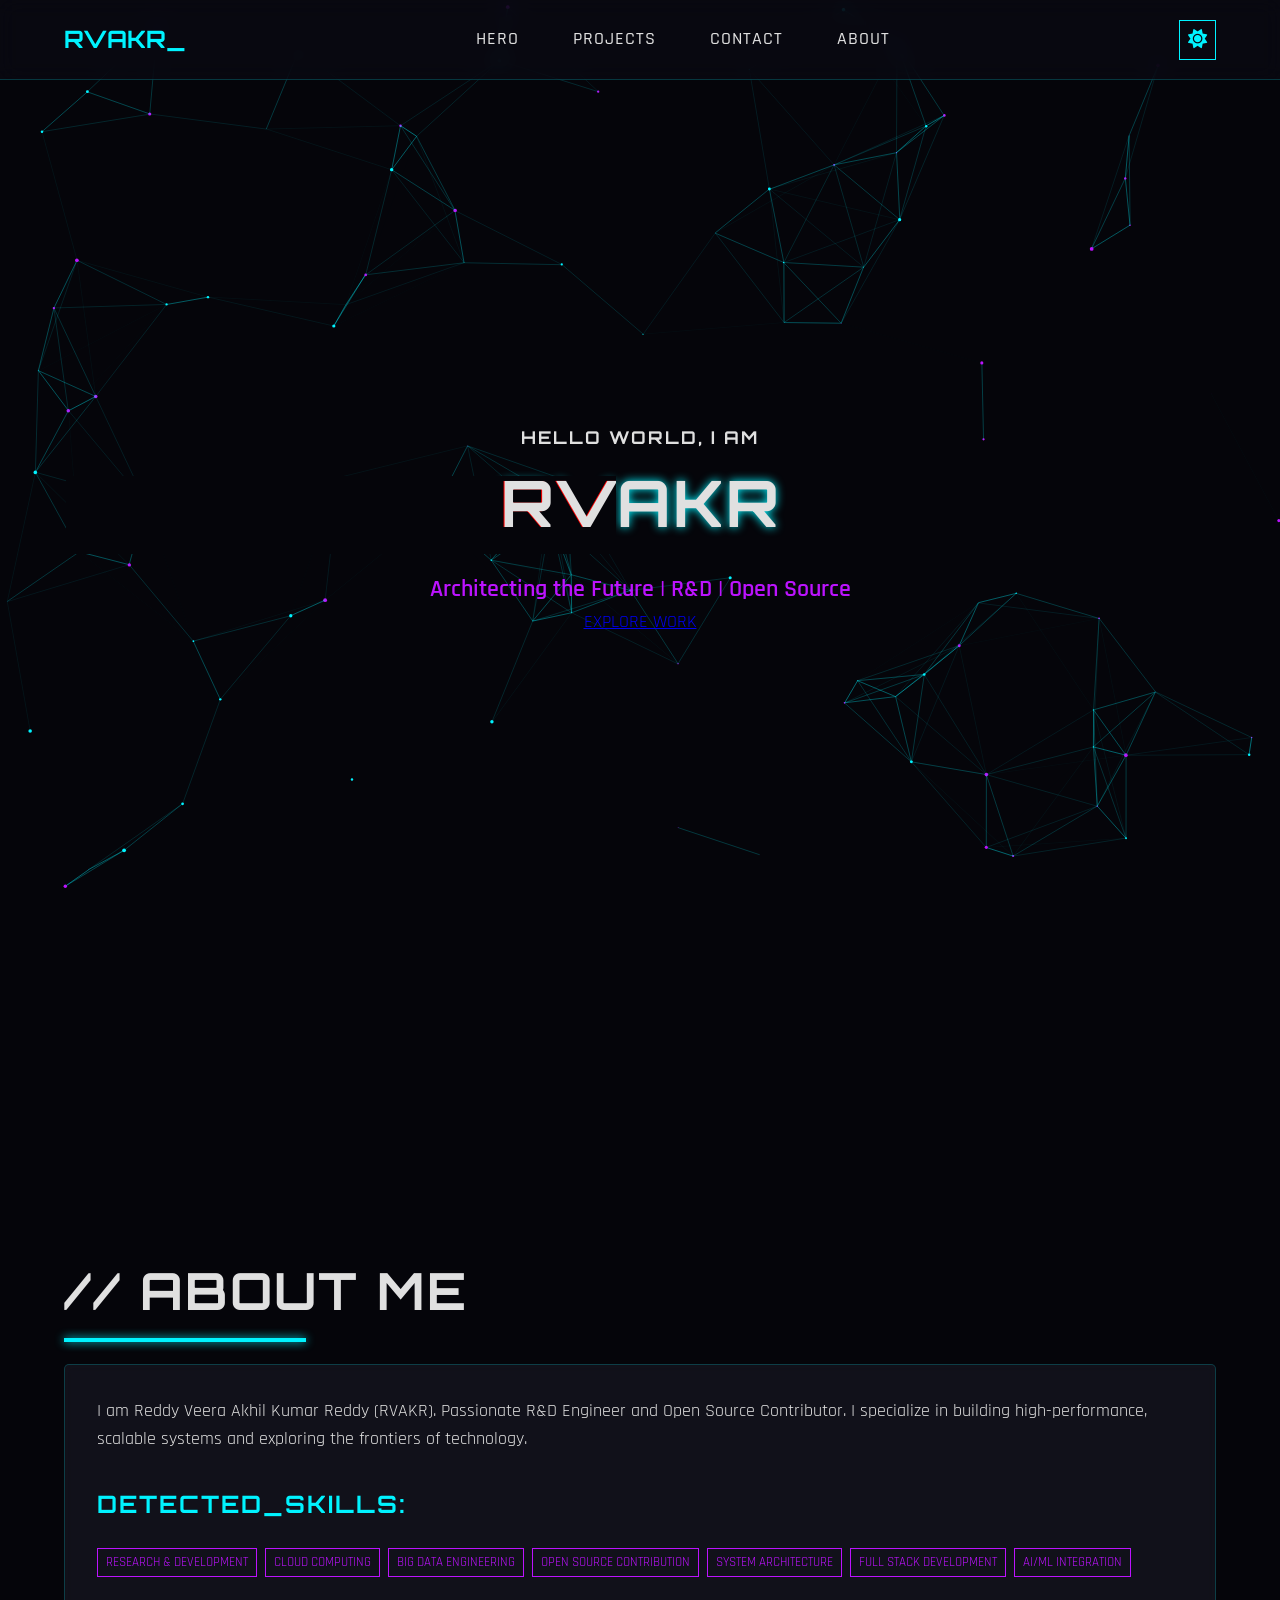
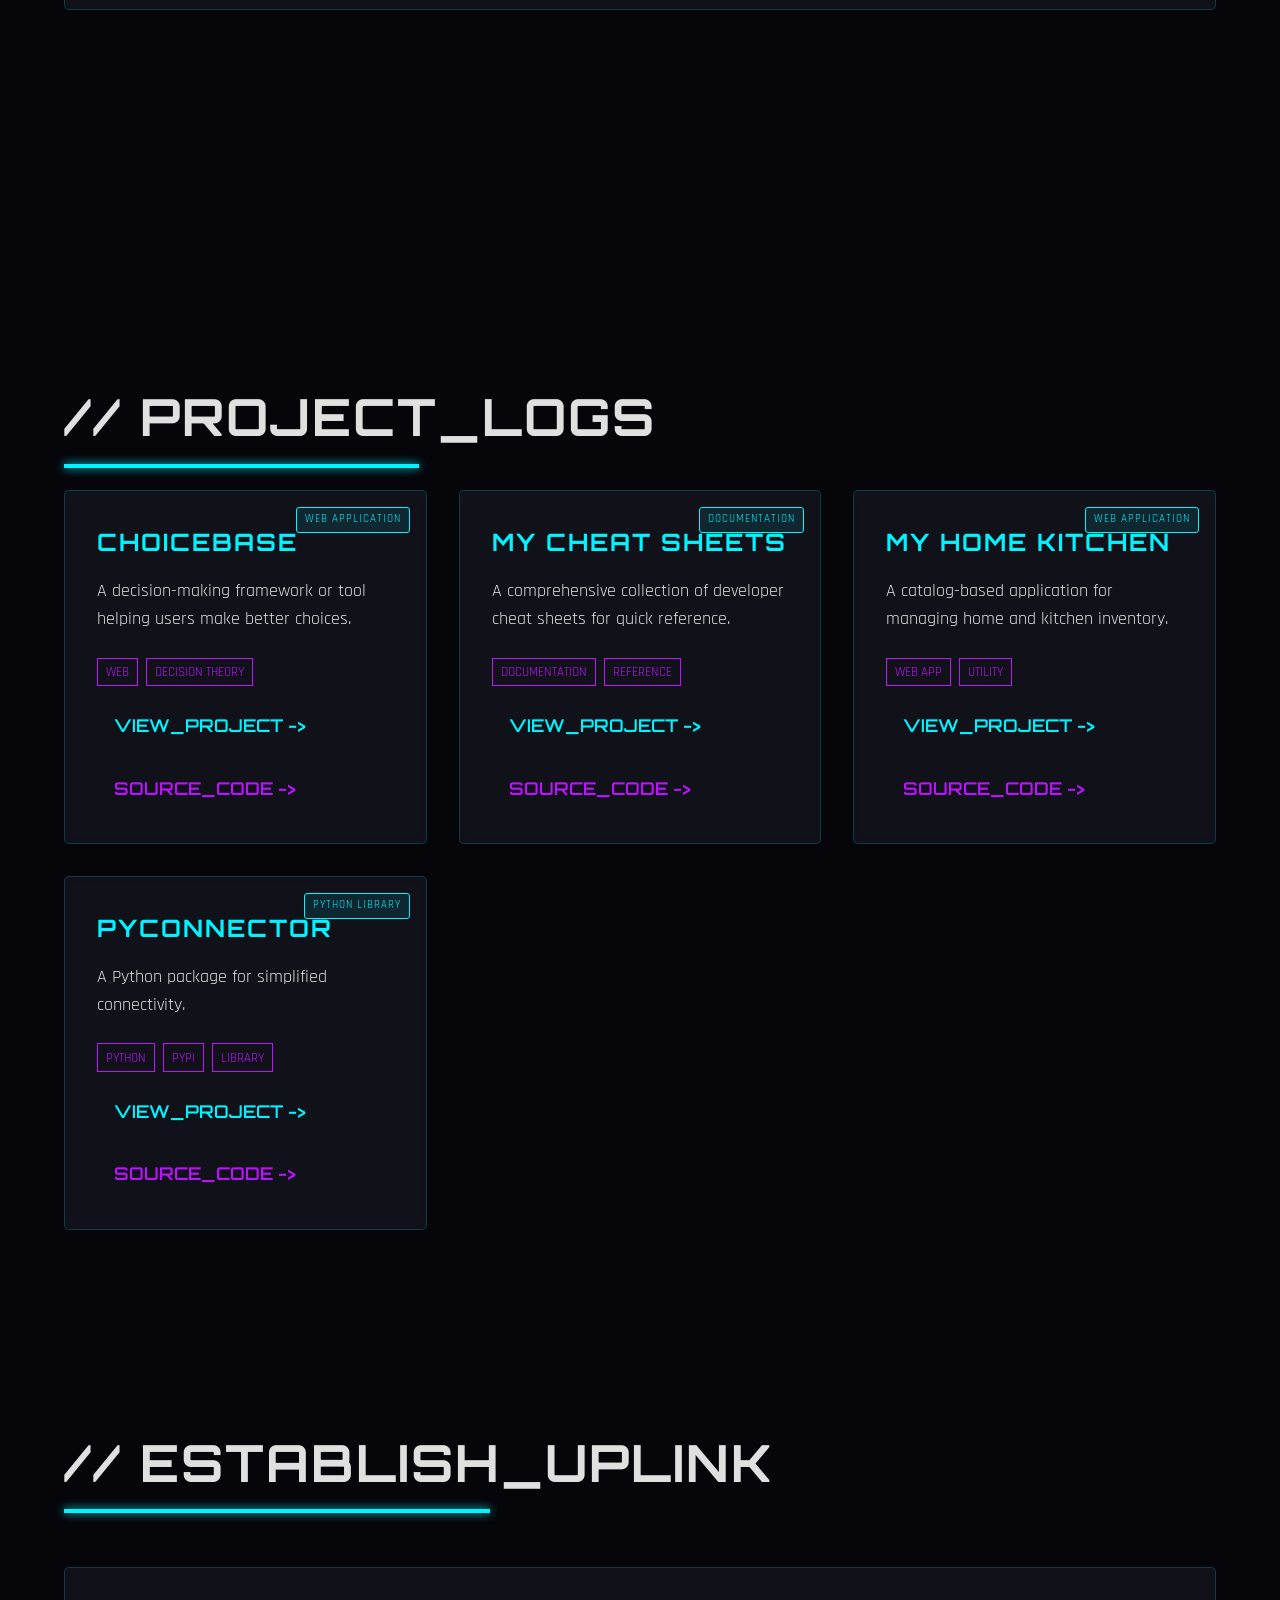
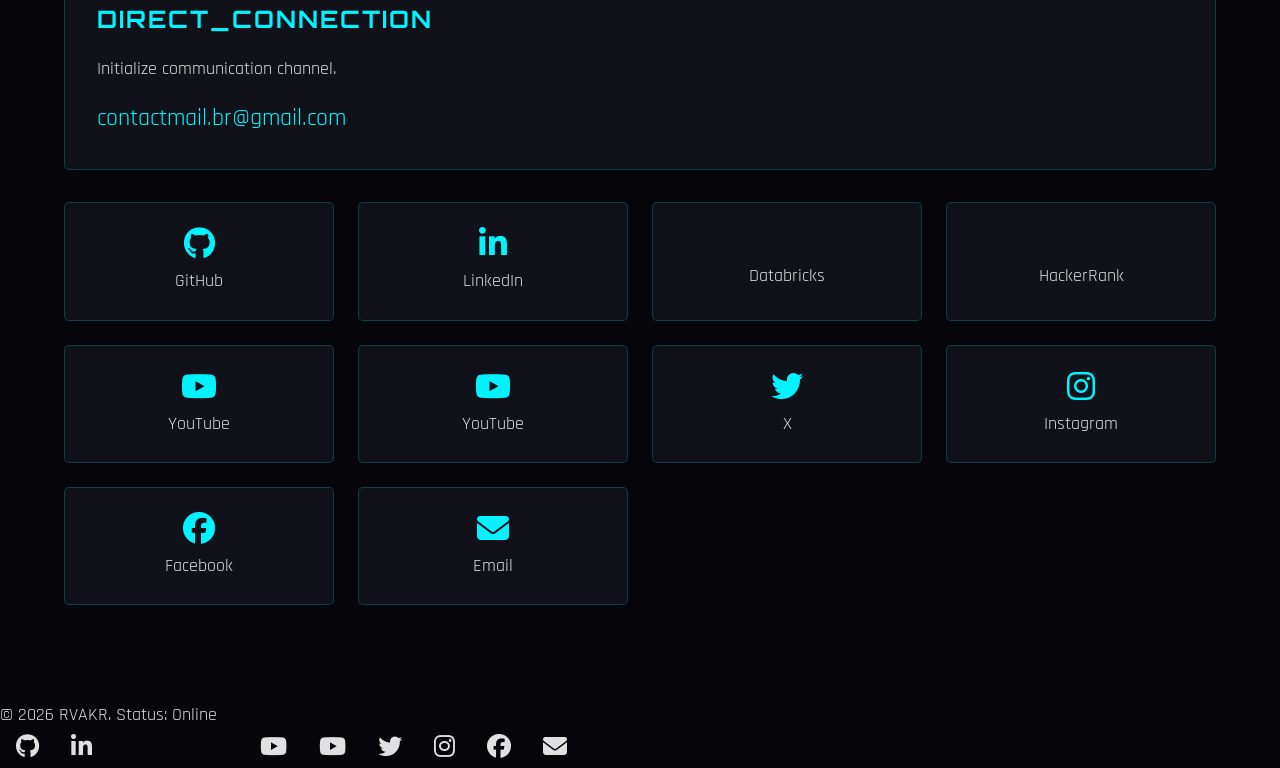
==== index.html @ c178664f "Implement dynamic portfolio site using JSON data for content and interactive features." ====
<!DOCTYPE html>
<html lang="en">

<head>
    <meta charset="UTF-8">
    <meta name="viewport" content="width=device-width, initial-scale=1.0">
    <title>RVAKR | Future Tech Portfolio</title>
    <meta name="description" content="R&D Engineer and Open Source Enthusiast Portfolio">

    <!-- Fonts -->
    <link rel="preconnect" href="https://fonts.googleapis.com">
    <link rel="preconnect" href="https://fonts.gstatic.com" crossorigin>
    <link
        href="https://fonts.googleapis.com/css2?family=Orbitron:wght@400;500;700;900&family=Rajdhani:wght@300;400;500;600;700&display=swap"
        rel="stylesheet">

    <!-- Icons -->
    <link rel="stylesheet" href="https://cdnjs.cloudflare.com/ajax/libs/font-awesome/6.4.0/css/all.min.css">

    <!-- Styles -->
    <link rel="stylesheet" href="css/style.css">
</head>

<body>
    <div id="bg-canvas-container">
        <canvas id="bg-canvas"></canvas>
    </div>

    <div class="interface-overlay">
        <header id="main-header">
            <div class="logo">RVAKR<span class="cursor">_</span></div>
            <nav>
                <ul id="nav-list">
                    <!-- Dynamic Nav Items -->
                </ul>
            </nav>
            <div class="theme-toggle-container">
                <button id="theme-toggle" aria-label="Toggle Theme">
                    <i class="fas fa-sun"></i>
                </button>
            </div>
            <div class="mobile-menu-btn">
                <i class="fas fa-bars"></i>
            </div>
        </header>

        <main id="app">
            <!-- Sections will be injected here via JS -->
            <section id="hero" class="section">
                <div class="hero-content">
                    <h1 class="glitch" data-text="LOADING...">LOADING...</h1>
                </div>
            </section>
        </main>

        <footer id="main-footer">
            <div class="footer-content">
                <p>&copy; <span id="year"></span> RVAKR. <span class="dim">Status: Online</span></p>
                <div id="social-links" class="social-links"></div>
            </div>
        </footer>
    </div>

    <script src="js/main.js"></script>
</body>

</html>
---- css/style.css ----
:root {
    /* Fonts */
    --font-heading: 'Orbitron', sans-serif;
    --font-body: 'Rajdhani', sans-serif;

    /* Dark Mode (Default) */
    --bg-color: #05050a;
    --text-color: #e0e0e0;
    --primary-color: #00f3ff;
    /* Neon Cyan */
    --secondary-color: #bc13fe;
    /* Neon Purple */
    --accent-color: #ff0055;
    /* Neon Red/Pink */
    --glass-bg: rgba(10, 10, 20, 0.6);
    --glass-border: rgba(0, 243, 255, 0.2);
    --card-bg: rgba(20, 20, 30, 0.8);
    --shadow: 0 0 20px rgba(0, 243, 255, 0.1);

    /* Spacing & Layout */
    --header-height: 80px;
    --container-width: 1400px;
}

[data-theme="light"] {
    --bg-color: #eef2f5;
    --text-color: #1a1a2e;
    --primary-color: #0055ff;
    /* Tech Blue */
    --secondary-color: #6a00ff;
    /* Deep Purple */
    --accent-color: #ff3366;
    --glass-bg: rgba(255, 255, 255, 0.6);
    --glass-border: rgba(0, 85, 255, 0.2);
    --card-bg: rgba(255, 255, 255, 0.8);
    --shadow: 0 0 20px rgba(0, 0, 0, 0.1);
}

* {
    margin: 0;
    padding: 0;
    box-sizing: border-box;
}

body {
    font-family: var(--font-body);
    background-color: var(--bg-color);
    color: var(--text-color);
    overflow-x: hidden;
    transition: background-color 0.5s ease, color 0.5s ease;
    font-size: 1.1rem;
    line-height: 1.6;
}

/* Background Canvas */
#bg-canvas-container {
    position: fixed;
    top: 0;
    left: 0;
    width: 100%;
    height: 100%;
    z-index: -1;
    pointer-events: none;
}

/* Typography */
h1,
h2,
h3,
h4 {
    font-family: var(--font-heading);
    text-transform: uppercase;
    letter-spacing: 2px;
}

h1 {
    font-size: clamp(2.5rem, 5vw, 5rem);
    text-shadow: 0 0 10px var(--primary-color);
}

h2 {
    font-size: clamp(2rem, 4vw, 3.5rem);
    margin-bottom: 2rem;
    position: relative;
    display: inline-block;
}

h2::after {
    content: '';
    position: absolute;
    bottom: -10px;
    left: 0;
    width: 60%;
    height: 4px;
    background: var(--primary-color);
    box-shadow: 0 0 10px var(--primary-color);
}

/* Layout */
.interface-overlay {
    position: relative;
    z-index: 1;
    min-height: 100vh;
    display: flex;
    flex-direction: column;
}

header {
    height: var(--header-height);
    display: flex;
    justify-content: space-between;
    align-items: center;
    padding: 0 5%;
    background: var(--glass-bg);
    backdrop-filter: blur(10px);
    border-bottom: 1px solid var(--glass-border);
    position: sticky;
    top: 0;
    z-index: 100;
}

.logo {
    font-family: var(--font-heading);
    font-size: 1.5rem;
    font-weight: 700;
    color: var(--primary-color);
}

nav ul {
    display: flex;
    list-style: none;
    gap: 2rem;
}

.nav-link {
    text-decoration: none;
    color: var(--text-color);
    font-weight: 500;
    text-transform: uppercase;
    letter-spacing: 1px;
    position: relative;
    transition: color 0.3s;
}

.nav-link:hover,
.nav-link.active {
    color: var(--primary-color);
}

.nav-link::before {
    content: '[';
    margin-right: 5px;
    opacity: 0;
    color: var(--primary-color);
    transition: opacity 0.3s;
}

.nav-link::after {
    content: ']';
    margin-left: 5px;
    opacity: 0;
    color: var(--primary-color);
    transition: opacity 0.3s;
}

.nav-link:hover::before,
.nav-link:hover::after,
.nav-link.active::before,
.nav-link.active::after {
    opacity: 1;
}

/* Theme Toggle */
.theme-toggle-container button {
    background: none;
    border: 1px solid var(--primary-color);
    color: var(--primary-color);
    padding: 0.5rem;
    cursor: pointer;
    font-size: 1.2rem;
    transition: all 0.3s;
}

.theme-toggle-container button:hover {
    background: var(--primary-color);
    color: var(--bg-color);
    box-shadow: 0 0 15px var(--primary-color);
}

/* Sections */
.section {
    padding: 6rem 5%;
    min-height: 100vh;
    display: flex;
    flex-direction: column;
    justify-content: center;
}

/* Hero */
#hero {
    text-align: center;
}

.tagline {
    font-size: 1.5rem;
    color: var(--secondary-color);
    margin-top: 1rem;
    font-weight: 600;
}

/* Grid Layouts */
.grid-container {
    display: grid;
    grid-template-columns: repeat(auto-fit, minmax(350px, 1fr));
    gap: 2rem;
    width: 100%;
    max-width: var(--container-width);
    margin: 0 auto;
}

/* Cards */
.card {
    background: var(--card-bg);
    border: 1px solid var(--glass-border);
    padding: 2rem;
    border-radius: 5px;
    backdrop-filter: blur(5px);
    transition: transform 0.3s, box-shadow 0.3s;
    position: relative;
    overflow: hidden;
}

.card:hover {
    transform: translateY(-5px);
    box-shadow: var(--shadow), 0 0 30px var(--glass-border);
    border-color: var(--primary-color);
}

.card h3 {
    color: var(--primary-color);
    margin-bottom: 1rem;
    font-size: 1.5rem;
}

.tech-tag {
    display: inline-block;
    padding: 0.2rem 0.5rem;
    border: 1px solid var(--secondary-color);
    color: var(--secondary-color);
    font-size: 0.8rem;
    margin-right: 0.5rem;
    margin-top: 0.5rem;
    text-transform: uppercase;
}

/* Glitch Effect */
.glitch {
    position: relative;
}

.glitch::before,
.glitch::after {
    content: attr(data-text);
    position: absolute;
    top: 0;
    left: 0;
    width: 100%;
    height: 100%;
    background: var(--bg-color);
}

.glitch::before {
    left: 2px;
    text-shadow: -1px 0 red;
    clip: rect(24px, 550px, 90px, 0);
    animation: glitch-anim-2 3s infinite linear alternate-reverse;
}

.glitch::after {
    left: -2px;
    text-shadow: -1px 0 blue;
    clip: rect(85px, 550px, 140px, 0);
    animation: glitch-anim 2.5s infinite linear alternate-reverse;
}

@keyframes glitch-anim {
    0% {
        clip: rect(10px, 9999px, 30px, 0);
    }

    20% {
        clip: rect(80px, 9999px, 100px, 0);
    }

    40% {
        clip: rect(10px, 9999px, 50px, 0);
    }

    60% {
        clip: rect(60px, 9999px, 80px, 0);
    }

    80% {
        clip: rect(20px, 9999px, 60px, 0);
    }

    100% {
        clip: rect(90px, 9999px, 120px, 0);
    }
}

@keyframes glitch-anim-2 {
    0% {
        clip: rect(60px, 9999px, 80px, 0);
    }

    20% {
        clip: rect(10px, 9999px, 30px, 0);
    }

    40% {
        clip: rect(90px, 9999px, 110px, 0);
    }

    60% {
        clip: rect(10px, 9999px, 40px, 0);
    }

    80% {
        clip: rect(50px, 9999px, 70px, 0);
    }

    100% {
        clip: rect(20px, 9999px, 40px, 0);
    }
}

/* Mobile */
.mobile-menu-btn {
    display: none;
    font-size: 1.5rem;
    color: var(--primary-color);
    cursor: pointer;
}

@media (max-width: 768px) {
    .mobile-menu-btn {
        display: block;
    }

    nav {
        position: fixed;
        top: var(--header-height);
        right: -100%;
        width: 70%;
        height: calc(100vh - var(--header-height));
        background: var(--bg-color);
        border-left: 1px solid var(--glass-border);
        transition: right 0.3s ease;
        padding: 2rem;
    }

    nav.active {
        right: 0;
    }

    nav ul {
        flex-direction: column;
    }
}

/* Project Styles */
.project-category {
    position: absolute;
    top: 1rem;
    right: 1rem;
    background: rgba(0, 243, 255, 0.1);
    border: 1px solid var(--primary-color);
    padding: 0.2rem 0.5rem;
    font-size: 0.7rem;
    border-radius: 3px;
    color: var(--primary-color);
    text-transform: uppercase;
    letter-spacing: 1px;
}

.project-links {
    display: flex;
    gap: 1rem;
    margin-top: 1rem;
    flex-wrap: wrap;
}

.project-link {
    display: inline-block;
    color: var(--primary-color);
    text-decoration: none;
    font-weight: 600;
    font-family: var(--font-heading);
    border: 1px solid transparent;
    padding: 0.5rem 1rem;
    transition: all 0.3s;
}

.project-link:hover {
    background: var(--primary-color);
    color: var(--bg-color);
    box-shadow: 0 0 10px var(--primary-color);
}

.source-link {
    color: var(--secondary-color);
}

.source-link:hover {
    background: var(--secondary-color);
    color: var(--bg-color);
    box-shadow: 0 0 10px var(--secondary-color);
}

/* Contact Section Styles */
.contact-grid {
    display: grid;
    gap: 2rem;
    margin-top: 2rem;
}

/* Dynamic Icon Style (for Simple Icons CDN) */
.dynamic-icon {
    width: 1.5em;
    /* Match i font-size roughly */
    height: 1.5em;
    display: inline-block;
    background-color: currentColor;
    /* Inherit color from parent (primary-color or text-color) */
    -webkit-mask-image: var(--url);
    mask-image: var(--url);
    -webkit-mask-repeat: no-repeat;
    mask-repeat: no-repeat;
    -webkit-mask-position: center;
    mask-position: center;
    -webkit-mask-size: contain;
    mask-size: contain;
    vertical-align: middle;
    margin-bottom: 0.2rem;
    /* Minor alignment fix */
}

.email-link {
    color: var(--primary-color);
    font-size: 1.5rem;
    text-decoration: none;
    display: block;
    margin-top: 1rem;
    word-break: break-all;
}

.social-grid {
    display: grid;
    grid-template-columns: repeat(auto-fill, minmax(220px, 1fr));
    gap: 1.5rem;
}

.social-card {
    background: var(--card-bg);
    border: 1px solid var(--glass-border);
    padding: 1.5rem;
    border-radius: 5px;
    display: flex;
    flex-direction: column;
    align-items: center;
    justify-content: center;
    text-decoration: none;
    color: var(--text-color);
    transition: all 0.3s;
}

.social-card i {
    font-size: 2rem;
    margin-bottom: 0.5rem;
    color: var(--primary-color);
}

.social-card:hover {
    border-color: var(--primary-color);
    transform: translateY(-5px);
    box-shadow: var(--shadow);
}
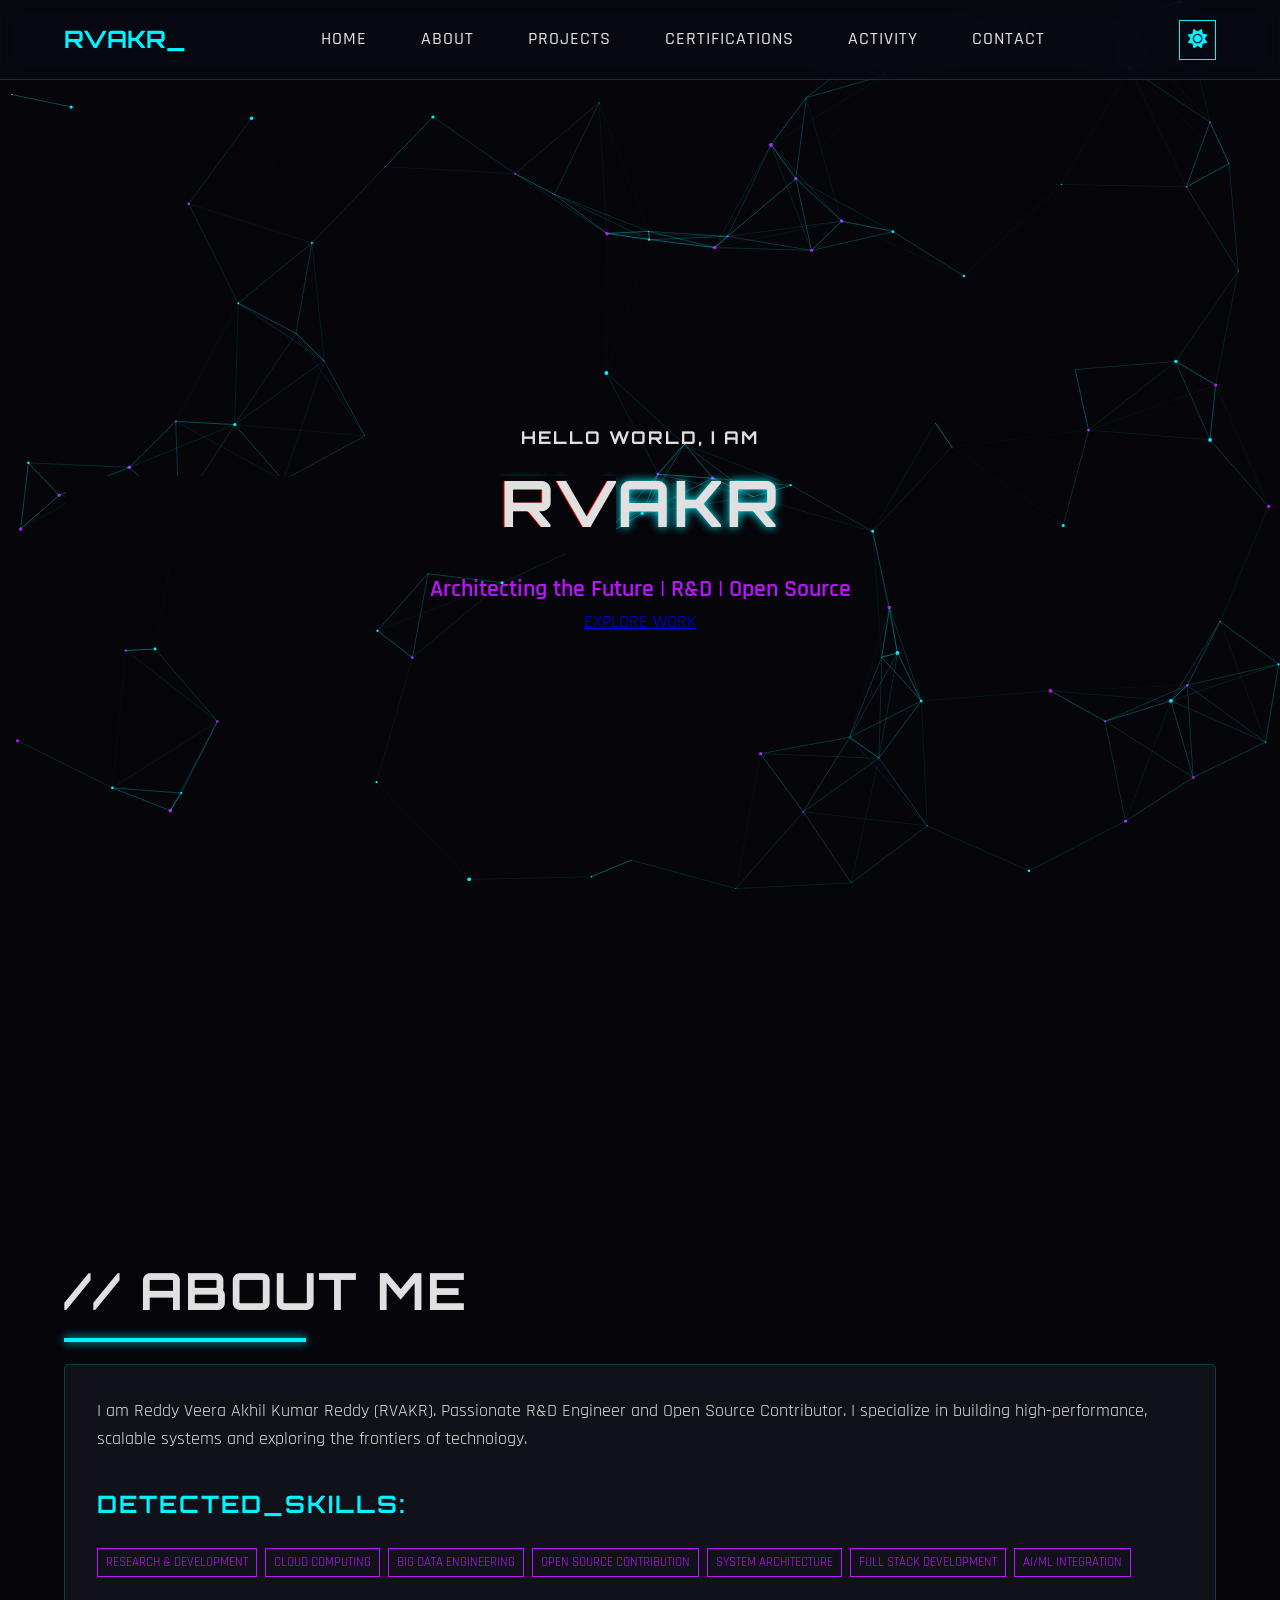
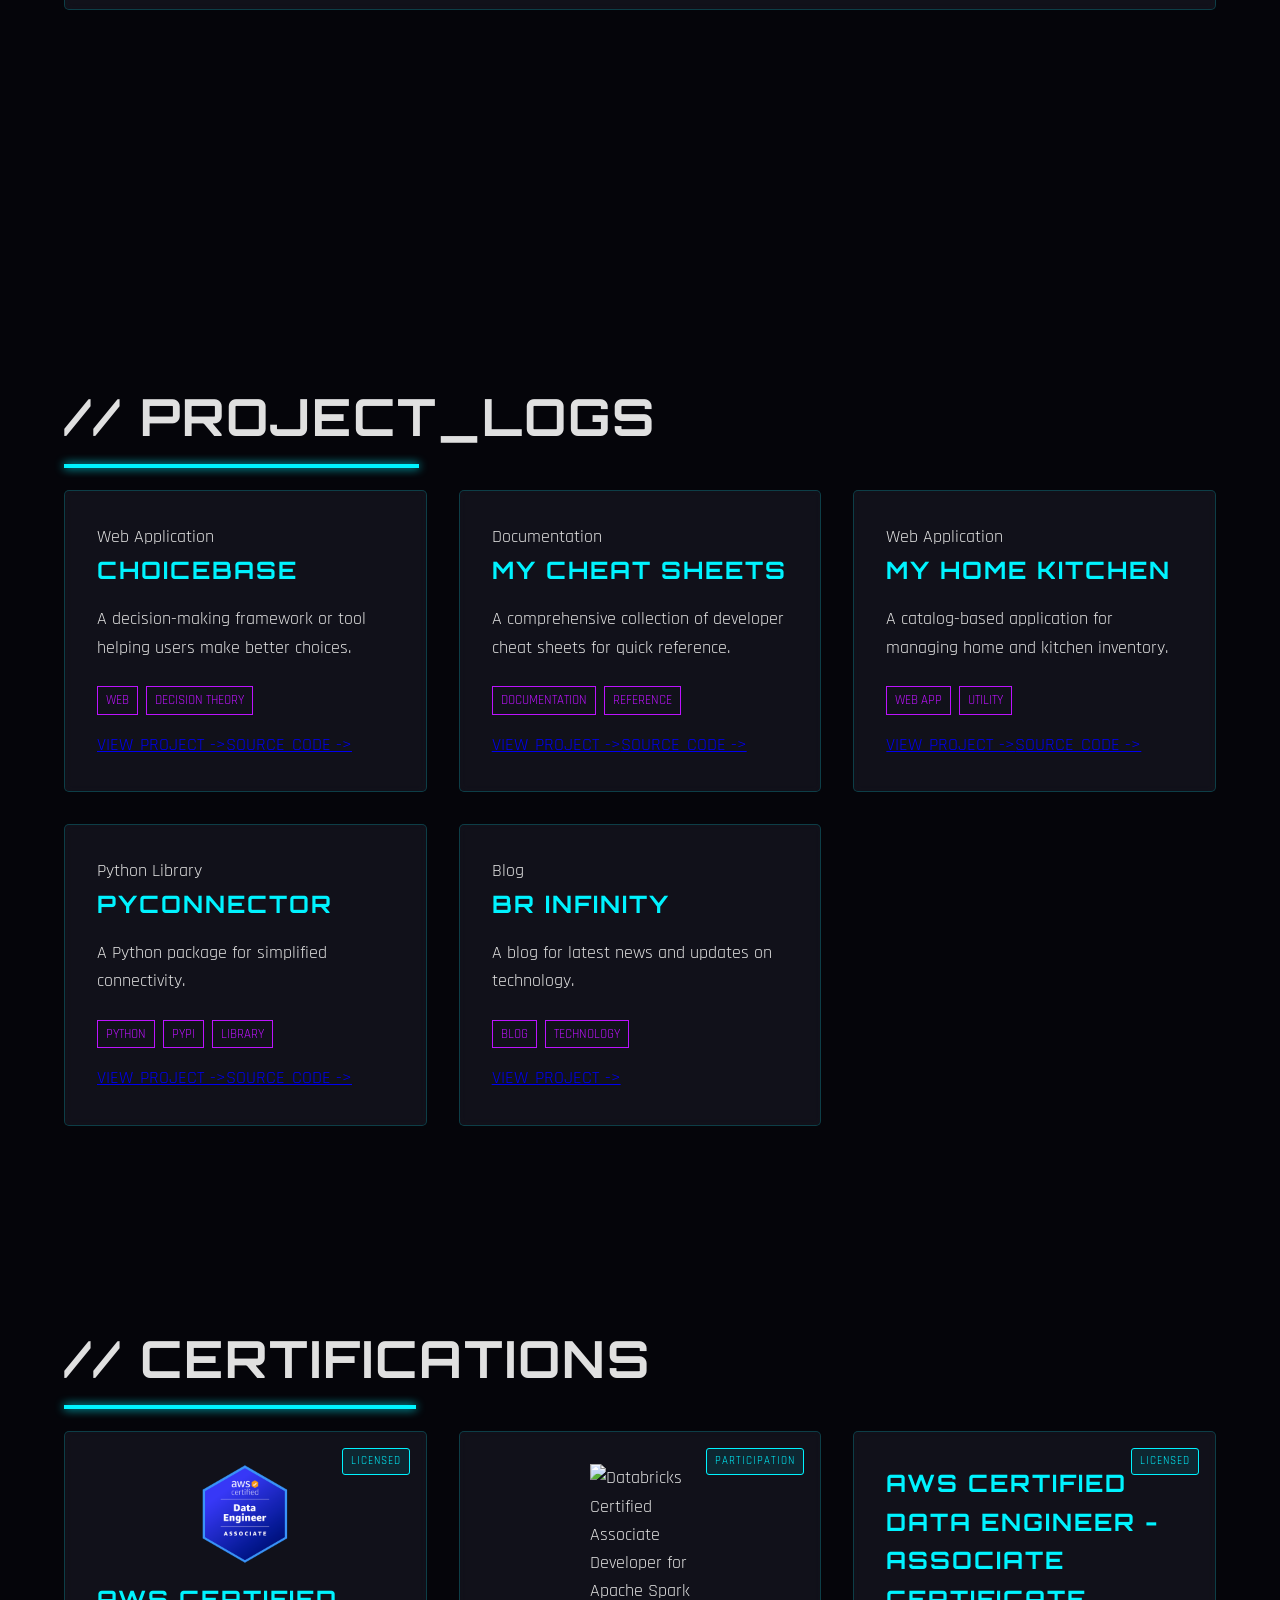
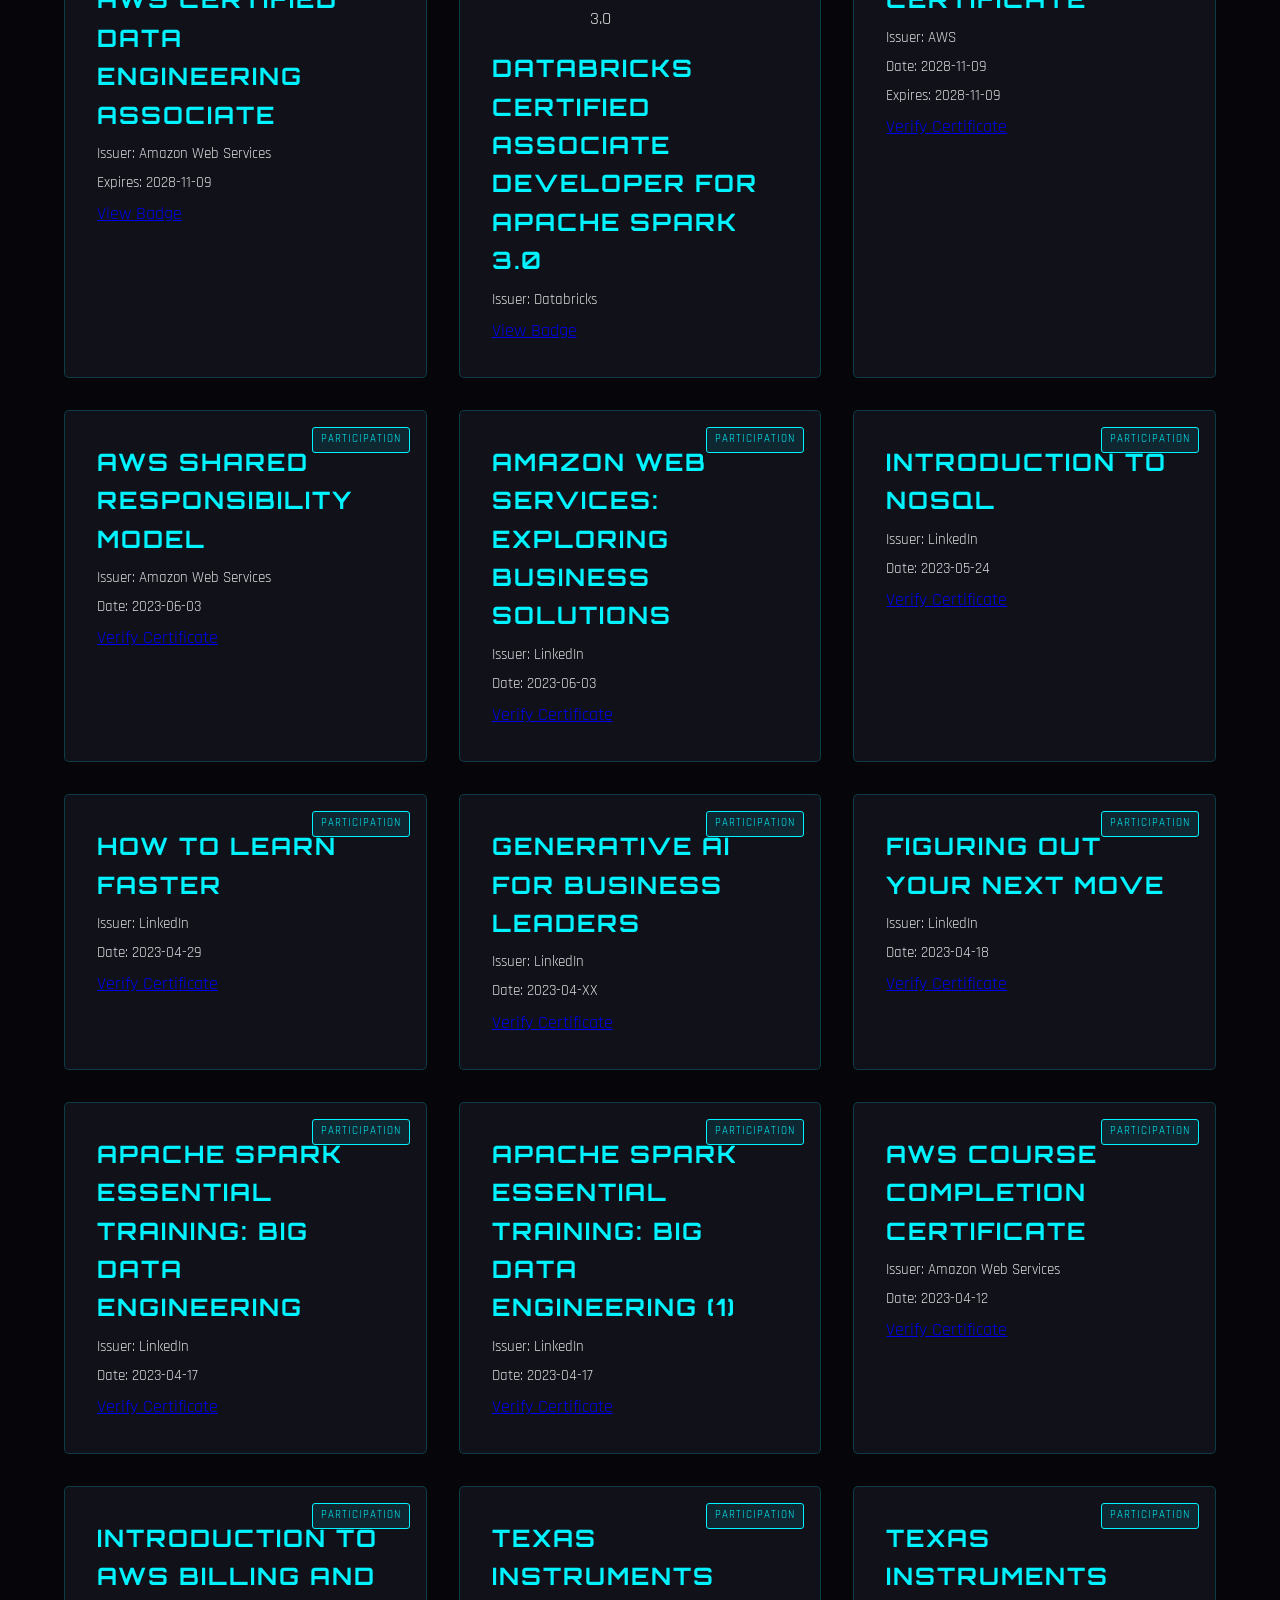
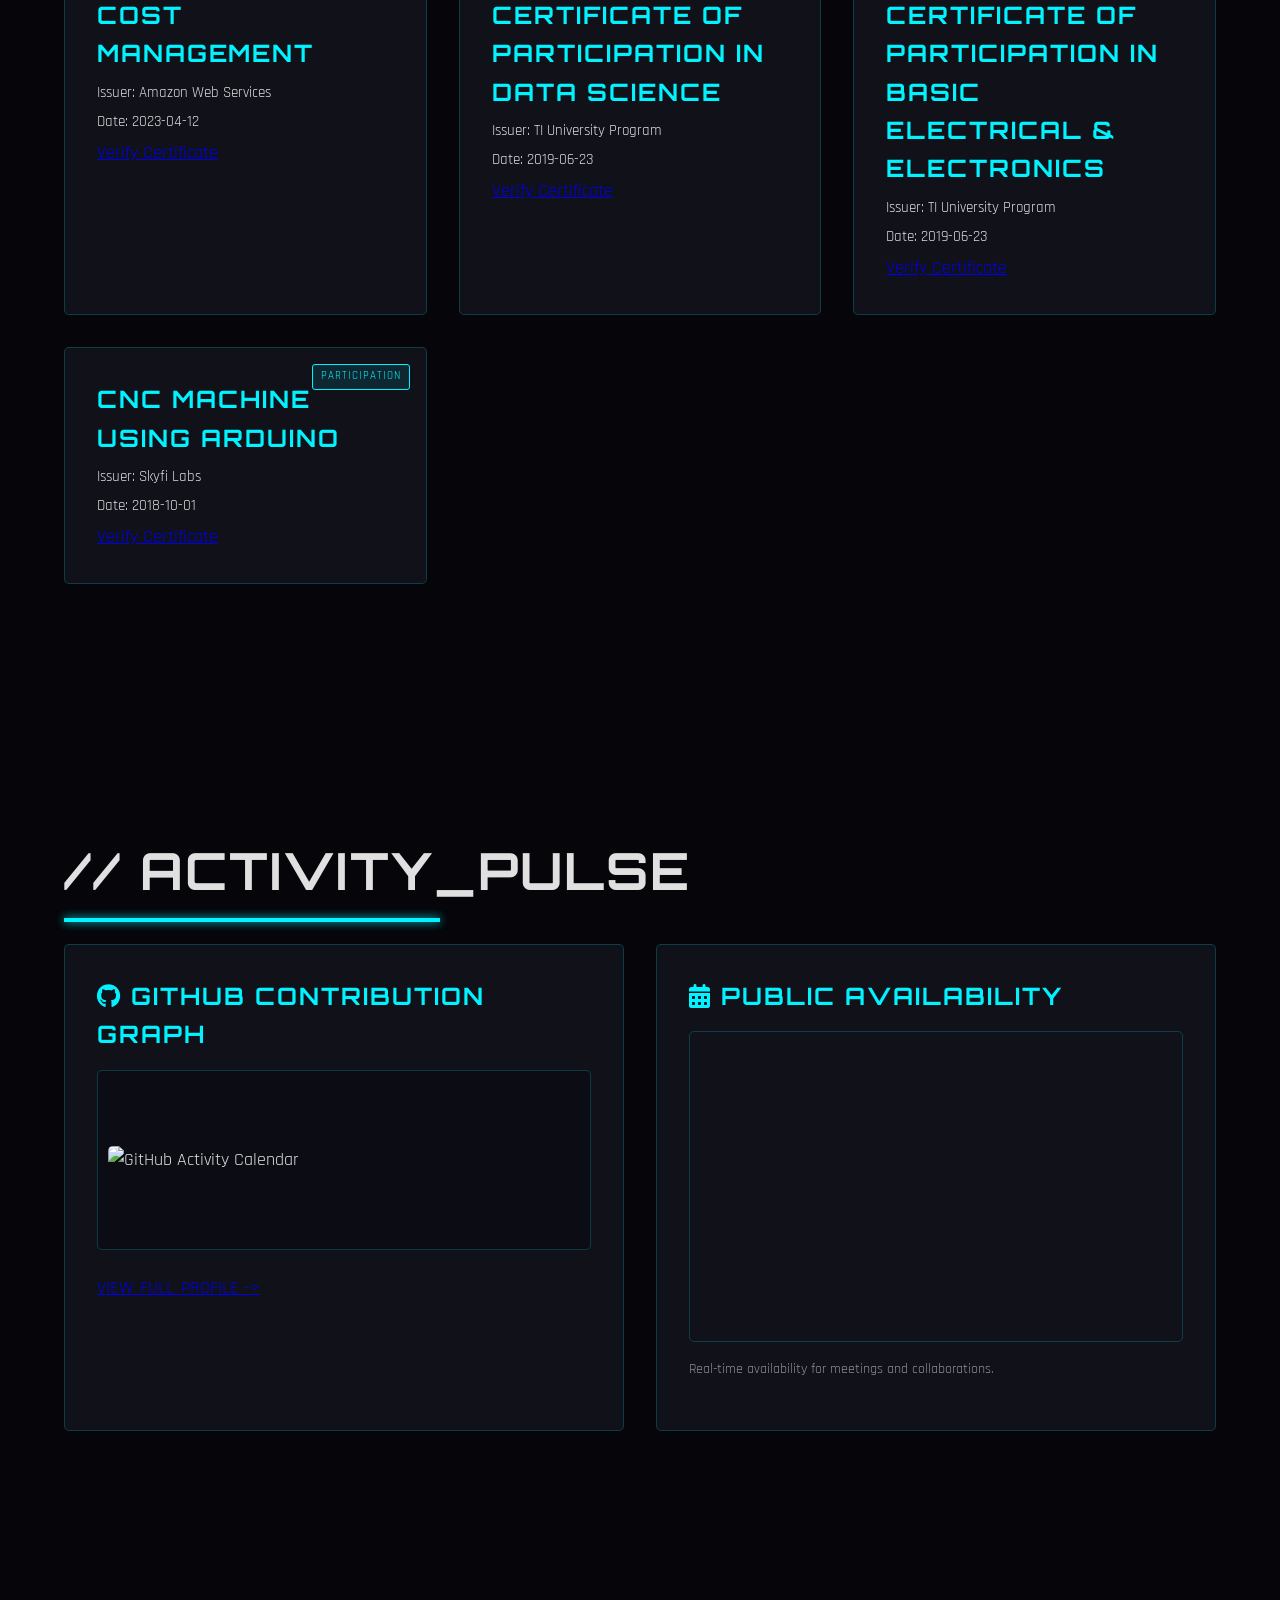
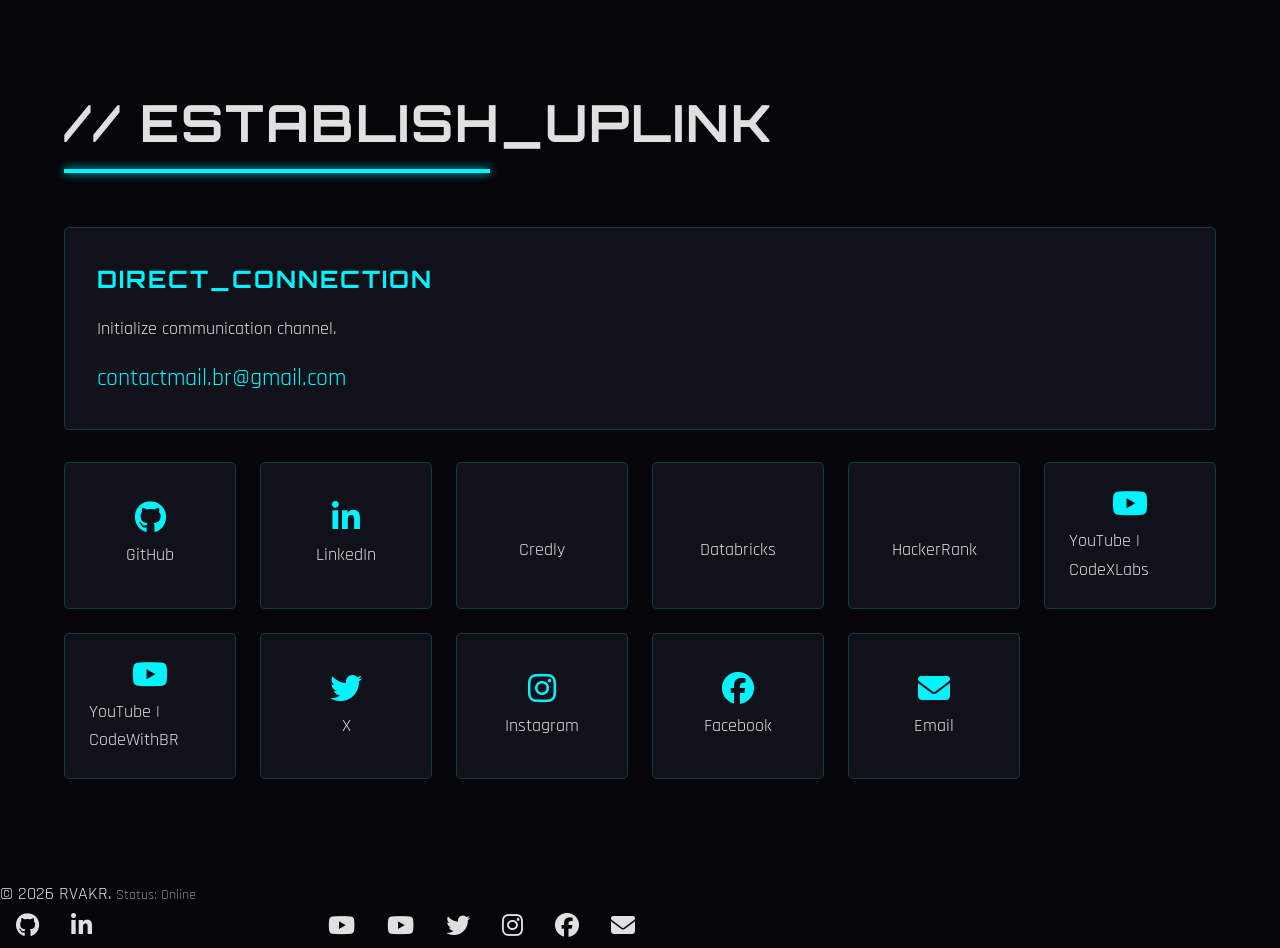
==== commit fabebdc6: "nitialize portfolio website with new styling, JavaScript logic, and content data." ====
--- a/index.html
+++ b/index.html
@@ -4,7 +4,7 @@
 <head>
     <meta charset="UTF-8">
     <meta name="viewport" content="width=device-width, initial-scale=1.0">
-    <title>RVAKR | Future Tech Portfolio</title>
+    <title>RVAKR Tech Portfolio</title>
     <meta name="description" content="R&D Engineer and Open Source Enthusiast Portfolio">
 
     <!-- Fonts -->
@@ -46,8 +46,8 @@
 
         <main id="app">
             <!-- Sections will be injected here via JS -->
-            <section id="hero" class="section">
-                <div class="hero-content">
+            <section id="home" class="section">
+                <div class="home-content">
                     <h1 class="glitch" data-text="LOADING...">LOADING...</h1>
                 </div>
             </section>
--- a/css/style.css
+++ b/css/style.css
@@ -196,8 +196,8 @@
     justify-content: center;
 }
 
-/* Hero */
-#hero {
+/* Home */
+#home {
     text-align: center;
 }
 
@@ -211,7 +211,7 @@
 /* Grid Layouts */
 .grid-container {
     display: grid;
-    grid-template-columns: repeat(auto-fit, minmax(350px, 1fr));
+    grid-template-columns: repeat(auto-fit, minmax(280px, 1fr));
     gap: 2rem;
     width: 100%;
     max-width: var(--container-width);
@@ -367,10 +367,33 @@
     nav ul {
         flex-direction: column;
     }
+
+    .section {
+        padding: 4rem 5%;
+    }
+
+    h1 {
+        font-size: 2.5rem;
+    }
+
+    h2 {
+        font-size: 2rem;
+    }
 }
 
 /* Project Styles */
-.project-category {
+.project-card {
+    position: relative;
+}
+
+.badge-card img {
+    max-width: 120px;
+    height: auto;
+    display: block;
+    margin: 0 auto 1rem auto;
+}
+
+.credential-type-tag {
     position: absolute;
     top: 1rem;
     right: 1rem;
@@ -384,41 +407,69 @@
     letter-spacing: 1px;
 }
 
-.project-links {
+.certificate-card h3,
+.badge-card h3 {
+    margin-bottom: 0.5rem;
+}
+
+.certificate-card p,
+.badge-card p {
+    font-size: 0.95rem;
+    margin-bottom: 0.3rem;
+}
+
+.activity-card h3 {
+    margin-bottom: 0.5rem;
+}
+
+.activity-card p {
+    margin-bottom: 1rem;
+}
+
+.activity-card a {
+    display: inline-block;
+    margin-top: 0.5rem;
+}
+
+.github-activity-calendar {
+    width: 100%;
+    height: auto;
+    border-radius: 5px;
+    display: block;
+}
+
+.activity-viz-container {
+    margin: 1rem 0;
+    min-height: 180px;
     display: flex;
-    gap: 1rem;
-    margin-top: 1rem;
-    flex-wrap: wrap;
-}
-
-.project-link {
-    display: inline-block;
-    color: var(--primary-color);
-    text-decoration: none;
-    font-weight: 600;
-    font-family: var(--font-heading);
-    border: 1px solid transparent;
-    padding: 0.5rem 1rem;
-    transition: all 0.3s;
-}
-
-.project-link:hover {
-    background: var(--primary-color);
-    color: var(--bg-color);
-    box-shadow: 0 0 10px var(--primary-color);
-}
-
-.source-link {
-    color: var(--secondary-color);
-}
-
-.source-link:hover {
-    background: var(--secondary-color);
-    color: var(--bg-color);
-    box-shadow: 0 0 10px var(--secondary-color);
-}
-
-/* Contact Section Styles */
+    align-items: center;
+    justify-content: center;
+    background: rgba(0, 0, 0, 0.2);
+    border-radius: 5px;
+    border: 1px solid var(--glass-border);
+    padding: 10px;
+}
+
+.calendar-wrapper {
+    margin: 1rem 0;
+    border-radius: 5px;
+    overflow: hidden;
+    border: 1px solid var(--glass-border);
+}
+
+.calendar-wrapper iframe {
+    filter: invert(1) hue-rotate(180deg) brightness(0.8);
+}
+
+[data-theme="light"] .calendar-wrapper iframe {
+    filter: none;
+}
+
+.dim {
+    opacity: 0.6;
+    font-size: 0.9rem;
+}
+
 .contact-grid {
     display: grid;
     gap: 2rem;
@@ -457,7 +508,7 @@
 
 .social-grid {
     display: grid;
-    grid-template-columns: repeat(auto-fill, minmax(220px, 1fr));
+    grid-template-columns: repeat(auto-fit, minmax(150px, 1fr));
     gap: 1.5rem;
 }
 
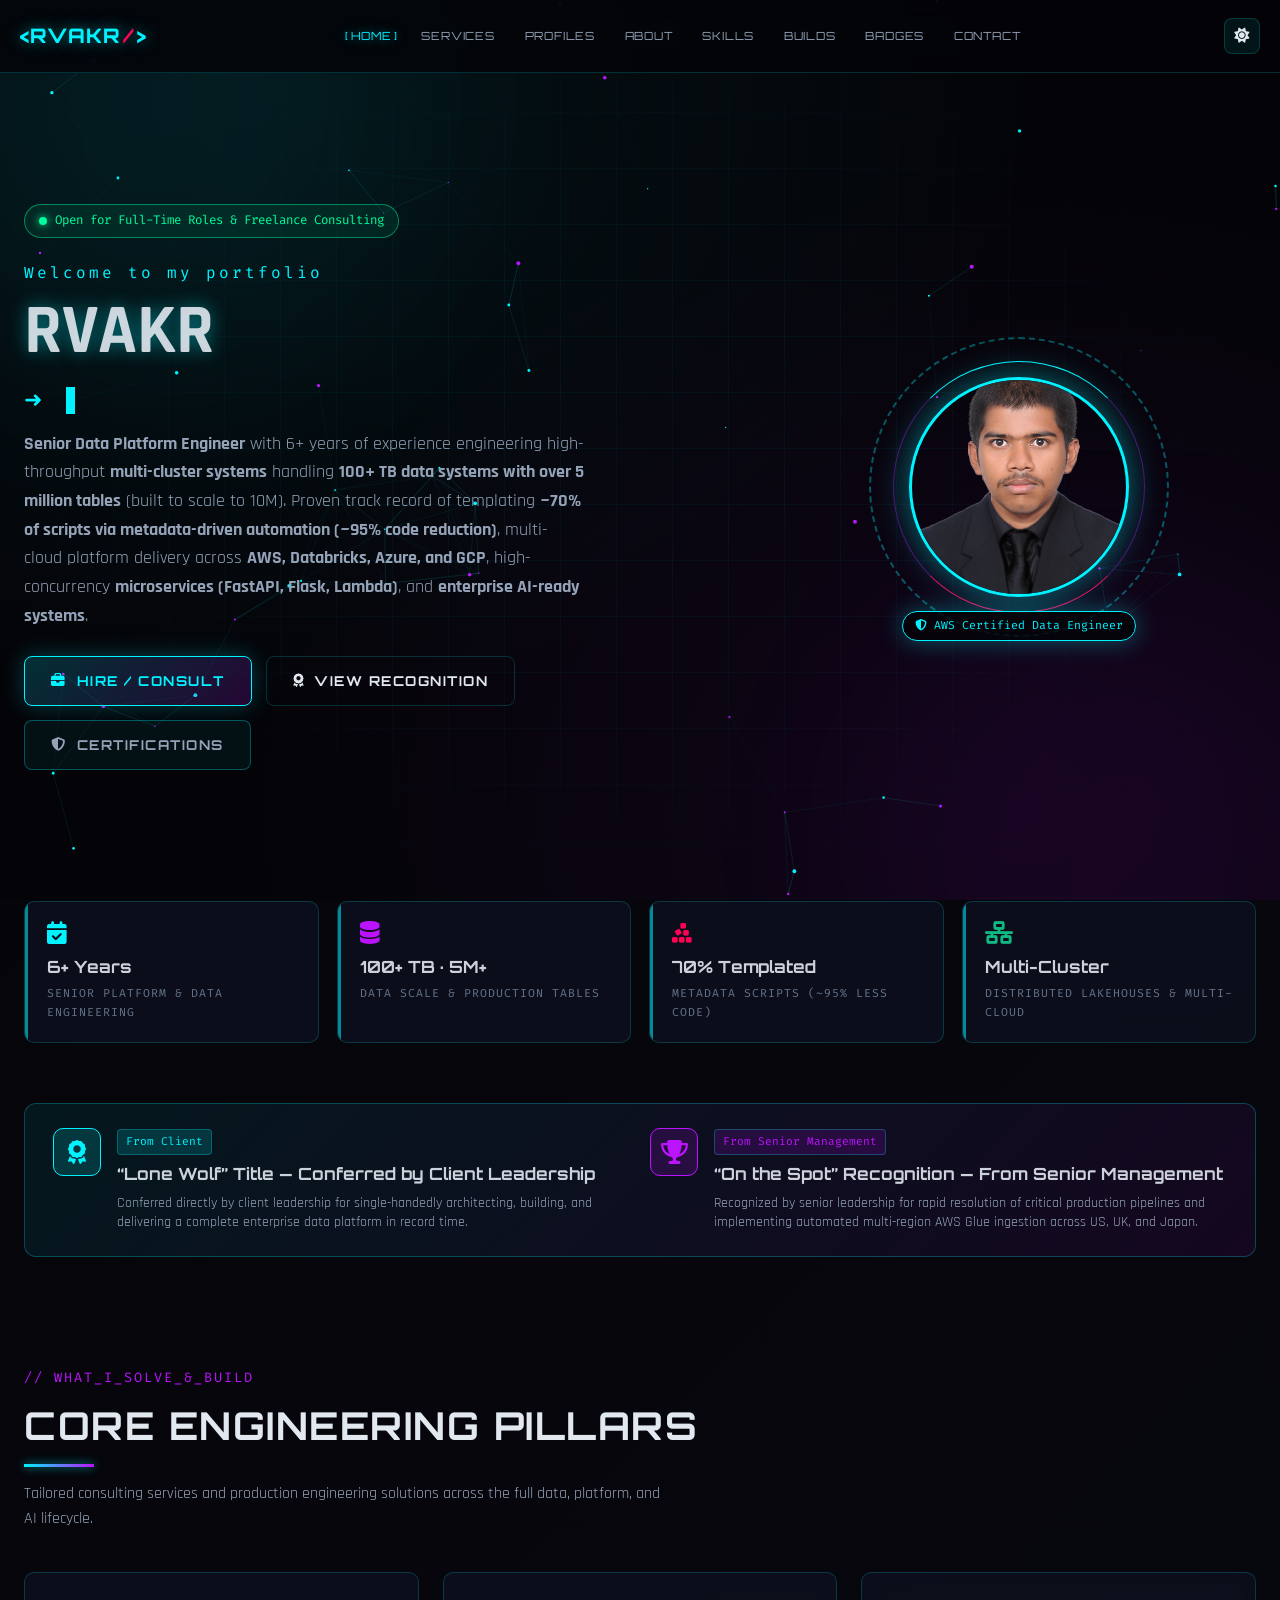
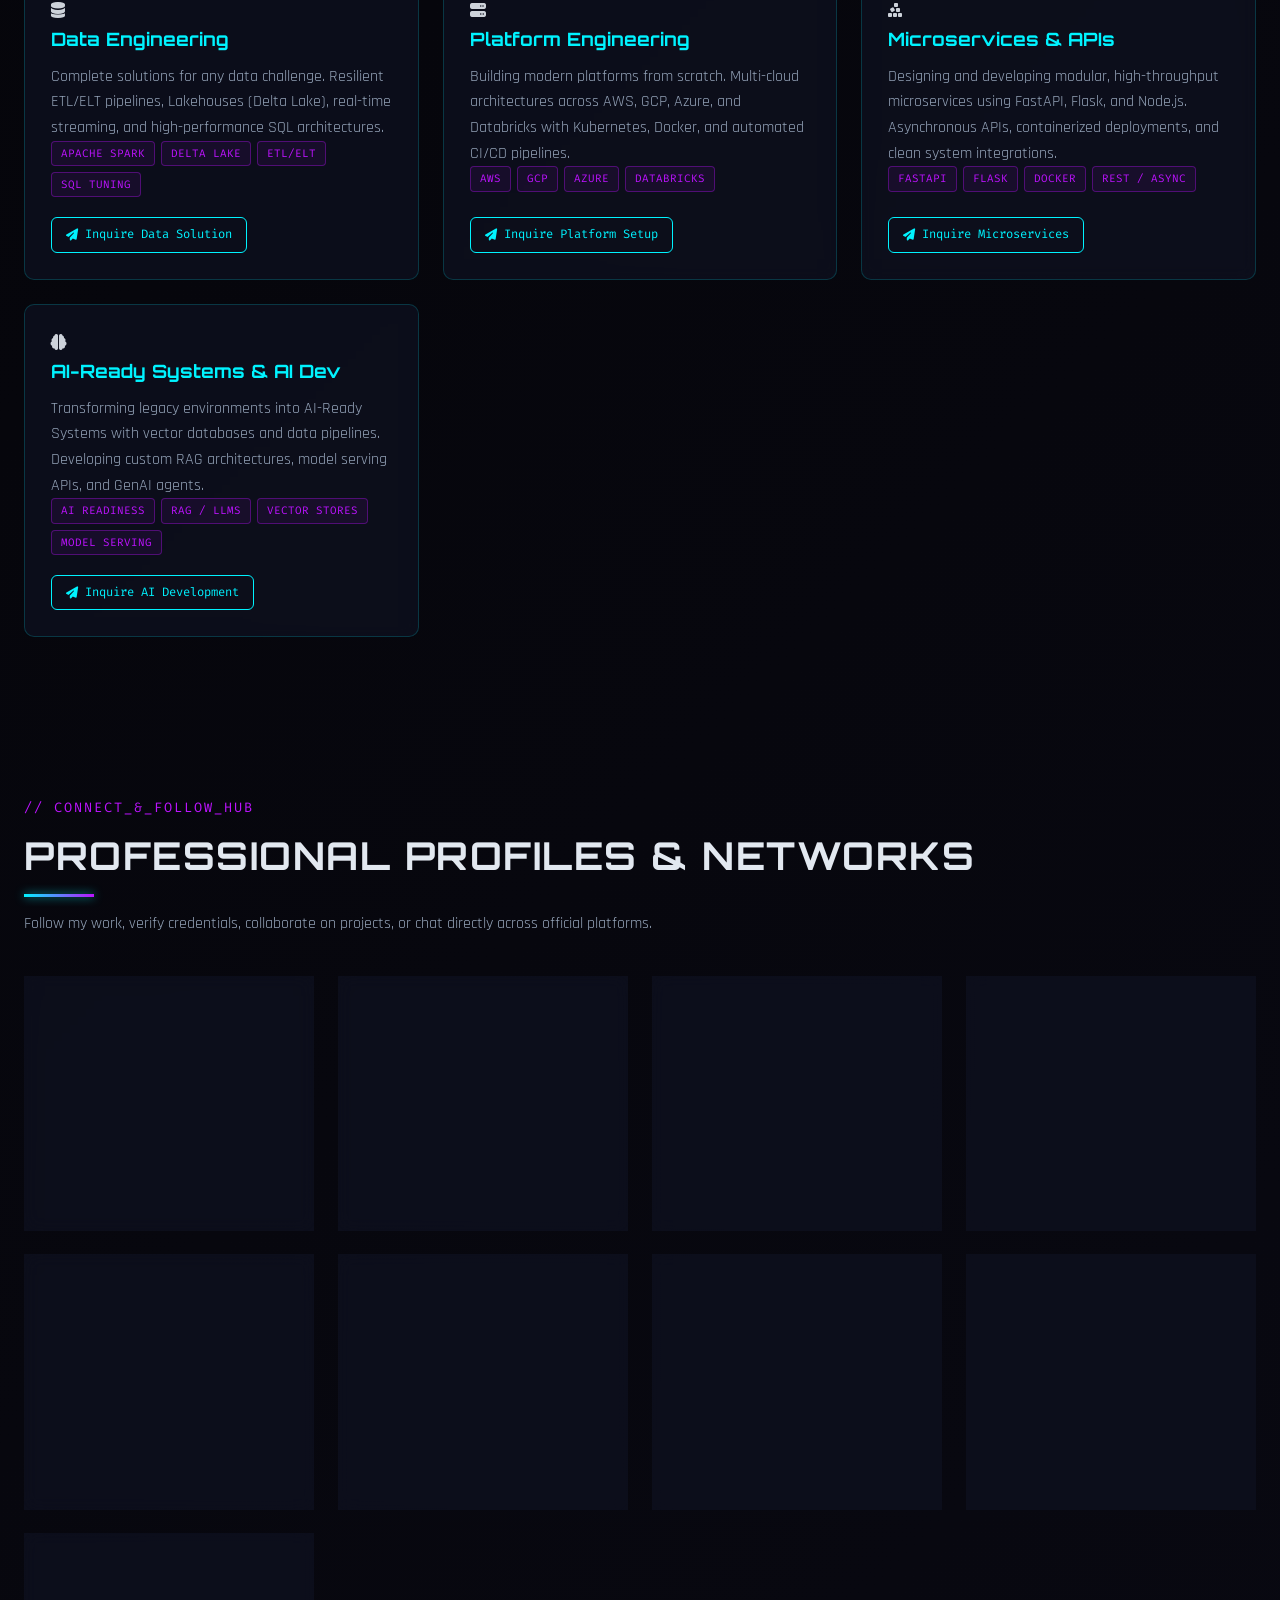
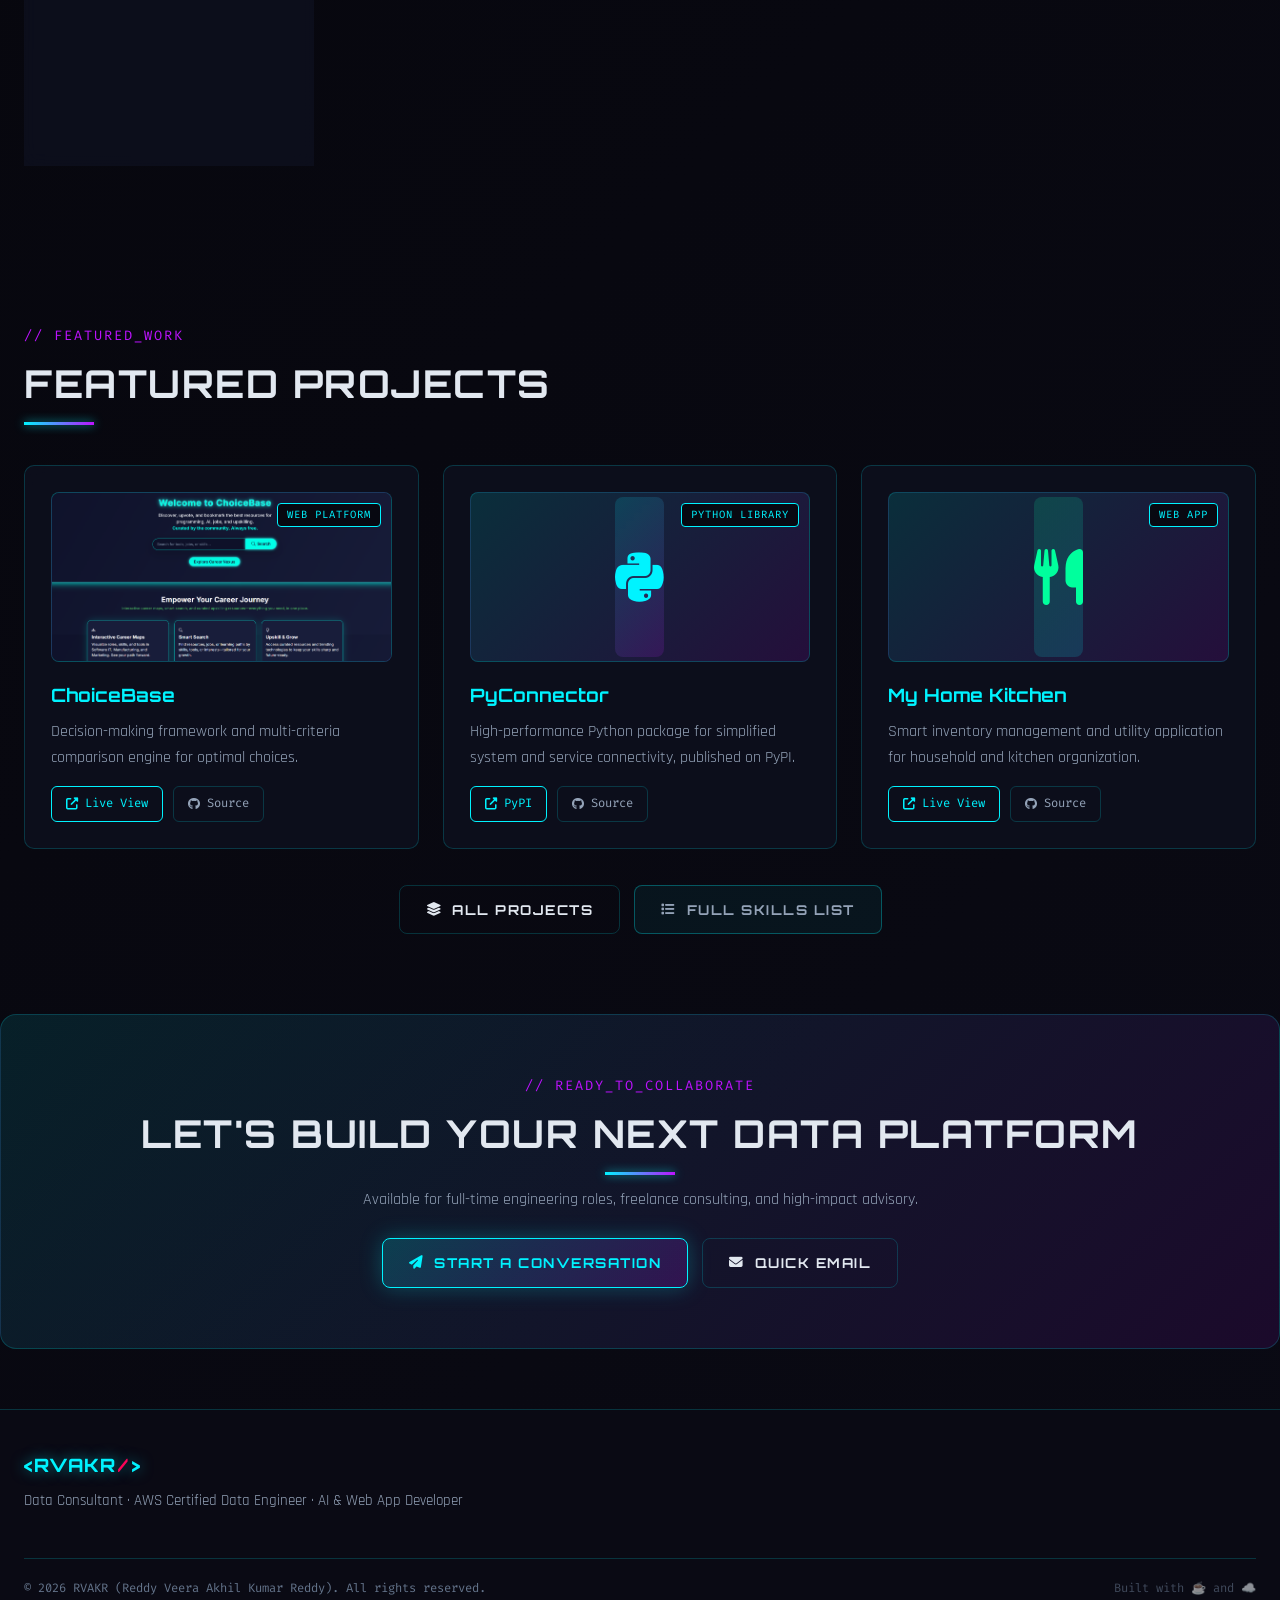
==== commit 89f7f167: "v3" ====
--- a/index.html
+++ b/index.html
@@ -1,67 +1,449 @@
 <!DOCTYPE html>
-<html lang="en">
-
+<html lang="en" data-theme="dark">
 <head>
     <meta charset="UTF-8">
     <meta name="viewport" content="width=device-width, initial-scale=1.0">
-    <title>RVAKR Tech Portfolio</title>
-    <meta name="description" content="R&D Engineer and Open Source Enthusiast Portfolio">
-
-    <!-- Fonts -->
+    <title>RVAKR | Data Consultant &amp; AI Systems Engineer</title>
+    <meta name="description" content="RVAKR - Data Consultant & AWS Certified Data Engineer specializing in scalable data pipelines, Lakehouse platforms, AI microservices, and freelance/full-time consulting.">
+    <meta name="author" content="RVAKR">
+    <link rel="icon" type="image/png" href="images/rvakr.png">
     <link rel="preconnect" href="https://fonts.googleapis.com">
     <link rel="preconnect" href="https://fonts.gstatic.com" crossorigin>
-    <link
-        href="https://fonts.googleapis.com/css2?family=Orbitron:wght@400;500;700;900&family=Rajdhani:wght@300;400;500;600;700&display=swap"
-        rel="stylesheet">
-
-    <!-- Icons -->
-    <link rel="stylesheet" href="https://cdnjs.cloudflare.com/ajax/libs/font-awesome/6.4.0/css/all.min.css">
-
-    <!-- Styles -->
+    <link href="https://fonts.googleapis.com/css2?family=Fira+Code:wght@400;500;700&family=Orbitron:wght@400;500;700;900&family=Rajdhani:wght@300;400;500;600;700&display=swap" rel="stylesheet">
+    <link rel="stylesheet" href="https://cdnjs.cloudflare.com/ajax/libs/font-awesome/6.5.1/css/all.min.css">
     <link rel="stylesheet" href="css/style.css">
 </head>
-
 <body>
-    <div id="bg-canvas-container">
+    <!-- Data + AI themed background canvas -->
+    <div class="bg-layer">
         <canvas id="bg-canvas"></canvas>
+        <div class="bg-grid-overlay"></div>
+        <div class="bg-glow bg-glow-1"></div>
+        <div class="bg-glow bg-glow-2"></div>
     </div>
 
-    <div class="interface-overlay">
-        <header id="main-header">
-            <div class="logo">RVAKR<span class="cursor">_</span></div>
-            <nav>
-                <ul id="nav-list">
-                    <!-- Dynamic Nav Items -->
+    <div class="scroll-progress" id="scrollProgress"></div>
+
+    <header class="site-header">
+        <div class="header-inner">
+            <a href="index.html" class="logo">&lt;RVAKR<span class="slash">/</span>&gt;</a>
+            <nav id="mainNav">
+                <ul>
+                    <li><a href="index.html" class="nav-link active">Home</a></li>
+                    <li><a href="#services" class="nav-link">Services</a></li>
+                    <li><a href="#profiles" class="nav-link">Profiles</a></li>
+                    <li><a href="pages/about.html" class="nav-link">About</a></li>
+                    <li><a href="pages/skills.html" class="nav-link">Skills</a></li>
+                    <li><a href="pages/projects.html" class="nav-link">Builds</a></li>
+                    <li><a href="pages/certifications.html" class="nav-link">Badges</a></li>
+                    <li><a href="pages/contact.html" class="nav-link">Contact</a></li>
                 </ul>
             </nav>
-            <div class="theme-toggle-container">
-                <button id="theme-toggle" aria-label="Toggle Theme">
-                    <i class="fas fa-sun"></i>
+            <div class="header-controls">
+                <button class="control-btn" id="themeToggle" aria-label="Toggle theme" title="Toggle theme">
+                    <i class="fas fa-moon"></i>
                 </button>
-            </div>
-            <div class="mobile-menu-btn">
-                <i class="fas fa-bars"></i>
-            </div>
-        </header>
-
-        <main id="app">
-            <!-- Sections will be injected here via JS -->
-            <section id="home" class="section">
-                <div class="home-content">
-                    <h1 class="glitch" data-text="LOADING...">LOADING...</h1>
-                </div>
-            </section>
-        </main>
-
-        <footer id="main-footer">
-            <div class="footer-content">
-                <p>&copy; <span id="year"></span> RVAKR. <span class="dim">Status: Online</span></p>
-                <div id="social-links" class="social-links"></div>
-            </div>
-        </footer>
-    </div>
-
-    <script src="js/main.js"></script>
+                <button class="control-btn mobile-menu-btn" id="mobileMenuBtn" aria-label="Toggle menu" title="Menu">
+                    <i class="fas fa-bars"></i>
+                </button>
+            </div>
+        </div>
+    </header>
+
+    <main>
+        <!-- HERO -->
+        <section class="hero" id="home">
+            <div class="hero-content">
+                <div class="status-pill"><span class="pulse"></span> Open for Full-Time Roles &amp; Freelance Consulting</div>
+                <p class="greeting">Welcome to my portfolio</p>
+                <h1 class="hero-name">RVAKR</h1>
+                <div class="typing-wrapper">
+                    <span class="prompt">➜</span>
+                    <span class="typed" id="typedRole"></span><span class="caret"></span>
+                </div>
+                <p class="hero-bio">
+                    <strong>Senior Data Platform Engineer</strong> with 6+ years of experience engineering high-throughput <strong>multi-cluster systems</strong> handling <strong>100+ TB data systems with over 5 million tables</strong> (built to scale to 10M). 
+                    Proven track record of templating <strong>~70% of scripts via metadata-driven automation (~95% code reduction)</strong>, 
+                    multi-cloud platform delivery across <strong>AWS, Databricks, Azure, and GCP</strong>, high-concurrency <strong>microservices (FastAPI, Flask, Lambda)</strong>, and 
+                    <strong>enterprise AI-ready systems</strong>.
+                </p>
+                <div class="hero-actions">
+                    <a href="pages/contact.html" class="btn btn-primary"><i class="fas fa-briefcase"></i> Hire / Consult</a>
+                    <a href="#recognition" class="btn btn-outline"><i class="fas fa-award"></i> View Recognition</a>
+                    <a href="pages/certifications.html" class="btn btn-ghost"><i class="fas fa-shield-halved"></i> Certifications</a>
+                </div>
+            </div>
+            <div class="hero-visual">
+                <div class="avatar-ring"></div>
+                <img src="images/rvakr.png" alt="RVAKR profile photo" class="avatar" onerror="this.style.display='none'">
+                <div class="avatar-badge"><i class="fas fa-shield-halved"></i> AWS Certified Data Engineer</div>
+            </div>
+        </section>
+
+        <!-- STATS / PROVEN SCALE METRICS -->
+        <section class="stats-strip" id="stats">
+            <div class="stat">
+                <i class="fas fa-calendar-check" style="color: var(--primary);"></i>
+                <span class="stat-val">6+ Years</span>
+                <span class="stat-label">Senior Platform &amp; Data Engineering</span>
+            </div>
+            <div class="stat">
+                <i class="fas fa-database" style="color: var(--secondary);"></i>
+                <span class="stat-val">100+ TB · 5M+</span>
+                <span class="stat-label">Data Scale &amp; Production Tables</span>
+            </div>
+            <div class="stat">
+                <i class="fas fa-cubes-stacked" style="color: var(--accent);"></i>
+                <span class="stat-val">70% Templated</span>
+                <span class="stat-label">Metadata Scripts (~95% Less Code)</span>
+            </div>
+            <div class="stat">
+                <i class="fas fa-network-wired" style="color: #10b981;"></i>
+                <span class="stat-val">Multi-Cluster</span>
+                <span class="stat-label">Distributed Lakehouses &amp; Multi-Cloud</span>
+            </div>
+        </section>
+
+        <!-- CLIENT RECOGNITION & AWARDS HIGHLIGHT -->
+        <section class="section" id="recognition" style="padding-top: 20px; padding-bottom: 30px;">
+            <div class="container">
+                <div style="background: linear-gradient(135deg, rgba(0, 243, 255, 0.08), rgba(188, 19, 254, 0.08)); border: 1px solid rgba(0, 243, 255, 0.25); border-radius: 12px; padding: 24px 28px; display: grid; grid-template-columns: repeat(auto-fit, minmax(280px, 1fr)); gap: 20px; align-items: center;">
+                    <div style="display: flex; gap: 16px; align-items: flex-start;">
+                        <div style="width: 48px; height: 48px; border-radius: 10px; background: rgba(0, 243, 255, 0.15); border: 1px solid var(--primary); display: flex; align-items: center; justify-content: center; flex-shrink: 0;">
+                            <i class="fas fa-award" style="color: var(--primary); font-size: 1.5rem;"></i>
+                        </div>
+                        <div>
+                            <span class="badge-tag" style="background: rgba(0,243,255,0.15); color: var(--primary); margin-bottom: 4px; display: inline-block;">From Client</span>
+                            <h4 style="margin: 2px 0 6px; font-family: var(--font-heading); font-size: 1.05rem;">“Lone Wolf” Title — Conferred by Client Leadership</h4>
+                            <p style="font-size: 0.86rem; color: var(--text-dim); margin: 0; line-height: 1.4;">Conferred directly by client leadership for single-handedly architecting, building, and delivering a complete enterprise data platform in record time.</p>
+                        </div>
+                    </div>
+                    <div style="display: flex; gap: 16px; align-items: flex-start;">
+                        <div style="width: 48px; height: 48px; border-radius: 10px; background: rgba(188, 19, 254, 0.15); border: 1px solid var(--secondary); display: flex; align-items: center; justify-content: center; flex-shrink: 0;">
+                            <i class="fas fa-trophy" style="color: var(--secondary); font-size: 1.5rem;"></i>
+                        </div>
+                        <div>
+                            <span class="badge-tag" style="background: rgba(188,19,254,0.15); color: var(--secondary); margin-bottom: 4px; display: inline-block;">From Senior Management</span>
+                            <h4 style="margin: 2px 0 6px; font-family: var(--font-heading); font-size: 1.05rem;">“On the Spot” Recognition — From Senior Management</h4>
+                            <p style="font-size: 0.86rem; color: var(--text-dim); margin: 0; line-height: 1.4;">Recognized by senior leadership for rapid resolution of critical production pipelines and implementing automated multi-region AWS Glue ingestion across US, UK, and Japan.</p>
+                        </div>
+                    </div>
+                </div>
+            </div>
+        </section>
+
+        <!-- SERVICES & CONSULTING OFFERINGS -->
+        <section class="section" id="services">
+            <div class="section-head">
+                <span class="section-tag">// WHAT_I_SOLVE_&amp;_BUILD</span>
+                <h2>Core Engineering Pillars</h2>
+                <p class="section-desc">Tailored consulting services and production engineering solutions across the full data, platform, and AI lifecycle.</p>
+            </div>
+            <div class="card-grid">
+                <!-- Pillar 1: Data Engineering -->
+                <div class="card domain-card">
+                    <div class="domain-icon"><i class="fas fa-database"></i></div>
+                    <h3>Data Engineering</h3>
+                    <p>Complete solutions for any data challenge. Resilient ETL/ELT pipelines, Lakehouses (Delta Lake), real-time streaming, and high-performance SQL architectures.</p>
+                    <div class="tech-tags">
+                        <span class="tech-tag">Apache Spark</span>
+                        <span class="tech-tag">Delta Lake</span>
+                        <span class="tech-tag">ETL/ELT</span>
+                        <span class="tech-tag">SQL Tuning</span>
+                    </div>
+                    <div class="project-links">
+                        <a href="pages/contact.html?service=data-engineering" class="project-link"><i class="fas fa-paper-plane"></i> Inquire Data Solution</a>
+                    </div>
+                </div>
+
+                <!-- Pillar 2: Platform Engineering -->
+                <div class="card domain-card">
+                    <div class="domain-icon"><i class="fas fa-server"></i></div>
+                    <h3>Platform Engineering</h3>
+                    <p>Building modern platforms from scratch. Multi-cloud architectures across AWS, GCP, Azure, and Databricks with Kubernetes, Docker, and automated CI/CD pipelines.</p>
+                    <div class="tech-tags">
+                        <span class="tech-tag">AWS</span>
+                        <span class="tech-tag">GCP</span>
+                        <span class="tech-tag">Azure</span>
+                        <span class="tech-tag">Databricks</span>
+                    </div>
+                    <div class="project-links">
+                        <a href="pages/contact.html?service=platform-engineering" class="project-link"><i class="fas fa-paper-plane"></i> Inquire Platform Setup</a>
+                    </div>
+                </div>
+
+                <!-- Pillar 3: Microservices -->
+                <div class="card domain-card">
+                    <div class="domain-icon web"><i class="fas fa-cubes-stacked"></i></div>
+                    <h3>Microservices &amp; APIs</h3>
+                    <p>Designing and developing modular, high-throughput microservices using FastAPI, Flask, and Node.js. Asynchronous APIs, containerized deployments, and clean system integrations.</p>
+                    <div class="tech-tags">
+                        <span class="tech-tag">FastAPI</span>
+                        <span class="tech-tag">Flask</span>
+                        <span class="tech-tag">Docker</span>
+                        <span class="tech-tag">REST / Async</span>
+                    </div>
+                    <div class="project-links">
+                        <a href="pages/contact.html?service=microservices" class="project-link"><i class="fas fa-paper-plane"></i> Inquire Microservices</a>
+                    </div>
+                </div>
+
+                <!-- Pillar 4: AI Readiness & Development -->
+                <div class="card domain-card">
+                    <div class="domain-icon ai"><i class="fas fa-brain"></i></div>
+                    <h3>AI-Ready Systems &amp; AI Dev</h3>
+                    <p>Transforming legacy environments into AI-Ready Systems with vector databases and data pipelines. Developing custom RAG architectures, model serving APIs, and GenAI agents.</p>
+                    <div class="tech-tags">
+                        <span class="tech-tag">AI Readiness</span>
+                        <span class="tech-tag">RAG / LLMs</span>
+                        <span class="tech-tag">Vector Stores</span>
+                        <span class="tech-tag">Model Serving</span>
+                    </div>
+                    <div class="project-links">
+                        <a href="pages/contact.html?service=ai-systems" class="project-link"><i class="fas fa-paper-plane"></i> Inquire AI Development</a>
+                    </div>
+                </div>
+            </div>
+        </section>
+
+        <!-- PROFESSIONAL PROFILES & SOCIAL HUB -->
+        <section class="section" id="profiles">
+            <div class="section-head">
+                <span class="section-tag">// CONNECT_&amp;_FOLLOW_HUB</span>
+                <h2>Professional Profiles &amp; Networks</h2>
+                <p class="section-desc">Follow my work, verify credentials, collaborate on projects, or chat directly across official platforms.</p>
+            </div>
+
+            <!-- Professional & Developer Profiles Grid -->
+            <div class="card-grid" style="grid-template-columns: repeat(auto-fit, minmax(280px, 1fr));">
+                <!-- LinkedIn -->
+                <div class="card profile-link-card">
+                    <div class="profile-card-header">
+                        <div class="profile-icon linkedin"><i class="fab fa-linkedin-in"></i></div>
+                        <div class="profile-meta">
+                            <h4>LinkedIn</h4>
+                            <span class="handle">in/rvakr</span>
+                        </div>
+                        <span class="badge-tag">Verified Network</span>
+                    </div>
+                    <p class="profile-desc">Professional updates, career insights, architecture articles, and direct recruitment messaging.</p>
+                    <a href="https://www.linkedin.com/in/rvakr" target="_blank" rel="noopener noreferrer" class="btn btn-outline profile-action-btn">
+                        <i class="fab fa-linkedin-in"></i> Connect on LinkedIn
+                    </a>
+                </div>
+
+                <!-- GitHub -->
+                <div class="card profile-link-card">
+                    <div class="profile-card-header">
+                        <div class="profile-icon github"><i class="fab fa-github"></i></div>
+                        <div class="profile-meta">
+                            <h4>GitHub</h4>
+                            <span class="handle">@rvakr</span>
+                        </div>
+                        <span class="badge-tag">Open Source</span>
+                    </div>
+                    <p class="profile-desc">Explore open-source repositories, data engineering pipelines, Python packages, and contributions.</p>
+                    <a href="https://github.com/rvakr" target="_blank" rel="noopener noreferrer" class="btn btn-outline profile-action-btn">
+                        <i class="fab fa-github"></i> Follow on GitHub
+                    </a>
+                </div>
+
+                <!-- Credly -->
+                <div class="card profile-link-card">
+                    <div class="profile-card-header">
+                        <div class="profile-icon credly"><i class="fas fa-certificate"></i></div>
+                        <div class="profile-meta">
+                            <h4>Credly</h4>
+                            <span class="handle">credly.com/users/rvakr</span>
+                        </div>
+                        <span class="badge-tag">Verified Badges</span>
+                    </div>
+                    <p class="profile-desc">Digitally verified industry badges including AWS Certified Data Engineer Associate credentials.</p>
+                    <a href="https://www.credly.com/users/rvakr" target="_blank" rel="noopener noreferrer" class="btn btn-outline profile-action-btn">
+                        <i class="fas fa-award"></i> View Credentials
+                    </a>
+                </div>
+
+                <!-- Databricks Community -->
+                <div class="card profile-link-card">
+                    <div class="profile-card-header">
+                        <div class="profile-icon databricks"><i class="fas fa-cubes"></i></div>
+                        <div class="profile-meta">
+                            <h4>Databricks Community</h4>
+                            <span class="handle">User ID #119159</span>
+                        </div>
+                        <span class="badge-tag">Lakehouse Expert</span>
+                    </div>
+                    <p class="profile-desc">Apache Spark, Delta Lake query optimizations, distributed cluster tuning, and solutions.</p>
+                    <a href="https://community.databricks.com/t5/user/viewprofilepage/user-id/119159" target="_blank" rel="noopener noreferrer" class="btn btn-outline profile-action-btn">
+                        <i class="fas fa-database"></i> Databricks Profile
+                    </a>
+                </div>
+
+                <!-- HackerRank -->
+                <div class="card profile-link-card">
+                    <div class="profile-card-header">
+                        <div class="profile-icon hackerrank"><i class="fas fa-code"></i></div>
+                        <div class="profile-meta">
+                            <h4>HackerRank</h4>
+                            <span class="handle">hackerrank.com/rvakr</span>
+                        </div>
+                        <span class="badge-tag">Top 5% SQL</span>
+                    </div>
+                    <p class="profile-desc">Advanced SQL problem solving, algorithmic optimization, and technical programming badges.</p>
+                    <a href="https://www.hackerrank.com/profile/rvakr" target="_blank" rel="noopener noreferrer" class="btn btn-outline profile-action-btn">
+                        <i class="fas fa-code"></i> View Solutions
+                    </a>
+                </div>
+
+                <!-- PyPI -->
+                <div class="card profile-link-card">
+                    <div class="profile-card-header">
+                        <div class="profile-icon pypi"><i class="fab fa-python"></i></div>
+                        <div class="profile-meta">
+                            <h4>PyPI Repository</h4>
+                            <span class="handle">pypi.org/project/pyconnector</span>
+                        </div>
+                        <span class="badge-tag">Published Package</span>
+                    </div>
+                    <p class="profile-desc">Official Python package index for PyConnector, simplifying system and service integrations.</p>
+                    <a href="https://pypi.org/project/pyconnector/" target="_blank" rel="noopener noreferrer" class="btn btn-outline profile-action-btn">
+                        <i class="fab fa-python"></i> PyPI Package
+                    </a>
+                </div>
+
+                <!-- YouTube - CodeXLabs -->
+                <div class="card profile-link-card">
+                    <div class="profile-card-header">
+                        <div class="profile-icon youtube"><i class="fab fa-youtube"></i></div>
+                        <div class="profile-meta">
+                            <h4>CodeXLabs</h4>
+                            <span class="handle">@codexlabs</span>
+                        </div>
+                        <span class="badge-tag">Tech &amp; Lab</span>
+                    </div>
+                    <p class="profile-desc">Deep-dive video walkthroughs, data engineering experiments, cloud tutorials, and AI systems.</p>
+                    <a href="https://www.youtube.com/@codexlabs" target="_blank" rel="noopener noreferrer" class="btn btn-outline profile-action-btn">
+                        <i class="fab fa-youtube"></i> Subscribe to Channel
+                    </a>
+                </div>
+
+                <!-- YouTube - CodeWithBR -->
+                <div class="card profile-link-card">
+                    <div class="profile-card-header">
+                        <div class="profile-icon youtube"><i class="fab fa-youtube"></i></div>
+                        <div class="profile-meta">
+                            <h4>CodeWithBR</h4>
+                            <span class="handle">@codewithbr</span>
+                        </div>
+                        <span class="badge-tag">Code Tutorials</span>
+                    </div>
+                    <p class="profile-desc">Hands-on coding guides, Python automation, and software engineering practical sessions.</p>
+                    <a href="https://www.youtube.com/@codewithbr" target="_blank" rel="noopener noreferrer" class="btn btn-outline profile-action-btn">
+                        <i class="fab fa-youtube"></i> Subscribe on YouTube
+                    </a>
+                </div>
+
+                <!-- X (Twitter) -->
+                <div class="card profile-link-card">
+                    <div class="profile-card-header">
+                        <div class="profile-icon x"><i class="fab fa-x-twitter"></i></div>
+                        <div class="profile-meta">
+                            <h4>X (Twitter)</h4>
+                            <span class="handle">@rvakr</span>
+                        </div>
+                        <span class="badge-tag">Tech Thoughts</span>
+                    </div>
+                    <p class="profile-desc">Daily engineering insights, cloud computing updates, AI breakthroughs, and quick discussions.</p>
+                    <a href="https://twitter.com/rvakr" target="_blank" rel="noopener noreferrer" class="btn btn-outline profile-action-btn">
+                        <i class="fab fa-x-twitter"></i> Follow @rvakr
+                    </a>
+                </div>
+            </div>
+        </section>
+
+        <!-- FEATURED PROJECTS -->
+        <section class="section" id="featured">
+            <div class="section-head">
+                <span class="section-tag">// FEATURED_WORK</span>
+                <h2>Featured Projects</h2>
+            </div>
+            <div class="card-grid">
+                <div class="card project-card">
+                    <div class="project-media">
+                        <img src="images/project_choicebase.png" alt="ChoiceBase project" onerror="this.outerHTML='<div class=\'media-placeholder\'><i class=\'fas fa-balance-scale media-icon\'></i></div>'">
+                        <div class="project-badge">Web Platform</div>
+                    </div>
+                    <h3>ChoiceBase</h3>
+                    <p>Decision-making framework and multi-criteria comparison engine for optimal choices.</p>
+                    <div class="project-links">
+                        <a href="https://choicebase.github.io/" class="project-link" target="_blank" rel="noopener noreferrer"><i class="fas fa-external-link-alt"></i> Live View</a>
+                        <a href="https://github.com/choicebase/choicebase.github.io" class="project-link source" target="_blank" rel="noopener noreferrer"><i class="fab fa-github"></i> Source</a>
+                    </div>
+                </div>
+                <div class="card project-card">
+                    <div class="project-media">
+                        <div class="media-placeholder" style="background: linear-gradient(135deg, rgba(0,243,255,0.15), rgba(188,19,254,0.15)); display:flex; align-items:center; justify-content:center; height: 160px; border-radius: 8px;">
+                            <i class="fab fa-python media-icon" style="font-size: 3.5rem; color: var(--primary);"></i>
+                        </div>
+                        <div class="project-badge">Python Library</div>
+                    </div>
+                    <h3>PyConnector</h3>
+                    <p>High-performance Python package for simplified system and service connectivity, published on PyPI.</p>
+                    <div class="project-links">
+                        <a href="https://pypi.org/project/pyconnector/" class="project-link" target="_blank" rel="noopener noreferrer"><i class="fas fa-external-link-alt"></i> PyPI</a>
+                        <a href="https://github.com/rvakr/pyconnector" class="project-link source" target="_blank" rel="noopener noreferrer"><i class="fab fa-github"></i> Source</a>
+                    </div>
+                </div>
+                <div class="card project-card">
+                    <div class="project-media">
+                        <div class="media-placeholder" style="background: linear-gradient(135deg, rgba(0,255,157,0.15), rgba(0,243,255,0.15)); display:flex; align-items:center; justify-content:center; height: 160px; border-radius: 8px;">
+                            <i class="fas fa-utensils media-icon" style="font-size: 3.5rem; color: var(--success);"></i>
+                        </div>
+                        <div class="project-badge">Web App</div>
+                    </div>
+                    <h3>My Home Kitchen</h3>
+                    <p>Smart inventory management and utility application for household and kitchen organization.</p>
+                    <div class="project-links">
+                        <a href="https://myhomekitchen.github.io/" class="project-link" target="_blank" rel="noopener noreferrer"><i class="fas fa-external-link-alt"></i> Live View</a>
+                        <a href="https://github.com/myhomekitchen/myhomekitchen.github.io" class="project-link source" target="_blank" rel="noopener noreferrer"><i class="fab fa-github"></i> Source</a>
+                    </div>
+                </div>
+            </div>
+            <div class="center-actions">
+                <a href="pages/projects.html" class="btn btn-outline"><i class="fas fa-layer-group"></i> All Projects</a>
+                <a href="pages/skills.html" class="btn btn-ghost"><i class="fas fa-list"></i> Full Skills List</a>
+            </div>
+        </section>
+
+        <!-- CTA -->
+        <section class="cta-band" id="cta">
+            <span class="section-tag">// READY_TO_COLLABORATE</span>
+            <h2>Let's build your next data platform</h2>
+            <p>Available for full-time engineering roles, freelance consulting, and high-impact advisory.</p>
+            <div style="display:flex; gap:14px; justify-content:center; flex-wrap:wrap; margin-top:1.5rem;">
+                <a href="pages/contact.html" class="btn btn-primary"><i class="fas fa-paper-plane"></i> Start a Conversation</a>
+                <a href="mailto:contactmail.br@gmail.com?subject=Direct%20Inquiry%20from%20Portfolio" class="btn btn-outline"><i class="fas fa-envelope"></i> Quick Email</a>
+            </div>
+        </section>
+    </main>
+
+    <footer class="site-footer">
+        <div class="footer-inner">
+            <div class="footer-brand">
+                <div class="logo small">&lt;RVAKR<span class="slash">/</span>&gt;</div>
+                <p>Data Consultant · AWS Certified Data Engineer · AI &amp; Web App Developer</p>
+            </div>
+            <div class="footer-social" id="footerSocial"></div>
+            <div class="footer-bottom">
+                <p>© <span id="year"></span> RVAKR (Reddy Veera Akhil Kumar Reddy). All rights reserved.</p>
+                <p class="dim">Built with ☕ and ☁️</p>
+            </div>
+        </div>
+    </footer>
+
+    <button class="back-to-top" id="backToTop" aria-label="Back to top"><i class="fas fa-chevron-up"></i></button>
+
+    <script type="module" src="js/main.js"></script>
 </body>
-
-</html>+</html>
--- a/css/style.css
+++ b/css/style.css
@@ -1,539 +1,802 @@
+/* ============ RVAKR PORTFOLIO — SHARED STYLES ============ */
 :root {
-    /* Fonts */
-    --font-heading: 'Orbitron', sans-serif;
-    --font-body: 'Rajdhani', sans-serif;
-
-    /* Dark Mode (Default) */
-    --bg-color: #05050a;
-    --text-color: #e0e0e0;
-    --primary-color: #00f3ff;
-    /* Neon Cyan */
-    --secondary-color: #bc13fe;
-    /* Neon Purple */
-    --accent-color: #ff0055;
-    /* Neon Red/Pink */
-    --glass-bg: rgba(10, 10, 20, 0.6);
-    --glass-border: rgba(0, 243, 255, 0.2);
-    --card-bg: rgba(20, 20, 30, 0.8);
-    --shadow: 0 0 20px rgba(0, 243, 255, 0.1);
-
-    /* Spacing & Layout */
-    --header-height: 80px;
-    --container-width: 1400px;
+  --font-heading: 'Orbitron', sans-serif;
+  --font-body: 'Rajdhani', sans-serif;
+  --font-mono: 'Fira Code', monospace;
+
+  --bg: #040408;
+  --bg-2: #0a0a14;
+  --card: rgba(14, 16, 30, 0.85);
+  --card-border: rgba(0, 243, 255, 0.18);
+  --text: #e2e8f0;
+  --text-dim: #94a3b8;
+  --text-muted: #64748b;
+  --primary: #00f3ff;
+  --primary-rgb: 0, 243, 255;
+  --secondary: #bc13fe;
+  --secondary-rgb: 188, 19, 254;
+  --accent: #ff0055;
+  --success: #00ff9d;
+  --warning: #ffb703;
+  --shadow: 0 10px 40px rgba(0, 0, 0, 0.45);
+  --glow: 0 0 24px rgba(0, 243, 255, 0.35);
+  --radius: 10px;
+  --header-h: 72px;
 }
 
 [data-theme="light"] {
-    --bg-color: #eef2f5;
-    --text-color: #1a1a2e;
-    --primary-color: #0055ff;
-    /* Tech Blue */
-    --secondary-color: #6a00ff;
-    /* Deep Purple */
-    --accent-color: #ff3366;
-    --glass-bg: rgba(255, 255, 255, 0.6);
-    --glass-border: rgba(0, 85, 255, 0.2);
-    --card-bg: rgba(255, 255, 255, 0.8);
-    --shadow: 0 0 20px rgba(0, 0, 0, 0.1);
-}
-
-* {
-    margin: 0;
-    padding: 0;
-    box-sizing: border-box;
-}
-
+  --bg: #f1f5f9;
+  --bg-2: #e2e8f0;
+  --card: rgba(255, 255, 255, 0.9);
+  --card-border: rgba(2, 132, 199, 0.22);
+  --text: #0f172a;
+  --text-dim: #334155;
+  --text-muted: #64748b;
+  --primary: #0284c7;
+  --primary-rgb: 2, 132, 199;
+  --secondary: #7c3aed;
+  --secondary-rgb: 124, 58, 237;
+  --accent: #e11d48;
+  --success: #059669;
+  --shadow: 0 10px 30px rgba(15, 23, 42, 0.1);
+  --glow: 0 0 24px rgba(2, 132, 199, 0.3);
+}
+
+* { margin: 0; padding: 0; box-sizing: border-box; }
+html { scroll-behavior: smooth; scroll-padding-top: calc(var(--header-h) + 16px); }
 body {
-    font-family: var(--font-body);
-    background-color: var(--bg-color);
-    color: var(--text-color);
-    overflow-x: hidden;
-    transition: background-color 0.5s ease, color 0.5s ease;
-    font-size: 1.1rem;
-    line-height: 1.6;
-}
-
-/* Background Canvas */
-#bg-canvas-container {
-    position: fixed;
-    top: 0;
-    left: 0;
-    width: 100%;
-    height: 100%;
-    z-index: -1;
-    pointer-events: none;
-}
-
-/* Typography */
-h1,
-h2,
-h3,
-h4 {
-    font-family: var(--font-heading);
-    text-transform: uppercase;
-    letter-spacing: 2px;
-}
-
-h1 {
-    font-size: clamp(2.5rem, 5vw, 5rem);
-    text-shadow: 0 0 10px var(--primary-color);
-}
-
+  font-family: var(--font-body);
+  background: linear-gradient(135deg, var(--bg), var(--bg-2));
+  color: var(--text);
+  line-height: 1.6;
+  overflow-x: hidden;
+  transition: background .35s ease, color .35s ease;
+  /* Balanced dark theme with subtle gradient */
+  /* Improve text readability with slight brightness adjustment */
+  color: rgba(226, 232, 240, 0.9);
+
+}
+
+::selection { background: rgba(var(--primary-rgb), .3); }
+::-webkit-scrollbar { width: 9px; }
+::-webkit-scrollbar-track { background: var(--bg-2); }
+::-webkit-scrollbar-thumb { background: rgba(var(--primary-rgb), .35); border-radius: 5px; }
+::-webkit-scrollbar-thumb:hover { background: var(--primary); }
+
+/* ---------- Data + AI themed background ---------- */
+.bg-layer {
+  position: fixed; inset: 0; z-index: -2; overflow: hidden;
+  background: radial-gradient(ellipse at 20% 10%, rgba(var(--primary-rgb), .06), transparent 55%),
+              radial-gradient(ellipse at 80% 90%, rgba(var(--secondary-rgb), .07), transparent 55%),
+              var(--bg);
+}
+#bg-canvas {
+  position: absolute; inset: 0; width: 100%; height: 100%;
+  pointer-events: none;
+}
+.bg-grid-overlay {
+  position: absolute; inset: 0; pointer-events: none;
+  background-image:
+    linear-gradient(rgba(var(--primary-rgb), .045) 1px, transparent 1px),
+    linear-gradient(90deg, rgba(var(--primary-rgb), .045) 1px, transparent 1px);
+  background-size: 56px 56px;
+  mask-image: radial-gradient(ellipse at center, black 30%, transparent 78%);
+  -webkit-mask-image: radial-gradient(ellipse at center, black 30%, transparent 78%);
+}
+.bg-glow {
+  position: absolute; border-radius: 50%; filter: blur(110px); pointer-events: none;
+  opacity: .5; animation: glowDrift 14s ease-in-out infinite alternate;
+}
+.bg-glow-1 {
+  width: 44vmax; height: 44vmax; top: -14vmax; left: -10vmax;
+  background: rgba(var(--primary-rgb), .10);
+}
+.bg-glow-2 {
+  width: 40vmax; height: 40vmax; bottom: -16vmax; right: -8vmax;
+  background: rgba(var(--secondary-rgb), .10);
+  animation-delay: -7s;
+}
+@keyframes glowDrift {
+  from { transform: translate(0, 0) scale(1); }
+  to   { transform: translate(4vmax, 3vmax) scale(1.12); }
+}
+[data-theme="light"] .bg-grid-overlay {
+  background-image:
+    linear-gradient(rgba(var(--primary-rgb), .07) 1px, transparent 1px),
+    linear-gradient(90deg, rgba(var(--primary-rgb), .07) 1px, transparent 1px);
+}
+
+.scroll-progress {
+  position: fixed; top: 0; left: 0; height: 3px; width: 0%;
+  background: linear-gradient(90deg, var(--primary), var(--secondary), var(--accent));
+  z-index: 9999; box-shadow: 0 0 10px rgba(var(--primary-rgb), .7);
+}
+
+/* ---------- Header ---------- */
+.site-header {
+  position: sticky; top: 0; z-index: 1000;
+  background: color-mix(in srgb, var(--bg) 82%, transparent);
+  backdrop-filter: blur(12px);
+  border-bottom: 1px solid var(--card-border);
+}
+.header-inner {
+  max-width: 1360px; margin: 0 auto; height: var(--header-h);
+  display: flex; align-items: center; justify-content: space-between;
+  padding: 0 20px; gap: 12px;
+}
+.logo {
+  font-family: var(--font-heading); font-weight: 800; font-size: 1.25rem;
+  color: var(--primary); text-decoration: none; letter-spacing: 1px;
+  text-shadow: 0 0 14px rgba(var(--primary-rgb), .5); white-space: nowrap;
+  flex-shrink: 0;
+}
+.logo.small { font-size: 1.15rem; }
+.logo .slash { color: var(--accent); margin: 0 2px; }
+
+nav { display: flex; align-items: center; }
+nav ul {
+  display: flex; list-style: none; gap: clamp(0.4rem, 1.1vw, 1.15rem);
+  align-items: center; margin: 0; padding: 0; flex-wrap: nowrap;
+}
+.nav-link {
+  font-family: var(--font-heading); font-size: clamp(0.7rem, 0.78vw, 0.8rem);
+  letter-spacing: 0.8px; text-transform: uppercase; color: var(--text-dim);
+  text-decoration: none; position: relative; padding: 4px 2px;
+  transition: all .25s ease; white-space: nowrap;
+}
+.nav-link::before { content: '['; margin-right: 2px; opacity: 0; color: var(--primary); transition: opacity .25s; }
+.nav-link::after { content: ']'; margin-left: 2px; opacity: 0; color: var(--primary); transition: opacity .25s; }
+.nav-link:hover, .nav-link.active { color: var(--primary); text-shadow: 0 0 10px rgba(var(--primary-rgb), .5); }
+.nav-link:hover::before, .nav-link:hover::after, .nav-link.active::before, .nav-link.active::after { opacity: 1; }
+
+.header-controls { display: flex; gap: 8px; align-items: center; flex-shrink: 0; }
+.control-btn {
+  width: 36px; height: 36px; border-radius: 8px; cursor: pointer;
+  background: rgba(var(--primary-rgb), .07); color: var(--text);
+  border: 1px solid var(--card-border); font-size: 0.95rem;
+  display: inline-flex; align-items: center; justify-content: center;
+  transition: all .25s; flex-shrink: 0;
+}
+.control-btn:hover { border-color: var(--primary); color: var(--primary); box-shadow: var(--glow); }
+.mobile-menu-btn { display: none; }
+
+/* ---------- Layout ---------- */
+main { position: relative; z-index: 1; }
+.section { max-width: 1280px; margin: 0 auto; padding: 80px 24px; }
+.section-head { margin-bottom: 40px; }
+.section-tag { font-family: var(--font-mono); color: var(--secondary); font-size: .85rem; letter-spacing: 2px; display: block; margin-bottom: 6px; }
 h2 {
-    font-size: clamp(2rem, 4vw, 3.5rem);
-    margin-bottom: 2rem;
-    position: relative;
-    display: inline-block;
-}
-
+  font-family: var(--font-heading); text-transform: uppercase; letter-spacing: 1.5px;
+  font-size: clamp(1.6rem, 3.2vw, 2.4rem); color: var(--text);
+  position: relative; display: inline-block; padding-bottom: 10px;
+}
 h2::after {
-    content: '';
-    position: absolute;
-    bottom: -10px;
-    left: 0;
-    width: 60%;
-    height: 4px;
-    background: var(--primary-color);
-    box-shadow: 0 0 10px var(--primary-color);
-}
-
-/* Layout */
-.interface-overlay {
-    position: relative;
-    z-index: 1;
-    min-height: 100vh;
-    display: flex;
-    flex-direction: column;
-}
-
-header {
-    height: var(--header-height);
-    display: flex;
-    justify-content: space-between;
-    align-items: center;
-    padding: 0 5%;
-    background: var(--glass-bg);
-    backdrop-filter: blur(10px);
-    border-bottom: 1px solid var(--glass-border);
-    position: sticky;
-    top: 0;
-    z-index: 100;
-}
-
-.logo {
-    font-family: var(--font-heading);
-    font-size: 1.5rem;
-    font-weight: 700;
-    color: var(--primary-color);
-}
-
-nav ul {
-    display: flex;
-    list-style: none;
-    gap: 2rem;
-}
-
-.nav-link {
-    text-decoration: none;
-    color: var(--text-color);
-    font-weight: 500;
-    text-transform: uppercase;
-    letter-spacing: 1px;
-    position: relative;
-    transition: color 0.3s;
-}
-
-.nav-link:hover,
-.nav-link.active {
-    color: var(--primary-color);
-}
-
-.nav-link::before {
-    content: '[';
-    margin-right: 5px;
-    opacity: 0;
-    color: var(--primary-color);
-    transition: opacity 0.3s;
-}
-
-.nav-link::after {
-    content: ']';
-    margin-left: 5px;
-    opacity: 0;
-    color: var(--primary-color);
-    transition: opacity 0.3s;
-}
-
-.nav-link:hover::before,
-.nav-link:hover::after,
-.nav-link.active::before,
-.nav-link.active::after {
-    opacity: 1;
-}
-
-/* Theme Toggle */
-.theme-toggle-container button {
-    background: none;
-    border: 1px solid var(--primary-color);
-    color: var(--primary-color);
-    padding: 0.5rem;
-    cursor: pointer;
-    font-size: 1.2rem;
-    transition: all 0.3s;
-}
-
-.theme-toggle-container button:hover {
-    background: var(--primary-color);
-    color: var(--bg-color);
-    box-shadow: 0 0 15px var(--primary-color);
-}
-
-/* Sections */
-.section {
-    padding: 6rem 5%;
-    min-height: 100vh;
-    display: flex;
-    flex-direction: column;
-    justify-content: center;
-}
-
-/* Home */
-#home {
-    text-align: center;
-}
-
-.tagline {
-    font-size: 1.5rem;
-    color: var(--secondary-color);
-    margin-top: 1rem;
-    font-weight: 600;
-}
-
-/* Grid Layouts */
-.grid-container {
-    display: grid;
-    grid-template-columns: repeat(auto-fit, minmax(280px, 1fr));
-    gap: 2rem;
-    width: 100%;
-    max-width: var(--container-width);
-    margin: 0 auto;
-}
-
-/* Cards */
+  content: ''; position: absolute; left: 0; bottom: 0; height: 3px; width: 70px;
+  background: linear-gradient(90deg, var(--primary), var(--secondary));
+  box-shadow: 0 0 10px rgba(var(--primary-rgb), .7);
+}
+.section-desc { color: var(--text-dim); margin-top: 14px; max-width: 640px; }
+
+/* ---------- Hero ---------- */
+.hero {
+  min-height: calc(100vh - var(--header-h));
+  display: grid; grid-template-columns: 1.2fr .8fr; gap: 48px;
+  align-items: center; max-width: 1280px; margin: 0 auto;
+  padding: 60px 24px;
+}
+.status-pill {
+  display: inline-flex; align-items: center; gap: 8px;
+  font-family: var(--font-mono); font-size: .78rem; color: var(--success);
+  border: 1px solid color-mix(in srgb, var(--success) 45%, transparent);
+  background: color-mix(in srgb, var(--success) 8%, transparent);
+  padding: 6px 14px; border-radius: 20px; margin-bottom: 22px;
+}
+.pulse { width: 8px; height: 8px; border-radius: 50%; background: var(--success); box-shadow: 0 0 8px var(--success); animation: pulse 1.8s infinite; }
+@keyframes pulse { 0%,100% { transform: scale(1); opacity: 1; } 50% { transform: scale(1.5); opacity: .4; } }
+.greeting { font-family: var(--font-mono); color: var(--primary); letter-spacing: 3px; font-size: 1rem; margin-bottom: 8px; }
+.hero-name { font-size: clamp(2.6rem, 6vw, 4.4rem); font-weight: 900; line-height: 1.08; text-shadow: 0 0 18px rgba(var(--primary-rgb), .45); }
+.typing-wrapper { font-family: var(--font-mono); font-size: clamp(1.05rem, 2vw, 1.4rem); margin: 12px 0; min-height: 2rem; }
+.typing-wrapper .prompt { color: var(--primary); margin-right: 8px; }
+.typed { color: var(--secondary); font-weight: 600; text-shadow: 0 0 10px rgba(var(--secondary-rgb), .5); }
+.caret { display: inline-block; width: 9px; height: 1.2em; background: var(--primary); margin-left: 3px; vertical-align: text-bottom; animation: blink .8s steps(1) infinite; }
+@keyframes blink { 50% { opacity: 0; } }
+.hero-bio { color: var(--text-dim); font-size: 1.12rem; max-width: 560px; margin: 10px 0 26px; }
+.hero-actions { display: flex; flex-wrap: wrap; gap: 14px; }
+
+.btn {
+  font-family: var(--font-heading); font-size: .85rem; font-weight: 700;
+  letter-spacing: 1.5px; text-transform: uppercase; text-decoration: none;
+  padding: 13px 26px; border-radius: 8px; cursor: pointer;
+  display: inline-flex; align-items: center; gap: 10px;
+  border: 1px solid transparent; transition: all .3s cubic-bezier(.16,1,.3,1);
+}
+.btn-primary {
+  color: var(--primary); border-color: var(--primary);
+  background: linear-gradient(135deg, rgba(var(--primary-rgb), .18), rgba(var(--secondary-rgb), .18));
+  box-shadow: 0 0 22px rgba(var(--primary-rgb), .25);
+}
+.btn-primary:hover { background: var(--primary); color: var(--bg); transform: translateY(-3px); box-shadow: 0 0 34px rgba(var(--primary-rgb), .6); }
+.btn-outline { color: var(--text); border-color: var(--card-border); background: transparent; }
+.btn-outline:hover { border-color: var(--secondary); color: var(--secondary); background: rgba(var(--secondary-rgb), .1); transform: translateY(-3px); }
+.btn-ghost { color: var(--text-dim); border-color: rgba(var(--primary-rgb), .3); background: rgba(var(--primary-rgb), .05); }
+.btn-ghost:hover { color: var(--primary); border-color: var(--primary); transform: translateY(-3px); }
+
+/* Hero visual */
+.hero-visual { position: relative; display: flex; justify-content: center; align-items: center; min-height: 320px; }
+.avatar-ring {
+  position: absolute; width: 300px; height: 300px; border-radius: 50%;
+  border: 2px dashed rgba(var(--primary-rgb), .35);
+  animation: spin 26s linear infinite;
+}
+.avatar-ring::after {
+  content: ''; position: absolute; inset: 22px; border-radius: 50%;
+  border: 1px solid rgba(var(--secondary-rgb), .4);
+  border-top-color: var(--primary); border-bottom-color: var(--accent);
+  animation: spin-rev 16s linear infinite;
+}
+@keyframes spin { to { transform: rotate(360deg); } }
+@keyframes spin-rev { to { transform: rotate(-360deg); } }
+.avatar {
+  width: 220px; height: 220px; border-radius: 50%; object-fit: cover;
+  border: 3px solid var(--primary); box-shadow: 0 0 34px rgba(var(--primary-rgb), .45);
+  position: relative; z-index: 2;
+}
+.avatar-badge {
+  position: absolute; bottom: 6px; z-index: 3;
+  font-family: var(--font-mono); font-size: .72rem; color: var(--primary);
+  background: color-mix(in srgb, var(--bg) 80%, transparent);
+  border: 1px solid var(--primary); border-radius: 16px; padding: 5px 12px;
+  box-shadow: var(--glow); white-space: nowrap;
+}
+
+/* ---------- Stats strip ---------- */
+.stats-strip {
+  display: grid; grid-template-columns: repeat(auto-fit, minmax(220px, 1fr));
+  gap: 18px; max-width: 1280px; margin: 0 auto 40px; padding: 0 24px;
+}
+.stat {
+  background: var(--card); border: 1px solid var(--card-border); border-radius: var(--radius);
+  padding: 20px 22px; display: flex; flex-direction: column; gap: 4px;
+  position: relative; overflow: hidden; transition: all .3s;
+}
+.stat::before { content: ''; position: absolute; left: 0; top: 0; width: 3px; height: 100%; background: var(--primary); opacity: .55; }
+.stat:hover { transform: translateY(-4px); border-color: var(--primary); box-shadow: var(--shadow); }
+.stat i { color: var(--primary); font-size: 1.4rem; margin-bottom: 6px; }
+.stat-val { font-family: var(--font-heading); font-size: 1.05rem; font-weight: 700; }
+.stat-label { font-family: var(--font-mono); font-size: .72rem; color: var(--text-muted); text-transform: uppercase; letter-spacing: 1px; }
+
+/* ---------- Cards & grids ---------- */
+.card-grid { display: grid; grid-template-columns: repeat(auto-fill, minmax(300px, 1fr)); gap: 24px; }
 .card {
-    background: var(--card-bg);
-    border: 1px solid var(--glass-border);
-    padding: 2rem;
-    border-radius: 5px;
-    backdrop-filter: blur(5px);
-    transition: transform 0.3s, box-shadow 0.3s;
-    position: relative;
-    overflow: hidden;
-}
-
-.card:hover {
-    transform: translateY(-5px);
-    box-shadow: var(--shadow), 0 0 30px var(--glass-border);
-    border-color: var(--primary-color);
-}
-
-.card h3 {
-    color: var(--primary-color);
-    margin-bottom: 1rem;
-    font-size: 1.5rem;
-}
-
+  background: var(--card); border: 1px solid var(--card-border); border-radius: var(--radius);
+  padding: 26px; backdrop-filter: blur(8px); transition: all .3s cubic-bezier(.16,1,.3,1);
+  display: flex; flex-direction: column;
+}
+.card:hover { transform: translateY(-6px); border-color: var(--primary); box-shadow: var(--shadow), var(--glow); }
+.card h3 { font-family: var(--font-heading); color: var(--primary); font-size: 1.15rem; margin-bottom: 10px; }
+.card p { color: var(--text-dim); }
+.center-actions { display: flex; gap: 14px; justify-content: center; margin-top: 36px; flex-wrap: wrap; }
+
+/* ---------- Graph ---------- */
+.graph-container {
+  position: relative; background: var(--card); border: 1px solid var(--card-border);
+  border-radius: var(--radius); overflow: hidden; height: 520px;
+}
+#skillGraphSvg { width: 100%; height: 100%; display: block; cursor: grab; }
+#skillGraphSvg:active { cursor: grabbing; }
+.graph-legend {
+  position: absolute; left: 16px; bottom: 14px; display: flex; gap: 18px;
+  font-family: var(--font-mono); font-size: .72rem; color: var(--text-dim);
+  background: color-mix(in srgb, var(--bg) 70%, transparent);
+  padding: 8px 14px; border-radius: 8px; border: 1px solid var(--card-border);
+}
+.graph-legend .dot { display: inline-block; width: 10px; height: 10px; border-radius: 50%; margin-right: 6px; }
+.dot-high { background: var(--primary); box-shadow: 0 0 8px var(--primary); }
+.dot-mid { background: var(--secondary); box-shadow: 0 0 8px var(--secondary); }
+.dot-low { background: var(--accent); box-shadow: 0 0 8px var(--accent); }
+.graph-tooltip {
+  position: absolute; pointer-events: none; opacity: 0; transition: opacity .2s;
+  background: color-mix(in srgb, var(--bg) 92%, transparent);
+  border: 1px solid var(--primary); border-radius: 8px; padding: 12px 16px;
+  font-family: var(--font-mono); font-size: .78rem; z-index: 10; max-width: 260px;
+  box-shadow: var(--glow);
+}
+.graph-tooltip.show { opacity: 1; }
+.graph-tooltip .tt-name { color: var(--primary); font-weight: 700; font-size: .95rem; margin-bottom: 4px; }
+.graph-tooltip .tt-rank { color: var(--secondary); }
+.graph-tooltip .tt-desc { color: var(--text-dim); margin-top: 6px; font-family: var(--font-body); }
+
+/* ---------- Skills list (skills.html) ---------- */
+.filter-bar { display: flex; flex-wrap: wrap; gap: 10px; margin-bottom: 30px; }
+.filter-tab {
+  font-family: var(--font-mono); font-size: .8rem; padding: 8px 18px; border-radius: 20px;
+  background: rgba(var(--primary-rgb), .06); border: 1px solid var(--card-border);
+  color: var(--text-dim); cursor: pointer; transition: all .25s;
+}
+.filter-tab:hover { border-color: var(--primary); color: var(--primary); }
+.filter-tab.active { background: var(--primary); border-color: var(--primary); color: var(--bg); font-weight: 700; }
+
+.skill-card .skill-top { display: flex; align-items: center; gap: 16px; margin-bottom: 14px; }
+.skill-icon-wrap {
+  width: 52px; height: 52px; border-radius: 12px; flex-shrink: 0;
+  background: rgba(var(--primary-rgb), .09); border: 1px solid rgba(var(--primary-rgb), .3);
+  display: flex; align-items: center; justify-content: center; font-size: 1.6rem; color: var(--primary);
+}
+.skill-name { font-family: var(--font-heading); font-size: 1.05rem; font-weight: 700; }
+.skill-cat { font-family: var(--font-mono); font-size: .7rem; color: var(--text-muted); text-transform: uppercase; letter-spacing: 1px; }
+.rank-badge {
+  margin-left: auto; font-family: var(--font-heading); font-weight: 800;
+  font-size: 1.1rem; color: var(--secondary);
+}
+.rank-track { height: 8px; border-radius: 4px; background: rgba(var(--primary-rgb), .1); overflow: hidden; margin-bottom: 10px; }
+.rank-fill { height: 100%; border-radius: 4px; background: linear-gradient(90deg, var(--primary), var(--secondary)); box-shadow: 0 0 10px rgba(var(--primary-rgb), .6); }
+.skill-desc { font-size: .95rem; }
+
+/* ---------- Projects ---------- */
+.project-media {
+  height: 170px; border-radius: 8px; margin-bottom: 18px; overflow: hidden;
+  background: linear-gradient(135deg, rgba(var(--primary-rgb), .14), rgba(var(--secondary-rgb), .14));
+  border: 1px solid var(--card-border); display: flex; align-items: center; justify-content: center; position: relative;
+}
+.project-media img { width: 100%; height: 100%; object-fit: cover; transition: transform .5s; }
+.card:hover .project-media img { transform: scale(1.06); }
+.project-media .media-icon { font-size: 3.4rem; color: rgba(var(--primary-rgb), .4); }
+.project-badge {
+  position: absolute; top: 10px; right: 10px; font-family: var(--font-mono); font-size: .66rem;
+  text-transform: uppercase; letter-spacing: 1px; color: var(--primary);
+  background: color-mix(in srgb, var(--bg) 80%, transparent); border: 1px solid var(--primary);
+  padding: 3px 9px; border-radius: 4px;
+}
+.project-links { display: flex; gap: 10px; margin-top: auto; padding-top: 16px; flex-wrap: wrap; }
+.project-link {
+  font-family: var(--font-mono); font-size: .76rem; text-decoration: none;
+  padding: 7px 14px; border-radius: 6px; border: 1px solid var(--primary);
+  color: var(--primary); display: inline-flex; align-items: center; gap: 7px; transition: all .25s;
+}
+.project-link:hover { background: var(--primary); color: var(--bg); }
+.project-link.source { border-color: var(--card-border); color: var(--text-dim); }
+.project-link.source:hover { border-color: var(--secondary); color: var(--secondary); background: rgba(var(--secondary-rgb), .1); }
+
+.tech-tags { display: flex; flex-wrap: wrap; gap: 6px; margin-bottom: 4px; }
 .tech-tag {
-    display: inline-block;
-    padding: 0.2rem 0.5rem;
-    border: 1px solid var(--secondary-color);
-    color: var(--secondary-color);
-    font-size: 0.8rem;
-    margin-right: 0.5rem;
-    margin-top: 0.5rem;
-    text-transform: uppercase;
-}
-
-/* Glitch Effect */
-.glitch {
-    position: relative;
-}
-
-.glitch::before,
-.glitch::after {
-    content: attr(data-text);
-    position: absolute;
-    top: 0;
-    left: 0;
-    width: 100%;
-    height: 100%;
-    background: var(--bg-color);
-}
-
-.glitch::before {
-    left: 2px;
-    text-shadow: -1px 0 red;
-    clip: rect(24px, 550px, 90px, 0);
-    animation: glitch-anim-2 3s infinite linear alternate-reverse;
-}
-
-.glitch::after {
-    left: -2px;
-    text-shadow: -1px 0 blue;
-    clip: rect(85px, 550px, 140px, 0);
-    animation: glitch-anim 2.5s infinite linear alternate-reverse;
-}
-
-@keyframes glitch-anim {
-    0% {
-        clip: rect(10px, 9999px, 30px, 0);
-    }
-
-    20% {
-        clip: rect(80px, 9999px, 100px, 0);
-    }
-
-    40% {
-        clip: rect(10px, 9999px, 50px, 0);
-    }
-
-    60% {
-        clip: rect(60px, 9999px, 80px, 0);
-    }
-
-    80% {
-        clip: rect(20px, 9999px, 60px, 0);
-    }
-
-    100% {
-        clip: rect(90px, 9999px, 120px, 0);
-    }
-}
-
-@keyframes glitch-anim-2 {
-    0% {
-        clip: rect(60px, 9999px, 80px, 0);
-    }
-
-    20% {
-        clip: rect(10px, 9999px, 30px, 0);
-    }
-
-    40% {
-        clip: rect(90px, 9999px, 110px, 0);
-    }
-
-    60% {
-        clip: rect(10px, 9999px, 40px, 0);
-    }
-
-    80% {
-        clip: rect(50px, 9999px, 70px, 0);
-    }
-
-    100% {
-        clip: rect(20px, 9999px, 40px, 0);
-    }
-}
-
-/* Mobile */
-.mobile-menu-btn {
-    display: none;
-    font-size: 1.5rem;
-    color: var(--primary-color);
-    cursor: pointer;
-}
-
-@media (max-width: 768px) {
-    .mobile-menu-btn {
-        display: block;
-    }
-
-    nav {
-        position: fixed;
-        top: var(--header-height);
-        right: -100%;
-        width: 70%;
-        height: calc(100vh - var(--header-height));
-        background: var(--bg-color);
-        border-left: 1px solid var(--glass-border);
-        transition: right 0.3s ease;
-        padding: 2rem;
-    }
-
-    nav.active {
-        right: 0;
-    }
-
-    nav ul {
-        flex-direction: column;
-    }
-
-    .section {
-        padding: 4rem 5%;
-    }
-
-    h1 {
-        font-size: 2.5rem;
-    }
-
-    h2 {
-        font-size: 2rem;
-    }
-}
-
-/* Project Styles */
-.project-card {
-    position: relative;
-}
-
-.badge-card img {
-    max-width: 120px;
-    height: auto;
-    display: block;
-    margin: 0 auto 1rem auto;
-}
-
-.credential-type-tag {
-    position: absolute;
-    top: 1rem;
-    right: 1rem;
-    background: rgba(0, 243, 255, 0.1);
-    border: 1px solid var(--primary-color);
-    padding: 0.2rem 0.5rem;
-    font-size: 0.7rem;
-    border-radius: 3px;
-    color: var(--primary-color);
-    text-transform: uppercase;
-    letter-spacing: 1px;
-}
-
-.certificate-card h3,
-.badge-card h3 {
-    margin-bottom: 0.5rem;
-}
-
-.certificate-card p,
-.badge-card p {
-    font-size: 0.95rem;
-    margin-bottom: 0.3rem;
-}
-
-.activity-card h3 {
-    margin-bottom: 0.5rem;
-}
-
-.activity-card p {
-    margin-bottom: 1rem;
-}
-
-.activity-card a {
-    display: inline-block;
-    margin-top: 0.5rem;
-}
-
-.github-activity-calendar {
-    width: 100%;
-    height: auto;
-    border-radius: 5px;
-    display: block;
-}
-
-.activity-viz-container {
-    margin: 1rem 0;
-    min-height: 180px;
-    display: flex;
-    align-items: center;
-    justify-content: center;
-    background: rgba(0, 0, 0, 0.2);
-    border-radius: 5px;
-    border: 1px solid var(--glass-border);
-    padding: 10px;
-}
-
-.calendar-wrapper {
-    margin: 1rem 0;
-    border-radius: 5px;
-    overflow: hidden;
-    border: 1px solid var(--glass-border);
-}
-
-.calendar-wrapper iframe {
-    filter: invert(1) hue-rotate(180deg) brightness(0.8);
-}
-
-[data-theme="light"] .calendar-wrapper iframe {
-    filter: none;
-}
-
-.dim {
-    opacity: 0.6;
-    font-size: 0.9rem;
-}
-
-.contact-grid {
-    display: grid;
-    gap: 2rem;
-    margin-top: 2rem;
-}
-
-/* Dynamic Icon Style (for Simple Icons CDN) */
+  font-family: var(--font-mono); font-size: .68rem; text-transform: uppercase;
+  padding: 3px 9px; border-radius: 4px; color: var(--secondary);
+  border: 1px solid rgba(var(--secondary-rgb), .35); background: rgba(var(--secondary-rgb), .07);
+}
+
+/* ---------- Certifications ---------- */
+.cert-hero {
+  display: grid; grid-template-columns: 150px 1fr auto; gap: 28px; align-items: center;
+  background: linear-gradient(135deg, rgba(var(--primary-rgb), .1), rgba(var(--secondary-rgb), .08), var(--card));
+  border: 1px solid var(--primary); border-radius: var(--radius);
+  padding: 28px; margin-bottom: 34px; position: relative; box-shadow: var(--shadow);
+}
+.cert-hero::before {
+  content: 'FEATURED LICENSE'; position: absolute; top: 10px; right: 16px;
+  font-family: var(--font-mono); font-size: .64rem; letter-spacing: 2px; color: var(--warning);
+  border: 1px solid rgba(255, 183, 3, .4); background: rgba(255, 183, 3, .1);
+  padding: 3px 8px; border-radius: 4px;
+}
+.cert-hero img { width: 130px; height: 130px; object-fit: contain; filter: drop-shadow(0 0 14px rgba(var(--primary-rgb), .4)); }
+.cert-hero h3 { font-size: 1.3rem; margin-bottom: 4px; }
+.cert-issuer { font-family: var(--font-mono); color: var(--primary); font-size: .85rem; }
+.cert-dates { font-family: var(--font-mono); font-size: .78rem; color: var(--text-muted); margin-top: 10px; }
+.cert-dates strong { color: var(--success); }
+.cert-actions { display: flex; flex-direction: column; gap: 10px; }
+
+.cred-tag {
+  align-self: flex-start; font-family: var(--font-mono); font-size: .64rem; letter-spacing: 1.5px;
+  text-transform: uppercase; padding: 3px 9px; border-radius: 4px; margin-bottom: 10px;
+}
+.cred-tag.licensed { color: var(--success); border: 1px solid rgba(0, 255, 157, .4); background: rgba(0, 255, 157, .08); }
+.cred-tag.certificate { color: var(--primary); border: 1px solid rgba(var(--primary-rgb), .35); background: rgba(var(--primary-rgb), .07); }
+.cert-meta { font-family: var(--font-mono); font-size: .76rem; color: var(--text-muted); display: flex; flex-direction: column; gap: 3px; margin: 8px 0 12px; }
+.cert-meta span:last-child { color: var(--text-dim); }
+.cert-verify {
+  margin-top: auto; font-family: var(--font-mono); font-size: .76rem; text-decoration: none;
+  color: var(--primary); display: inline-flex; align-items: center; gap: 7px;
+  border: 1px solid var(--card-border); padding: 7px 13px; border-radius: 6px; align-self: flex-start; transition: all .25s;
+}
+.cert-verify:hover { border-color: var(--primary); background: rgba(var(--primary-rgb), .1); }
+
+/* ---------- Contact ---------- */
+.contact-grid { display: grid; grid-template-columns: 1fr 1fr; gap: 26px; }
+.email-row {
+  display: flex; align-items: center; justify-content: space-between; gap: 14px;
+  background: rgba(var(--primary-rgb), .06); border: 1px dashed var(--primary);
+  border-radius: 8px; padding: 14px 18px; margin: 16px 0;
+}
+.email-row .email-text { font-family: var(--font-mono); color: var(--primary); font-size: 1rem; word-break: break-all; }
+.copy-btn {
+  font-family: var(--font-mono); font-size: .76rem; font-weight: 700; cursor: pointer;
+  background: var(--primary); color: var(--bg); border: none; border-radius: 6px;
+  padding: 8px 16px; display: inline-flex; align-items: center; gap: 7px; transition: all .25s; flex-shrink: 0;
+}
+.copy-btn:hover { box-shadow: var(--glow); transform: translateY(-2px); }
+.social-category h4 { font-family: var(--font-heading); font-size: .9rem; letter-spacing: 1.5px; text-transform: uppercase; color: var(--secondary); margin: 22px 0 12px; }
+.social-grid { display: grid; grid-template-columns: repeat(auto-fill, minmax(140px, 1fr)); gap: 12px; }
+.social-card {
+  display: flex; flex-direction: column; align-items: center; gap: 8px; text-align: center;
+  background: var(--card); border: 1px solid var(--card-border); border-radius: var(--radius);
+  padding: 18px 10px; text-decoration: none; color: var(--text); transition: all .3s;
+}
+.social-card i, .social-card .dynamic-icon { font-size: 1.7rem; color: var(--primary); }
+.social-card span { font-family: var(--font-mono); font-size: .7rem; color: var(--text-dim); }
+.social-card:hover { transform: translateY(-5px); border-color: var(--primary); box-shadow: var(--glow); }
+.social-card:hover i { transform: scale(1.15); }
+.social-card.github:hover { border-color: #fff; } .social-card.github:hover i { color: #fff; }
+.social-card.linkedin:hover { border-color: #0a66c2; } .social-card.linkedin:hover i { color: #0a66c2; }
+.social-card.youtube:hover { border-color: #ff0000; } .social-card.youtube:hover i { color: #ff0000; }
+.social-card.instagram:hover { border-color: #e1306c; } .social-card.instagram:hover i { color: #e1306c; }
 .dynamic-icon {
-    width: 1.5em;
-    /* Match i font-size roughly */
-    height: 1.5em;
-    display: inline-block;
-    background-color: currentColor;
-    /* Inherit color from parent (primary-color or text-color) */
-    -webkit-mask-image: var(--url);
-    mask-image: var(--url);
-    -webkit-mask-repeat: no-repeat;
-    mask-repeat: no-repeat;
-    -webkit-mask-position: center;
-    mask-position: center;
-    -webkit-mask-size: contain;
-    mask-size: contain;
-    vertical-align: middle;
-    margin-bottom: 0.2rem;
-    /* Minor alignment fix */
-}
-
-.email-link {
-    color: var(--primary-color);
-    font-size: 1.5rem;
-    text-decoration: none;
-    display: block;
-    margin-top: 1rem;
-    word-break: break-all;
-}
-
-.social-grid {
-    display: grid;
-    grid-template-columns: repeat(auto-fit, minmax(150px, 1fr));
-    gap: 1.5rem;
-}
-
-.social-card {
-    background: var(--card-bg);
-    border: 1px solid var(--glass-border);
-    padding: 1.5rem;
-    border-radius: 5px;
-    display: flex;
-    flex-direction: column;
-    align-items: center;
-    justify-content: center;
-    text-decoration: none;
-    color: var(--text-color);
-    transition: all 0.3s;
-}
-
-.social-card i {
-    font-size: 2rem;
-    margin-bottom: 0.5rem;
-    color: var(--primary-color);
-}
-
-.social-card:hover {
-    border-color: var(--primary-color);
-    transform: translateY(-5px);
-    box-shadow: var(--shadow);
-}+  width: 1.7rem; height: 1.7rem; display: inline-block; background-color: var(--primary);
+  -webkit-mask-image: var(--url); mask-image: var(--url);
+  -webkit-mask-repeat: no-repeat; mask-repeat: no-repeat;
+  -webkit-mask-position: center; mask-position: center;
+  -webkit-mask-size: contain; mask-size: contain;
+}
+
+/* ---------- CTA band ---------- */
+.cta-band {
+  max-width: 1280px; margin: 0 auto 60px; padding: 60px 24px; text-align: center;
+  background: linear-gradient(135deg, rgba(var(--primary-rgb), .1), rgba(var(--secondary-rgb), .1));
+  border: 1px solid var(--card-border); border-radius: 16px;
+}
+.cta-band h2 { margin-bottom: 12px; }
+.cta-band h2::after { left: 50%; transform: translateX(-50%); }
+.cta-band p { color: var(--text-dim); margin-bottom: 26px; }
+
+/* ---------- Footer ---------- */
+.site-footer { border-top: 1px solid var(--card-border); background: var(--bg-2); margin-top: 40px; }
+.footer-inner { max-width: 1280px; margin: 0 auto; padding: 40px 24px 24px; }
+.footer-brand p { color: var(--text-dim); margin-top: 10px; font-size: .95rem; }
+.footer-social { display: flex; gap: 12px; margin: 22px 0; flex-wrap: wrap; align-items: center; }
+.footer-social a {
+  width: 40px;
+  height: 40px;
+  border-radius: 10px;
+  background: rgba(255, 255, 255, 0.04);
+  border: 1px solid var(--card-border);
+  display: inline-flex;
+  align-items: center;
+  justify-content: center;
+  color: var(--text-dim);
+  font-size: 1.15rem;
+  transition: all 0.25s ease;
+  text-decoration: none;
+}
+.footer-social a:hover {
+  transform: translateY(-3px);
+  color: var(--primary);
+  border-color: var(--primary);
+  background: rgba(var(--primary-rgb), 0.12);
+  box-shadow: 0 0 12px rgba(var(--primary-rgb), 0.4);
+}
+.footer-social a.linkedin:hover { color: #0a66c2; border-color: #0a66c2; background: rgba(10, 102, 194, 0.15); box-shadow: 0 0 12px rgba(10, 102, 194, 0.4); }
+.footer-social a.github:hover { color: #ffffff; border-color: #ffffff; background: rgba(255, 255, 255, 0.15); box-shadow: 0 0 12px rgba(255, 255, 255, 0.4); }
+.footer-social a.credly:hover { color: #ff6b00; border-color: #ff6b00; background: rgba(255, 107, 0, 0.15); box-shadow: 0 0 12px rgba(255, 107, 0, 0.4); }
+.footer-social a.databricks:hover { color: var(--secondary); border-color: var(--secondary); background: rgba(var(--secondary-rgb), 0.15); box-shadow: 0 0 12px rgba(var(--secondary-rgb), 0.4); }
+.footer-social a.hackerrank:hover { color: #00ea64; border-color: #00ea64; background: rgba(0, 234, 100, 0.15); box-shadow: 0 0 12px rgba(0, 234, 100, 0.4); }
+.footer-social a.pypi:hover { color: #3775a9; border-color: #3775a9; background: rgba(55, 117, 169, 0.2); box-shadow: 0 0 12px rgba(55, 117, 169, 0.4); }
+.footer-social a.youtube:hover { color: #ff0000; border-color: #ff0000; background: rgba(255, 0, 0, 0.15); box-shadow: 0 0 12px rgba(255, 0, 0, 0.4); }
+.footer-social a.x-twitter:hover, .footer-social a.x:hover { color: #ffffff; border-color: #ffffff; background: rgba(255, 255, 255, 0.15); box-shadow: 0 0 12px rgba(255, 255, 255, 0.4); }
+.footer-social a.instagram:hover { color: #e1306c; border-color: #e1306c; background: rgba(225, 48, 108, 0.15); box-shadow: 0 0 12px rgba(225, 48, 108, 0.4); }
+.footer-social a.facebook:hover { color: #1877f2; border-color: #1877f2; background: rgba(24, 119, 242, 0.15); box-shadow: 0 0 12px rgba(24, 119, 242, 0.4); }
+.footer-social a.email:hover { color: var(--primary); border-color: var(--primary); background: rgba(var(--primary-rgb), 0.15); box-shadow: 0 0 12px rgba(var(--primary-rgb), 0.4); }
+.footer-bottom { border-top: 1px solid var(--card-border); padding-top: 20px; display: flex; justify-content: space-between; flex-wrap: wrap; gap: 10px; }
+.footer-bottom p { font-family: var(--font-mono); font-size: .76rem; color: var(--text-muted); }
+.dim { opacity: .6; }
+
+/* ---------- Back to top ---------- */
+.back-to-top {
+  position: fixed; right: 22px; bottom: 22px; width: 46px; height: 46px; border-radius: 50%;
+  background: color-mix(in srgb, var(--bg) 78%, transparent);
+  backdrop-filter: blur(8px);
+  /* Fallback for browsers without backdrop-filter */
+  background: rgba(5, 5, 10, 0.6);
+  @supports (backdrop-filter: blur(10px)) {
+      background: rgba(5, 5, 10, 0.4);
+      backdrop-filter: blur(10px);
+  }
+  border: 1px solid var(--primary); color: var(--primary); cursor: pointer; z-index: 900;
+  display: flex; align-items: center; justify-content: center; font-size: 1rem;
+  opacity: 0; visibility: hidden; transform: translateY(14px); transition: all .3s;
+}
+.back-to-top.visible { opacity: 1; visibility: visible; transform: translateY(0); }
+.back-to-top:hover { box-shadow: var(--glow); transform: translateY(-4px); }
+
+/* ---------- Contributions ---------- */
+.contrib-card .impact { display: inline-flex; align-items: center; gap: 6px; font-family: var(--font-mono); font-size: .7rem; color: var(--success); margin-top: 10px; }
+.contrib-platform { font-family: var(--font-mono); font-size: .7rem; color: var(--text-muted); text-transform: uppercase; letter-spacing: 1px; margin-bottom: 8px; }
+
+/* ---------- About Page ---------- */
+.bio-card { padding: 32px; }
+.bio-text { font-size: 1.05rem; line-height: 1.7; color: var(--text); }
+.expertise-list h4 { font-family: var(--font-heading); color: var(--secondary); font-size: 1.05rem; margin-bottom: 14px; }
+
+/* ---------- Skills Page ---------- */
+.skills-categories { display: flex; flex-direction: column; gap: 28px; }
+.skills-category { background: var(--card); border: 1px solid var(--card-border); border-radius: var(--radius); padding: 28px; transition: transform .3s, border-color .3s; }
+.skills-category:hover { border-color: var(--primary); }
+.skills-category h3 { font-family: var(--font-heading); font-size: 1.2rem; margin-bottom: 6px; }
+.skills-grid { display: grid; grid-template-columns: repeat(auto-fill, minmax(240px, 1fr)); gap: 18px; }
+.skill-card { background: rgba(var(--primary-rgb), 0.03); border: 1px solid var(--card-border); border-radius: 8px; padding: 18px; transition: all .3s ease; }
+.skill-card:hover { transform: translateY(-4px); box-shadow: var(--glow); border-color: var(--primary); }
+.skill-header { display: flex; align-items: center; gap: 14px; margin-bottom: 12px; }
+.skill-icon-wrap { width: 42px; height: 42px; border-radius: 8px; background: rgba(var(--primary-rgb), 0.1); display: flex; align-items: center; justify-content: center; font-size: 1.3rem; color: var(--primary); }
+.skill-meta { flex: 1; }
+.skill-name { font-weight: 700; font-family: var(--font-heading); font-size: 0.95rem; color: var(--text); }
+.skill-rating { font-family: var(--font-mono); font-size: 0.8rem; color: var(--secondary); font-weight: 600; }
+.skill-bar { width: 100%; height: 6px; background: rgba(255, 255, 255, 0.08); border-radius: 3px; overflow: hidden; margin-bottom: 10px; }
+.skill-bar-fill { height: 100%; background: linear-gradient(90deg, var(--primary), var(--secondary)); border-radius: 3px; transition: width 0.8s ease; }
+.skill-desc { font-size: 0.85rem; color: var(--text-dim); line-height: 1.4; }
+
+/* ---------- Certifications & Badges Page ---------- */
+.cert-category { padding: 28px; }
+.cert-category h3 { font-family: var(--font-heading); font-size: 1.15rem; margin-bottom: 18px; }
+.cert-grid { display: grid; grid-template-columns: repeat(auto-fill, minmax(260px, 1fr)); gap: 20px; }
+.cert-card { background: rgba(var(--primary-rgb), 0.03); border: 1px solid var(--card-border); border-radius: 8px; padding: 20px; display: flex; flex-direction: column; justify-content: space-between; transition: all .3s ease; }
+.cert-card.featured { border-color: rgba(var(--primary-rgb), 0.45); background: linear-gradient(135deg, rgba(var(--primary-rgb), 0.06), rgba(var(--secondary-rgb), 0.06)); }
+.cert-card:hover { transform: translateY(-4px); box-shadow: var(--glow); border-color: var(--primary); }
+.cert-header { display: flex; justify-content: center; align-items: center; margin-bottom: 16px; }
+.cert-badge { max-height: 70px; width: auto; object-fit: contain; }
+.cert-content h4 { font-family: var(--font-heading); font-size: 0.95rem; color: var(--text); margin-bottom: 6px; line-height: 1.35; }
+.cert-issuer { font-size: 0.85rem; color: var(--primary); font-weight: 600; margin-bottom: 4px; }
+.cert-dates { font-family: var(--font-mono); font-size: 0.78rem; color: var(--text-muted); margin-bottom: 14px; }
+.cert-link { display: inline-flex; align-items: center; gap: 6px; font-family: var(--font-mono); font-size: 0.82rem; color: var(--primary); text-decoration: none; padding: 6px 12px; border: 1px solid var(--primary); border-radius: 6px; width: fit-content; transition: all .25s ease; }
+.cert-link:hover { background: var(--primary); color: var(--bg); }
+
+/* ---------- Timeline Component ---------- */
+.timeline { position: relative; padding-left: 30px; border-left: 2px solid rgba(var(--primary-rgb), 0.25); display: flex; flex-direction: column; gap: 28px; margin-top: 10px; }
+.timeline-item { position: relative; }
+.timeline-item::before { content: ''; position: absolute; left: -36px; top: 4px; width: 12px; height: 12px; border-radius: 50%; background: var(--primary); box-shadow: 0 0 10px var(--primary); }
+.timeline-date { font-family: var(--font-mono); font-size: 0.85rem; font-weight: 700; color: var(--secondary); margin-bottom: 4px; }
+.timeline-content h3 { font-family: var(--font-heading); font-size: 1.05rem; color: var(--text); margin-bottom: 4px; }
+.timeline-content p { color: var(--text-dim); font-size: 0.9rem; }
+
+/* ---------- Profile Link Card & Social Directory ---------- */
+.profile-link-card {
+  display: flex;
+  flex-direction: column;
+  justify-content: space-between;
+  padding: 24px;
+  background: var(--card);
+  border: 1px solid var(--card-border);
+  border-radius: var(--radius);
+  transition: all 0.3s ease;
+  position: relative;
+  overflow: hidden;
+}
+.profile-link-card:hover {
+  transform: translateY(-5px);
+  border-color: var(--primary);
+  box-shadow: var(--glow);
+}
+.profile-card-header {
+  display: flex;
+  align-items: center;
+  gap: 14px;
+  margin-bottom: 14px;
+  position: relative;
+}
+.profile-icon {
+  width: 44px;
+  height: 44px;
+  border-radius: 10px;
+  display: flex;
+  align-items: center;
+  justify-content: center;
+  font-size: 1.35rem;
+  background: rgba(255, 255, 255, 0.05);
+  border: 1px solid var(--card-border);
+  transition: all 0.3s ease;
+  flex-shrink: 0;
+}
+.profile-icon.linkedin { color: #0a66c2; background: rgba(10, 102, 194, 0.12); border-color: rgba(10, 102, 194, 0.3); }
+.profile-icon.github { color: #f0f6fc; background: rgba(255, 255, 255, 0.1); border-color: rgba(255, 255, 255, 0.25); }
+.profile-icon.credly { color: #ff6b00; background: rgba(255, 107, 0, 0.12); border-color: rgba(255, 107, 0, 0.3); }
+.profile-icon.databricks { color: var(--secondary); background: rgba(var(--secondary-rgb), 0.12); border-color: rgba(var(--secondary-rgb), 0.3); }
+.profile-icon.hackerrank { color: #00ea64; background: rgba(0, 234, 100, 0.12); border-color: rgba(0, 234, 100, 0.3); }
+.profile-icon.pypi { color: #3775a9; background: rgba(55, 117, 169, 0.15); border-color: rgba(55, 117, 169, 0.3); }
+.profile-icon.youtube { color: #ff0000; background: rgba(255, 0, 0, 0.12); border-color: rgba(255, 0, 0, 0.3); }
+.profile-icon.x { color: #ffffff; background: rgba(255, 255, 255, 0.1); border-color: rgba(255, 255, 255, 0.25); }
+.profile-icon.instagram { color: #e1306c; background: rgba(225, 48, 108, 0.12); border-color: rgba(225, 48, 108, 0.3); }
+.profile-icon.facebook { color: #1877f2; background: rgba(24, 119, 242, 0.12); border-color: rgba(24, 119, 242, 0.3); }
+
+.profile-meta { flex: 1; min-width: 0; }
+.profile-meta h4 {
+  font-family: var(--font-heading);
+  font-size: 0.95rem;
+  color: var(--text);
+  margin-bottom: 2px;
+  white-space: nowrap;
+  overflow: hidden;
+  text-overflow: ellipsis;
+}
+.profile-meta .handle {
+  font-family: var(--font-mono);
+  font-size: 0.78rem;
+  color: var(--text-dim);
+  display: block;
+  white-space: nowrap;
+  overflow: hidden;
+  text-overflow: ellipsis;
+}
+
+.badge-tag {
+  font-family: var(--font-mono);
+  font-size: 0.7rem;
+  padding: 3px 8px;
+  border-radius: 4px;
+  background: rgba(var(--primary-rgb), 0.12);
+  color: var(--primary);
+  border: 1px solid rgba(var(--primary-rgb), 0.25);
+  white-space: nowrap;
+}
+
+.profile-desc {
+  font-size: 0.88rem;
+  color: var(--text-dim);
+  line-height: 1.45;
+  margin-bottom: 18px;
+  flex: 1;
+}
+
+.profile-action-btn {
+  width: 100%;
+  justify-content: center;
+  font-size: 0.88rem;
+  padding: 9px 14px;
+  min-height: 42px;
+}
+
+/* ---------- Responsive Breakpoints ---------- */
+@media (max-width: 1100px) {
+  .hero { grid-template-columns: 1fr; text-align: center; gap: 36px; }
+  .hero-content { display: flex; flex-direction: column; align-items: center; }
+  .hero-bio { text-align: center; }
+  .cert-hero { grid-template-columns: 1fr; text-align: center; }
+  .cert-hero img { margin: 0 auto; }
+  .cert-actions { flex-direction: row; justify-content: center; }
+  .contact-grid { grid-template-columns: 1fr; }
+  .about-grid { grid-template-columns: 1fr; }
+}
+
+@media (max-width: 992px) {
+  .mobile-menu-btn { display: inline-flex; }
+  nav {
+    position: fixed; top: var(--header-h); right: -100%; width: min(84vw, 320px);
+    height: calc(100vh - var(--header-h)); background: var(--bg-2);
+    border-left: 1px solid var(--card-border); transition: right .35s cubic-bezier(.16,1,.3,1);
+    z-index: 999; backdrop-filter: blur(18px);
+  }
+  nav.open { right: 0; box-shadow: -14px 0 40px rgba(0,0,0,.5); }
+  nav ul { flex-direction: column; align-items: flex-start; padding: 24px 20px; gap: 1.1rem; width: 100%; }
+  .nav-link { font-size: 1rem; width: 100%; padding: 8px 0; }
+  .section { padding: 48px 16px; }
+  .hero { padding: 32px 16px; }
+  .avatar-ring { width: 220px; height: 220px; }
+  .avatar { width: 155px; height: 155px; }
+  .graph-container { height: 350px; }
+  .footer-bottom { flex-direction: column; gap: 8px; text-align: center; }
+}
+
+@media (max-width: 480px) {
+  .hero-name { font-size: 2.2rem; }
+  .hero-actions { flex-direction: column; width: 100%; gap: 10px; }
+  .hero-actions .btn { width: 100%; justify-content: center; min-height: 46px; }
+  .stats-strip { grid-template-columns: 1fr; gap: 12px; }
+  .card-grid { grid-template-columns: 1fr; gap: 16px; }
+  .skills-grid { grid-template-columns: 1fr; }
+  .cert-grid { grid-template-columns: 1fr; }
+  .profile-link-card { padding: 18px; }
+}
+
+/* ---------- Interactive Knowledge Graph Styles ---------- */
+.graph-container-card {
+  margin-bottom: 2.5rem;
+  overflow: hidden;
+  position: relative;
+  background: var(--card-bg);
+  border: 1px solid var(--card-border);
+  border-radius: 12px;
+  padding: 24px;
+}
+
+#skillGraphSvg {
+  width: 100%;
+  height: 420px;
+  display: block;
+  background: radial-gradient(circle at 50% 50%, rgba(13, 20, 40, 0.7) 0%, rgba(5, 8, 18, 0.95) 100%);
+  border-radius: 8px;
+  border: 1px solid rgba(0, 243, 255, 0.15);
+  box-shadow: inset 0 0 30px rgba(0, 0, 0, 0.6);
+}
+
+.graph-node {
+  transition: transform 0.25s ease;
+}
+
+.node-halo {
+  animation: pulseHalo 2.5s infinite ease-in-out;
+}
+
+@keyframes pulseHalo {
+  0%, 100% { opacity: 0.3; }
+  50% { opacity: 0.7; }
+}
+
+.graph-edge-line {
+  transition: stroke 0.3s ease, stroke-width 0.3s ease, opacity 0.3s ease;
+}
+
+.graph-tooltip {
+  position: fixed;
+  pointer-events: none;
+  z-index: 9999;
+  width: 280px;
+  background: rgba(10, 15, 30, 0.95);
+  border: 1px solid rgba(0, 243, 255, 0.5);
+  border-radius: 8px;
+  padding: 14px 16px;
+  backdrop-filter: blur(12px);
+  box-shadow: 0 10px 30px rgba(0, 0, 0, 0.7), 0 0 15px rgba(0, 243, 255, 0.2);
+  opacity: 0;
+  transform: translateY(6px);
+  transition: opacity 0.2s ease, transform 0.2s ease;
+}
+
+.graph-tooltip.show {
+  opacity: 1;
+  transform: translateY(0);
+}
+
+.tt-header {
+  display: flex;
+  justify-content: space-between;
+  align-items: center;
+  margin-bottom: 8px;
+}
+
+.tt-title {
+  font-family: var(--font-heading);
+  font-size: 1.05rem;
+  font-weight: 700;
+  color: #ffffff;
+}
+
+.tt-badge {
+  font-family: var(--font-mono);
+  font-size: 0.7rem;
+  padding: 2px 7px;
+  border-radius: 4px;
+}
+
+.tt-rating-row {
+  display: flex;
+  justify-content: space-between;
+  align-items: center;
+  font-size: 0.85rem;
+  color: var(--text-dim);
+  margin-bottom: 4px;
+}
+
+.tt-bar {
+  height: 4px;
+  background: rgba(255, 255, 255, 0.1);
+  border-radius: 2px;
+  overflow: hidden;
+  margin-bottom: 10px;
+}
+
+.tt-bar-fill {
+  height: 100%;
+  border-radius: 2px;
+}
+
+.tt-desc {
+  font-size: 0.82rem;
+  color: var(--text);
+  line-height: 1.45;
+  margin: 0;
+}
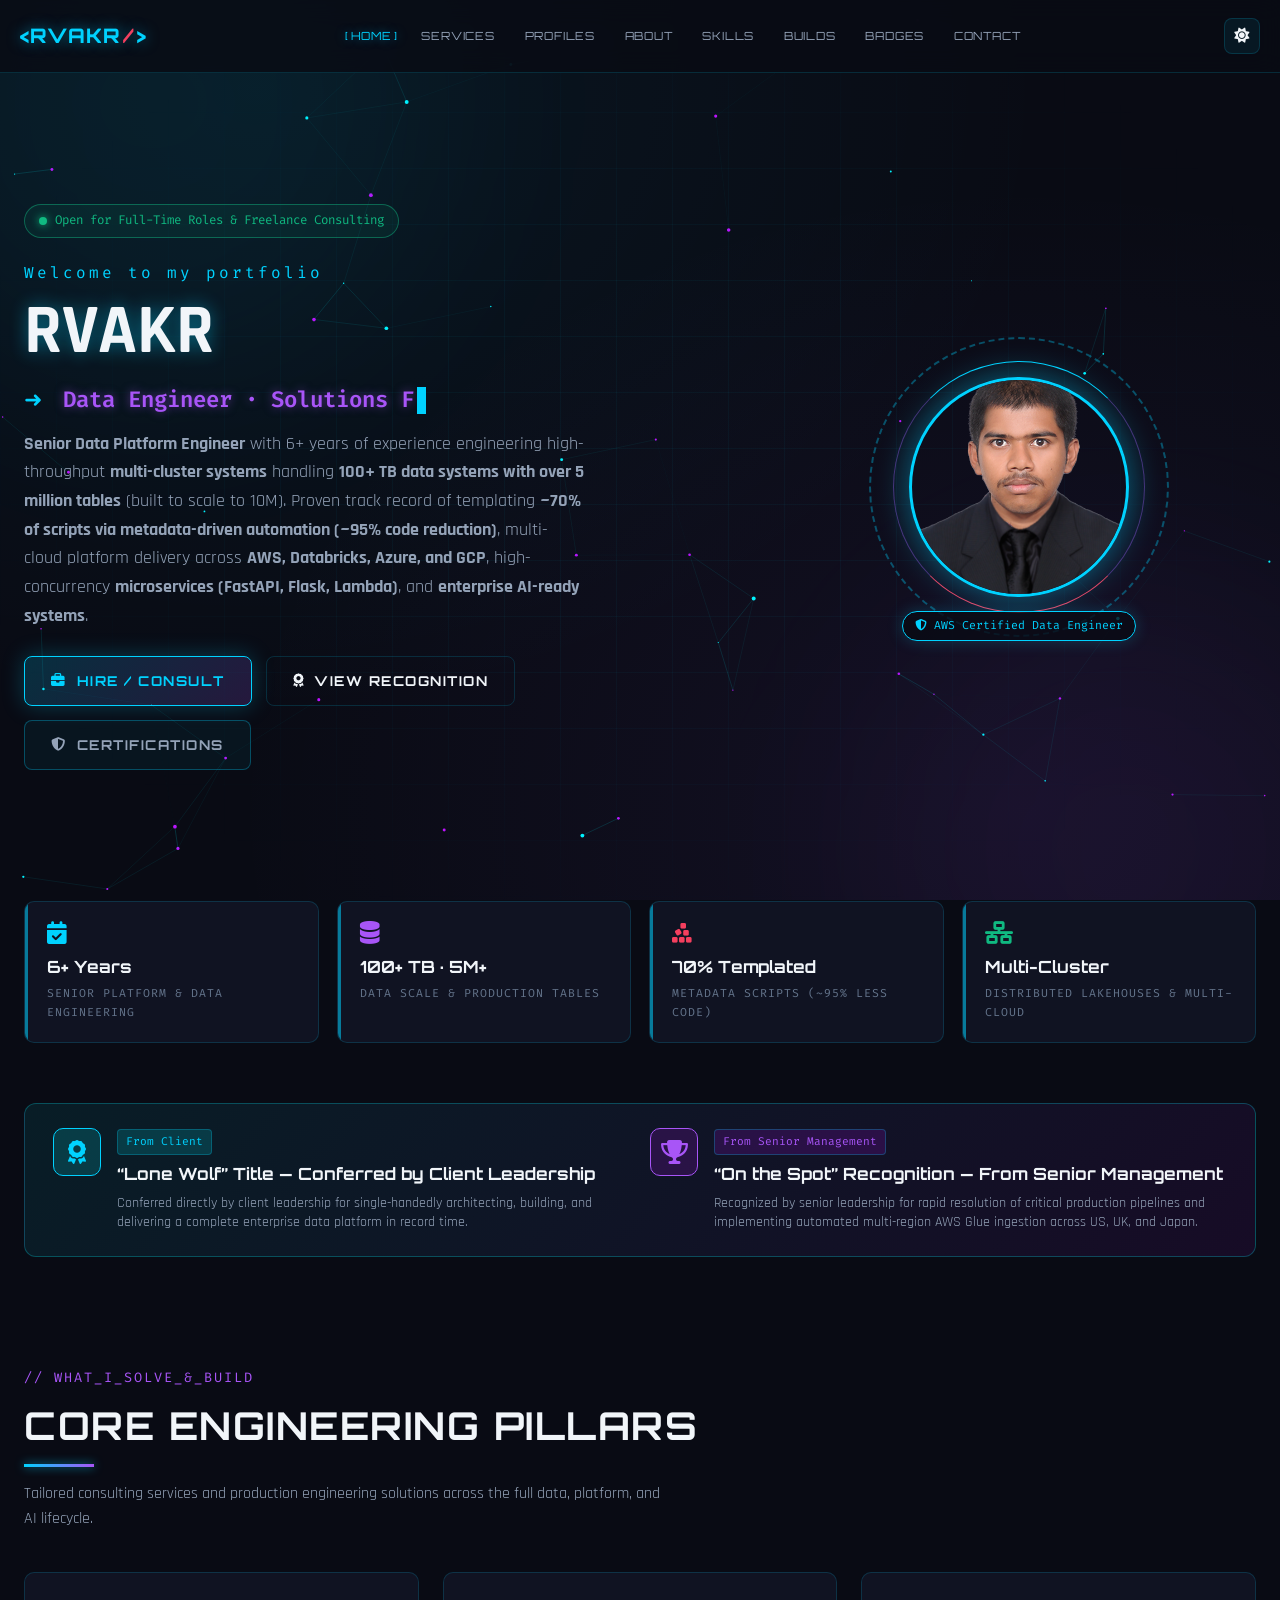
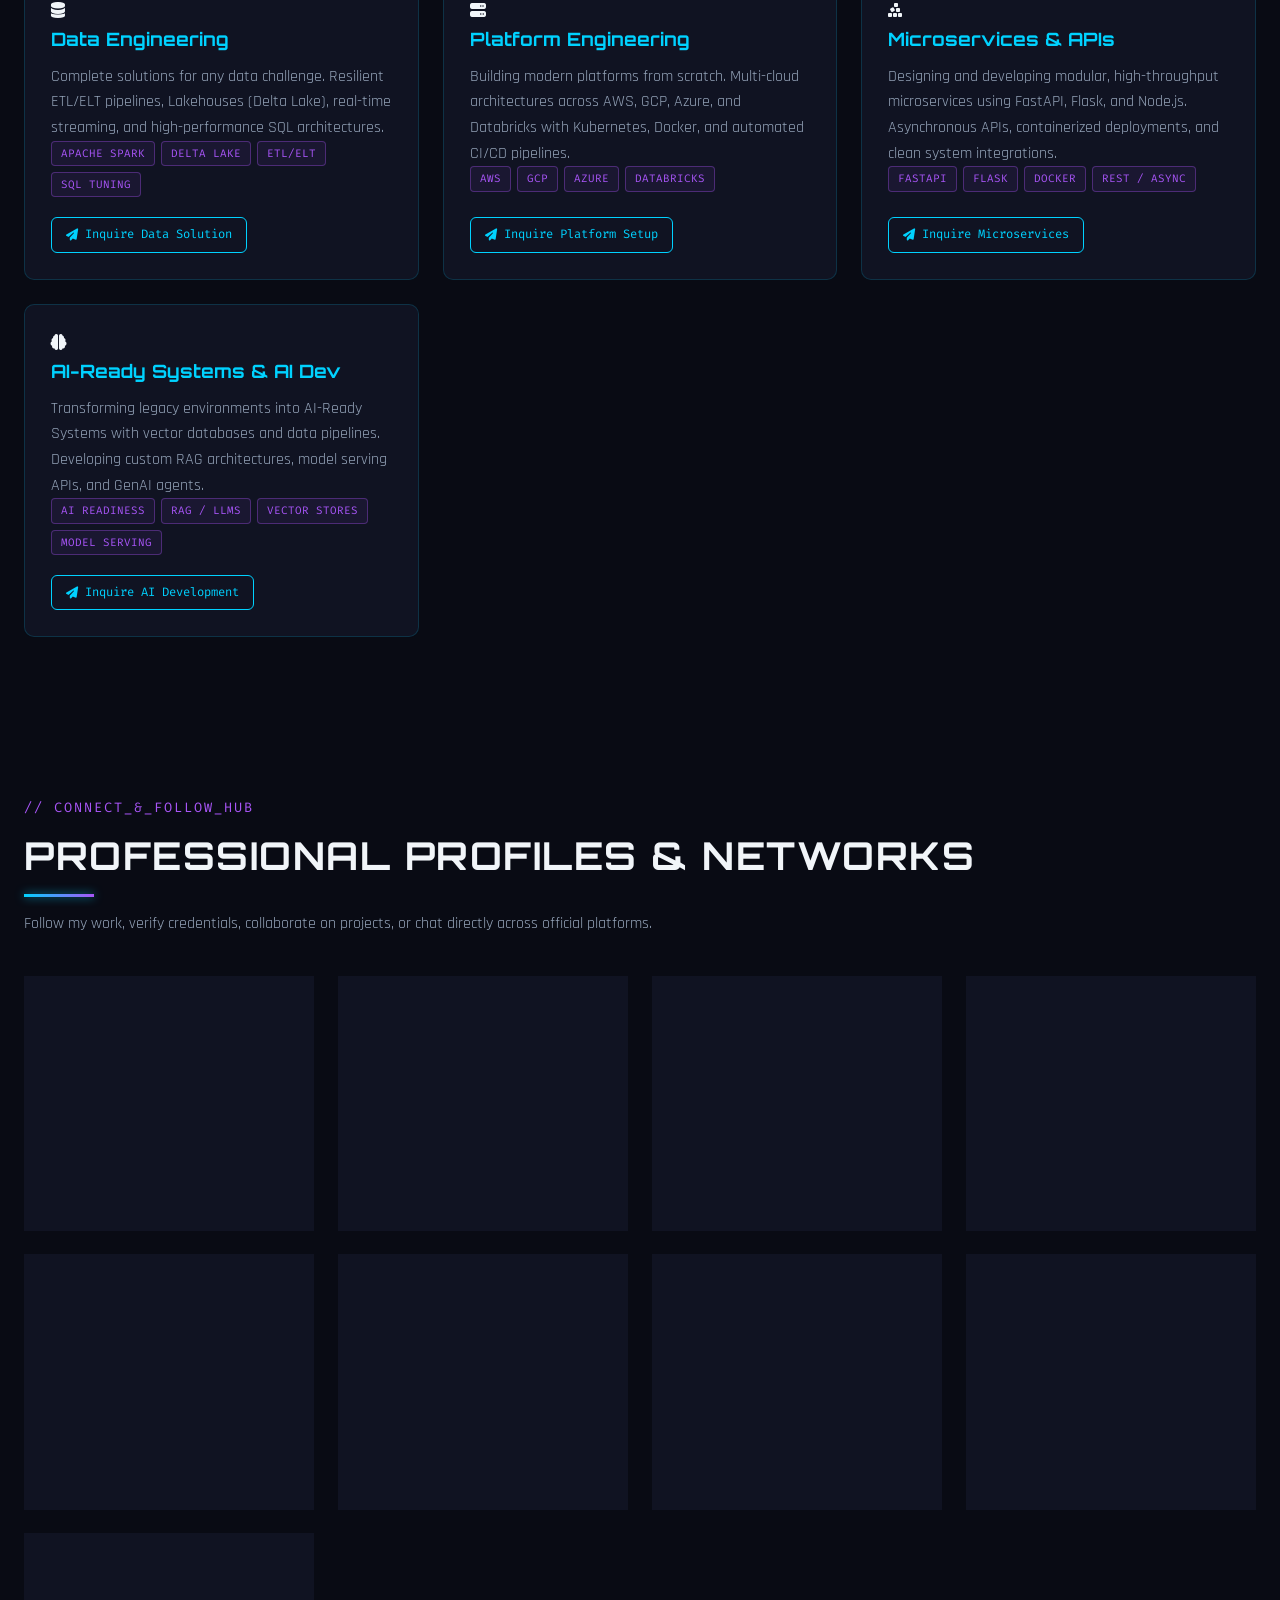
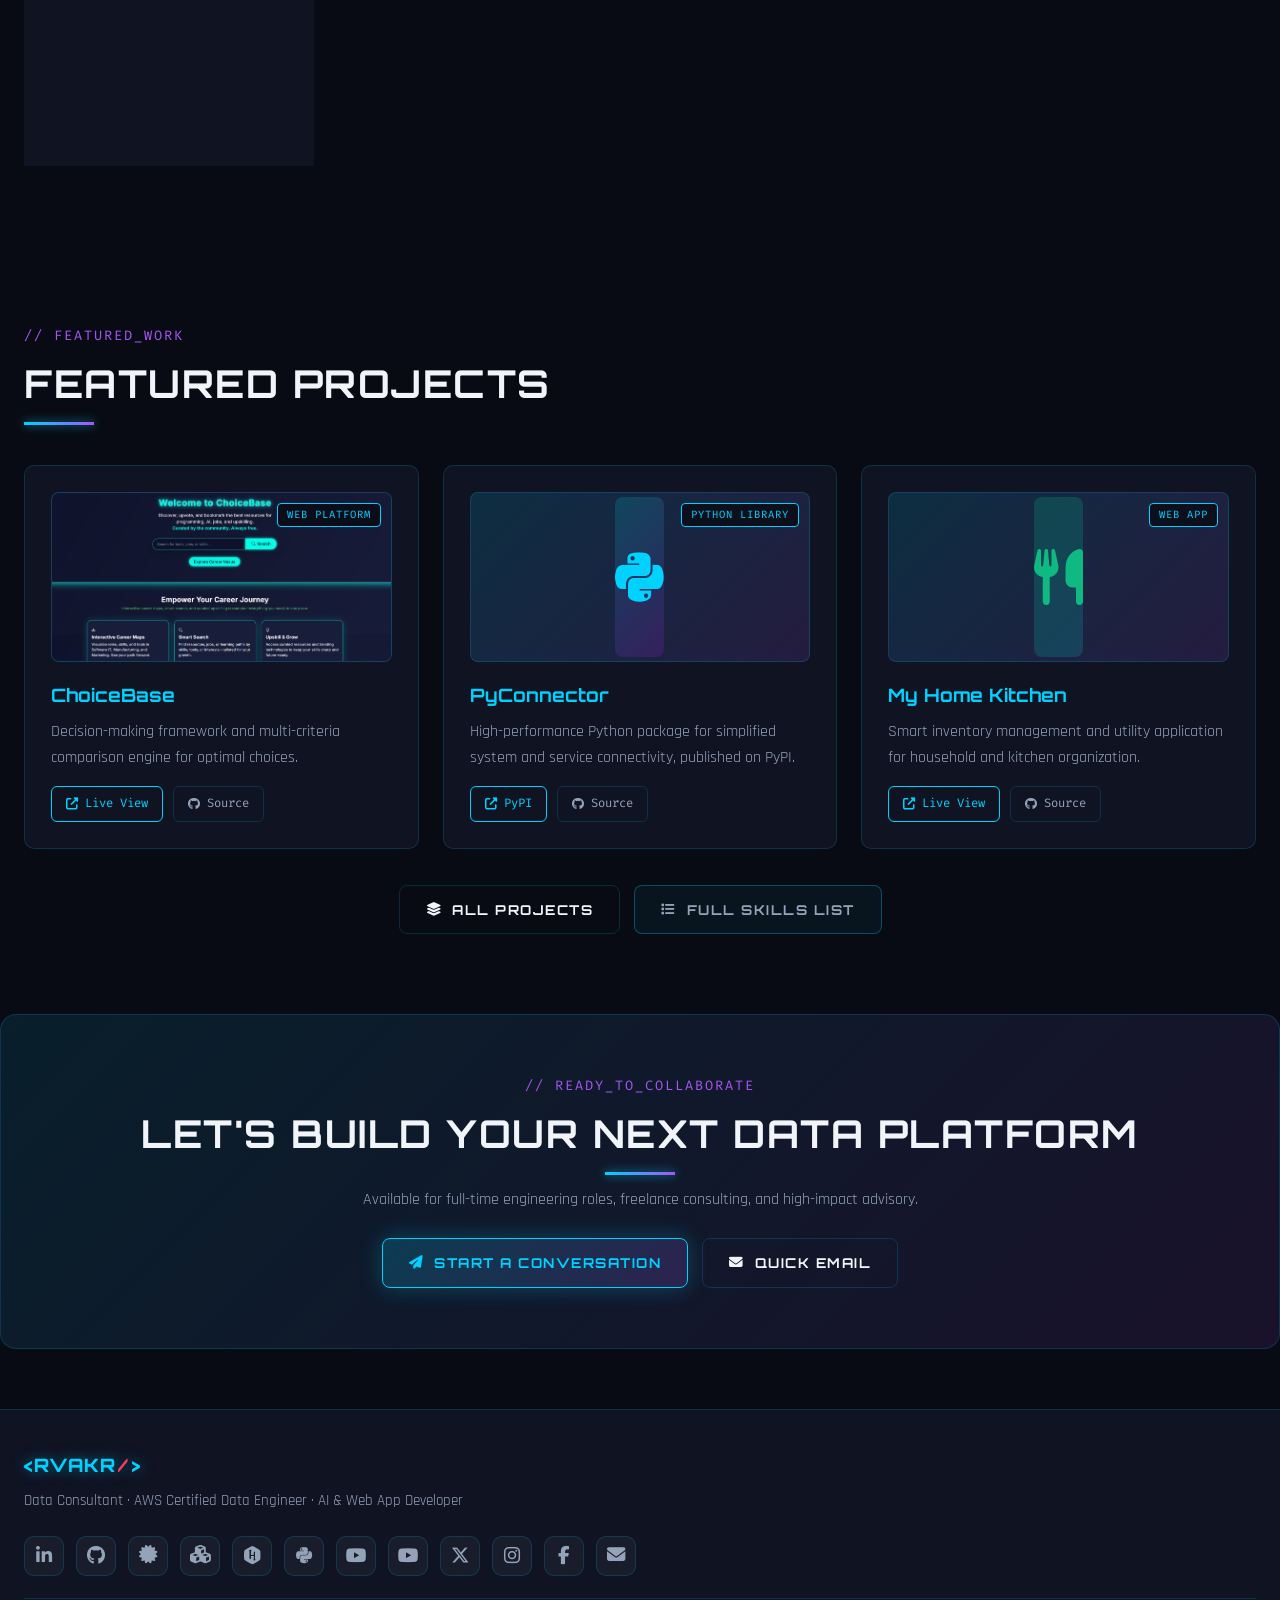
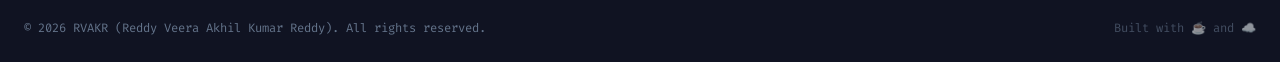
==== commit e9945d9e: "Revise README to enhance portfolio description and highlight engineering achievements" ====
--- a/index.html
+++ b/index.html
@@ -11,7 +11,7 @@
     <link rel="preconnect" href="https://fonts.gstatic.com" crossorigin>
     <link href="https://fonts.googleapis.com/css2?family=Fira+Code:wght@400;500;700&family=Orbitron:wght@400;500;700;900&family=Rajdhani:wght@300;400;500;600;700&display=swap" rel="stylesheet">
     <link rel="stylesheet" href="https://cdnjs.cloudflare.com/ajax/libs/font-awesome/6.5.1/css/all.min.css">
-    <link rel="stylesheet" href="css/style.css">
+    <link rel="stylesheet" href="css/style.css?v=2.1.0">
 </head>
 <body>
     <!-- Data + AI themed background canvas -->
@@ -444,6 +444,6 @@
 
     <button class="back-to-top" id="backToTop" aria-label="Back to top"><i class="fas fa-chevron-up"></i></button>
 
-    <script type="module" src="js/main.js"></script>
+    <script type="module" src="js/main.js?v=2.1.0"></script>
 </body>
 </html>
--- a/css/style.css
+++ b/css/style.css
@@ -4,57 +4,66 @@
   --font-body: 'Rajdhani', sans-serif;
   --font-mono: 'Fira Code', monospace;
 
-  --bg: #040408;
-  --bg-2: #0a0a14;
-  --card: rgba(14, 16, 30, 0.85);
-  --card-border: rgba(0, 243, 255, 0.18);
-  --text: #e2e8f0;
+  /* Sophisticated Cyber Dark (OLED-friendly slate, balanced, comfortable on eyes) */
+  --bg: #090b14;
+  --bg-2: #101322;
+  --card: rgba(18, 22, 38, 0.86);
+  --card-border: rgba(0, 212, 255, 0.16);
+  --text: #f1f5f9;
   --text-dim: #94a3b8;
   --text-muted: #64748b;
-  --primary: #00f3ff;
-  --primary-rgb: 0, 243, 255;
-  --secondary: #bc13fe;
-  --secondary-rgb: 188, 19, 254;
-  --accent: #ff0055;
-  --success: #00ff9d;
-  --warning: #ffb703;
-  --shadow: 0 10px 40px rgba(0, 0, 0, 0.45);
-  --glow: 0 0 24px rgba(0, 243, 255, 0.35);
+
+  /* Refined Luminescence — Crisp without glare */
+  --primary: #00d2ff;
+  --primary-rgb: 0, 210, 255;
+  --secondary: #a855f7;
+  --secondary-rgb: 168, 85, 247;
+  --accent: #f43f5e;
+  --accent-rgb: 244, 63, 94;
+  --success: #10b981;
+  --success-rgb: 16, 185, 129;
+  --warning: #f59e0b;
+  --warning-rgb: 245, 158, 11;
+
+  --shadow: 0 10px 30px rgba(0, 0, 0, 0.45);
+  --glow: 0 0 16px rgba(0, 210, 255, 0.22);
   --radius: 10px;
   --header-h: 72px;
 }
 
 [data-theme="light"] {
-  --bg: #f1f5f9;
-  --bg-2: #e2e8f0;
-  --card: rgba(255, 255, 255, 0.9);
-  --card-border: rgba(2, 132, 199, 0.22);
-  --text: #0f172a;
-  --text-dim: #334155;
-  --text-muted: #64748b;
-  --primary: #0284c7;
+  --bg: #f8fafc;
+  --bg-2: #edf2f7;
+  --card: #ffffff;
+  --card-border: rgba(148, 163, 184, 0.35);
+  --text: #0f172a;       /* Slate 900 for ultra-sharp reading text */
+  --text-dim: #334155;   /* Slate 700 for subtitles and paragraphs */
+  --text-muted: #64748b; /* Slate 500 for captions and dates */
+
+  --primary: #0284c7;    /* Sky 600 - AAA accessible contrast */
   --primary-rgb: 2, 132, 199;
-  --secondary: #7c3aed;
+  --secondary: #7c3aed;  /* Violet 600 - AAA accessible */
   --secondary-rgb: 124, 58, 237;
-  --accent: #e11d48;
-  --success: #059669;
-  --shadow: 0 10px 30px rgba(15, 23, 42, 0.1);
-  --glow: 0 0 24px rgba(2, 132, 199, 0.3);
+  --accent: #e11d48;     /* Rose 600 */
+  --accent-rgb: 225, 29, 72;
+  --success: #059669;    /* Emerald 600 */
+  --success-rgb: 5, 150, 105;
+  --warning: #d97706;    /* Amber 600 */
+  --warning-rgb: 217, 119, 6;
+
+  --shadow: 0 4px 20px rgba(15, 23, 42, 0.08);
+  --glow: 0 0 14px rgba(2, 132, 199, 0.16);
 }
 
 * { margin: 0; padding: 0; box-sizing: border-box; }
 html { scroll-behavior: smooth; scroll-padding-top: calc(var(--header-h) + 16px); }
 body {
   font-family: var(--font-body);
-  background: linear-gradient(135deg, var(--bg), var(--bg-2));
+  background: var(--bg);
   color: var(--text);
   line-height: 1.6;
   overflow-x: hidden;
-  transition: background .35s ease, color .35s ease;
-  /* Balanced dark theme with subtle gradient */
-  /* Improve text readability with slight brightness adjustment */
-  color: rgba(226, 232, 240, 0.9);
-
+  transition: background .3s ease, color .3s ease;
 }
 
 ::selection { background: rgba(var(--primary-rgb), .3); }
@@ -490,14 +499,9 @@
 /* ---------- Back to top ---------- */
 .back-to-top {
   position: fixed; right: 22px; bottom: 22px; width: 46px; height: 46px; border-radius: 50%;
-  background: color-mix(in srgb, var(--bg) 78%, transparent);
-  backdrop-filter: blur(8px);
-  /* Fallback for browsers without backdrop-filter */
-  background: rgba(5, 5, 10, 0.6);
-  @supports (backdrop-filter: blur(10px)) {
-      background: rgba(5, 5, 10, 0.4);
-      backdrop-filter: blur(10px);
-  }
+  background: rgba(9, 11, 20, 0.85);
+  backdrop-filter: blur(10px);
+  -webkit-backdrop-filter: blur(10px);
   border: 1px solid var(--primary); color: var(--primary); cursor: pointer; z-index: 900;
   display: flex; align-items: center; justify-content: center; font-size: 1rem;
   opacity: 0; visibility: hidden; transform: translateY(14px); transition: all .3s;
@@ -650,7 +654,279 @@
   min-height: 42px;
 }
 
-/* ---------- Responsive Breakpoints ---------- */
+/* ---------- Interactive Knowledge Graph Styles ---------- */
+.graph-container-card {
+  margin-bottom: 2.5rem;
+  overflow: hidden;
+  position: relative;
+  background: var(--card);
+  border: 1px solid var(--card-border);
+  border-radius: 12px;
+  padding: 24px;
+}
+
+#skillGraphSvg {
+  width: 100%;
+  height: 420px;
+  display: block;
+  background: radial-gradient(circle at 50% 50%, rgba(13, 20, 40, 0.7) 0%, rgba(5, 8, 18, 0.95) 100%);
+  border-radius: 8px;
+  border: 1px solid rgba(0, 210, 255, 0.15);
+  box-shadow: inset 0 0 30px rgba(0, 0, 0, 0.6);
+}
+
+.graph-node {
+  transition: transform 0.25s ease;
+}
+
+.node-halo {
+  animation: pulseHalo 2.5s infinite ease-in-out;
+}
+
+@keyframes pulseHalo {
+  0%, 100% { opacity: 0.3; }
+  50% { opacity: 0.7; }
+}
+
+.graph-edge-line {
+  transition: stroke 0.3s ease, stroke-width 0.3s ease, opacity 0.3s ease;
+}
+
+.graph-tooltip {
+  position: fixed;
+  pointer-events: none;
+  z-index: 9999;
+  width: 280px;
+  background: rgba(10, 15, 30, 0.95);
+  border: 1px solid rgba(0, 210, 255, 0.5);
+  border-radius: 8px;
+  padding: 14px 16px;
+  backdrop-filter: blur(12px);
+  -webkit-backdrop-filter: blur(12px);
+  box-shadow: 0 10px 30px rgba(0, 0, 0, 0.7), 0 0 15px rgba(0, 210, 255, 0.2);
+  opacity: 0;
+  transform: translateY(6px);
+  transition: opacity 0.2s ease, transform 0.2s ease;
+}
+
+.graph-tooltip.show {
+  opacity: 1;
+  transform: translateY(0);
+}
+
+.tt-header {
+  display: flex;
+  justify-content: space-between;
+  align-items: center;
+  margin-bottom: 8px;
+}
+
+.tt-title {
+  font-family: var(--font-heading);
+  font-size: 1.05rem;
+  font-weight: 700;
+  color: #ffffff;
+}
+
+.tt-badge {
+  font-family: var(--font-mono);
+  font-size: 0.7rem;
+  padding: 2px 7px;
+  border-radius: 4px;
+}
+
+.tt-rating-row {
+  display: flex;
+  justify-content: space-between;
+  align-items: center;
+  font-size: 0.85rem;
+  color: var(--text-dim);
+  margin-bottom: 4px;
+}
+
+.tt-bar {
+  height: 4px;
+  background: rgba(255, 255, 255, 0.1);
+  border-radius: 2px;
+  overflow: hidden;
+  margin-bottom: 10px;
+}
+
+.tt-bar-fill {
+  height: 100%;
+  border-radius: 2px;
+}
+
+.tt-desc {
+  font-size: 0.82rem;
+  color: var(--text);
+  line-height: 1.45;
+  margin: 0;
+}
+
+/* ---------- Light Theme Specific Overrides & High Contrast ---------- */
+[data-theme="light"] .site-header {
+  background: rgba(255, 255, 255, 0.94);
+  border-bottom: 1px solid rgba(148, 163, 184, 0.35);
+  box-shadow: 0 2px 12px rgba(15, 23, 42, 0.04);
+}
+[data-theme="light"] .logo {
+  text-shadow: none;
+  color: var(--primary);
+}
+[data-theme="light"] .card,
+[data-theme="light"] .stat,
+[data-theme="light"] .skill-card,
+[data-theme="light"] .cert-card,
+[data-theme="light"] .profile-link-card,
+[data-theme="light"] .social-card,
+[data-theme="light"] .skills-category {
+  background: #ffffff;
+  border: 1px solid rgba(148, 163, 184, 0.35);
+  box-shadow: 0 4px 16px rgba(15, 23, 42, 0.05);
+}
+[data-theme="light"] .card:hover,
+[data-theme="light"] .stat:hover,
+[data-theme="light"] .skill-card:hover,
+[data-theme="light"] .cert-card:hover,
+[data-theme="light"] .profile-link-card:hover,
+[data-theme="light"] .social-card:hover,
+[data-theme="light"] .skills-category:hover {
+  border-color: var(--primary);
+  box-shadow: 0 8px 24px rgba(2, 132, 199, 0.15);
+}
+[data-theme="light"] .btn-primary {
+  background: linear-gradient(135deg, #0284c7, #7c3aed);
+  color: #ffffff;
+  border-color: transparent;
+  box-shadow: 0 4px 14px rgba(2, 132, 199, 0.25);
+}
+[data-theme="light"] .btn-primary:hover {
+  background: linear-gradient(135deg, #0369a1, #6d28d9);
+  color: #ffffff;
+  box-shadow: 0 6px 20px rgba(2, 132, 199, 0.35);
+}
+[data-theme="light"] .btn-outline {
+  border-color: rgba(148, 163, 184, 0.6);
+  color: var(--text);
+  background: transparent;
+}
+[data-theme="light"] .btn-outline:hover {
+  border-color: var(--primary);
+  color: var(--primary);
+  background: rgba(2, 132, 199, 0.08);
+}
+[data-theme="light"] .btn-ghost {
+  background: rgba(2, 132, 199, 0.08);
+  color: var(--primary);
+  border-color: rgba(2, 132, 199, 0.25);
+}
+[data-theme="light"] .badge-tag {
+  background: rgba(2, 132, 199, 0.09);
+  color: #0369a1;
+  border-color: rgba(2, 132, 199, 0.25);
+}
+[data-theme="light"] .tech-tag {
+  color: #6d28d9;
+  background: rgba(124, 58, 237, 0.08);
+  border-color: rgba(124, 58, 237, 0.22);
+}
+[data-theme="light"] .site-footer {
+  background: #edf2f7;
+  border-top: 1px solid rgba(148, 163, 184, 0.35);
+}
+[data-theme="light"] .footer-social a {
+  background: #ffffff;
+  border-color: rgba(148, 163, 184, 0.4);
+  color: #334155;
+}
+[data-theme="light"] .footer-social a:hover {
+  background: rgba(2, 132, 199, 0.12);
+  color: #0284c7;
+  border-color: #0284c7;
+}
+[data-theme="light"] .email-row {
+  background: rgba(2, 132, 199, 0.06);
+  border-color: var(--primary);
+}
+[data-theme="light"] .email-row .email-text {
+  color: var(--primary);
+}
+[data-theme="light"] .cta-band {
+  background: linear-gradient(135deg, rgba(2, 132, 199, 0.08), rgba(124, 58, 237, 0.08));
+  border-color: rgba(148, 163, 184, 0.35);
+}
+[data-theme="light"] .status-pill {
+  background: rgba(5, 150, 105, 0.08);
+  border-color: rgba(5, 150, 105, 0.3);
+  color: #059669;
+}
+[data-theme="light"] .filter-tab {
+  background: rgba(2, 132, 199, 0.06);
+  border-color: rgba(148, 163, 184, 0.4);
+  color: #334155;
+}
+[data-theme="light"] .filter-tab.active {
+  background: var(--primary);
+  color: #ffffff;
+  border-color: var(--primary);
+}
+[data-theme="light"] .back-to-top {
+  background: #ffffff;
+  border-color: var(--primary);
+  color: var(--primary);
+  box-shadow: 0 4px 14px rgba(15, 23, 42, 0.15);
+}
+[data-theme="light"] .control-btn {
+  background: rgba(2, 132, 199, 0.08);
+  color: var(--text);
+  border-color: rgba(148, 163, 184, 0.4);
+}
+[data-theme="light"] .control-btn:hover {
+  border-color: var(--primary);
+  color: var(--primary);
+}
+
+/* Light theme for Knowledge Graph SVG */
+[data-theme="light"] #skillGraphSvg {
+  background: radial-gradient(circle at 50% 50%, #ffffff 0%, #edf2f7 100%);
+  border-color: rgba(148, 163, 184, 0.4);
+  box-shadow: inset 0 0 20px rgba(0, 0, 0, 0.04);
+}
+[data-theme="light"] .node-circle {
+  fill: #ffffff !important;
+}
+[data-theme="light"] .graph-node text {
+  fill: #0f172a !important;
+}
+[data-theme="light"] .graph-node rect {
+  fill: rgba(255, 255, 255, 0.95) !important;
+  stroke: rgba(148, 163, 184, 0.45) !important;
+}
+[data-theme="light"] .graph-edge-line {
+  stroke: rgba(2, 132, 199, 0.35) !important;
+}
+[data-theme="light"] .graph-tooltip {
+  background: #ffffff;
+  border-color: var(--primary);
+  box-shadow: 0 10px 30px rgba(15, 23, 42, 0.12);
+}
+[data-theme="light"] .graph-tooltip .tt-title {
+  color: #0f172a;
+}
+[data-theme="light"] .graph-tooltip .tt-desc {
+  color: #334155;
+}
+[data-theme="light"] .graph-tooltip .tt-bar {
+  background: rgba(15, 23, 42, 0.08);
+}
+[data-theme="light"] .graph-legend {
+  background: rgba(255, 255, 255, 0.9);
+  border-color: rgba(148, 163, 184, 0.4);
+  color: #334155;
+}
+
+/* ---------- Responsive Breakpoints & Mobile Optimization ---------- */
 @media (max-width: 1100px) {
   .hero { grid-template-columns: 1fr; text-align: center; gap: 36px; }
   .hero-content { display: flex; flex-direction: column; align-items: center; }
@@ -663,33 +939,182 @@
 }
 
 @media (max-width: 992px) {
-  .mobile-menu-btn { display: inline-flex; }
+  :root {
+    --header-h: 64px;
+  }
+  .site-header {
+    height: 64px;
+  }
+  .header-inner {
+    height: 64px;
+    padding: 0 16px;
+  }
+  .mobile-menu-btn {
+    display: inline-flex;
+    width: 42px;
+    height: 42px;
+  }
   nav {
-    position: fixed; top: var(--header-h); right: -100%; width: min(84vw, 320px);
-    height: calc(100vh - var(--header-h)); background: var(--bg-2);
-    border-left: 1px solid var(--card-border); transition: right .35s cubic-bezier(.16,1,.3,1);
-    z-index: 999; backdrop-filter: blur(18px);
-  }
-  nav.open { right: 0; box-shadow: -14px 0 40px rgba(0,0,0,.5); }
-  nav ul { flex-direction: column; align-items: flex-start; padding: 24px 20px; gap: 1.1rem; width: 100%; }
-  .nav-link { font-size: 1rem; width: 100%; padding: 8px 0; }
-  .section { padding: 48px 16px; }
-  .hero { padding: 32px 16px; }
-  .avatar-ring { width: 220px; height: 220px; }
-  .avatar { width: 155px; height: 155px; }
-  .graph-container { height: 350px; }
-  .footer-bottom { flex-direction: column; gap: 8px; text-align: center; }
-}
-
-@media (max-width: 480px) {
-  .hero-name { font-size: 2.2rem; }
-  .hero-actions { flex-direction: column; width: 100%; gap: 10px; }
-  .hero-actions .btn { width: 100%; justify-content: center; min-height: 46px; }
-  .stats-strip { grid-template-columns: 1fr; gap: 12px; }
-  .card-grid { grid-template-columns: 1fr; gap: 16px; }
-  .skills-grid { grid-template-columns: 1fr; }
-  .cert-grid { grid-template-columns: 1fr; }
-  .profile-link-card { padding: 18px; }
+    position: fixed;
+    top: var(--header-h);
+    right: -100%;
+    width: min(85vw, 300px);
+    height: calc(100vh - var(--header-h));
+    background: var(--bg-2);
+    border-left: 1px solid var(--card-border);
+    transition: right .3s cubic-bezier(.16,1,.3,1);
+    z-index: 999;
+    backdrop-filter: blur(18px);
+    -webkit-backdrop-filter: blur(18px);
+    box-shadow: none;
+    overflow-y: auto;
+  }
+  nav.open {
+    right: 0;
+    box-shadow: -10px 0 35px rgba(0,0,0,.6);
+  }
+  [data-theme="light"] nav {
+    background: #ffffff;
+    border-left: 1px solid rgba(148, 163, 184, 0.35);
+  }
+  nav ul {
+    flex-direction: column;
+    align-items: stretch;
+    padding: 20px 16px;
+    gap: 8px;
+    width: 100%;
+  }
+  .nav-link {
+    font-size: 0.95rem;
+    padding: 12px 14px;
+    border-radius: 6px;
+    display: flex;
+    align-items: center;
+    width: 100%;
+    border: 1px solid transparent;
+  }
+  .nav-link.active, .nav-link:hover {
+    background: rgba(var(--primary-rgb), 0.08);
+    border-color: rgba(var(--primary-rgb), 0.2);
+  }
+  .section {
+    padding: 48px 16px;
+  }
+  .hero {
+    padding: 32px 16px;
+  }
+  .avatar-ring {
+    width: 220px;
+    height: 220px;
+  }
+  .avatar {
+    width: 155px;
+    height: 155px;
+  }
+  .stats-strip {
+    grid-template-columns: repeat(2, 1fr);
+    gap: 12px;
+    padding: 0 16px;
+  }
+  .graph-container, #skillGraphSvg {
+    height: 350px;
+  }
+  .footer-bottom {
+    flex-direction: column;
+    gap: 8px;
+    text-align: center;
+  }
+}
+
+@media (max-width: 600px) {
+  .hero-name {
+    font-size: clamp(2rem, 8.5vw, 2.8rem);
+  }
+  .hero-actions {
+    flex-direction: column;
+    width: 100%;
+    gap: 10px;
+  }
+  .hero-actions .btn {
+    width: 100%;
+    justify-content: center;
+    min-height: 46px;
+  }
+  .stats-strip {
+    grid-template-columns: repeat(2, 1fr);
+    gap: 10px;
+    padding: 0 12px;
+  }
+  .stat {
+    padding: 14px 14px;
+  }
+  .stat-val {
+    font-size: 0.95rem;
+  }
+  .stat-label {
+    font-size: 0.68rem;
+  }
+  .card-grid {
+    grid-template-columns: 1fr;
+    gap: 16px;
+  }
+  .skills-grid {
+    grid-template-columns: 1fr;
+    gap: 12px;
+  }
+  .cert-grid {
+    grid-template-columns: 1fr;
+    gap: 14px;
+  }
+  .social-grid {
+    grid-template-columns: repeat(2, 1fr);
+    gap: 10px;
+  }
+  .card {
+    padding: 20px 16px;
+  }
+  .filter-bar {
+    gap: 6px;
+    overflow-x: auto;
+    flex-wrap: nowrap;
+    padding-bottom: 8px;
+    -webkit-overflow-scrolling: touch;
+  }
+  .filter-tab {
+    white-space: nowrap;
+    padding: 6px 14px;
+    font-size: 0.75rem;
+  }
+  .timeline {
+    padding-left: 20px;
+  }
+  .timeline-item::before {
+    left: -26px;
+    width: 10px;
+    height: 10px;
+  }
+  .bio-card {
+    padding: 20px 16px;
+  }
+  .graph-container, #skillGraphSvg {
+    height: 300px;
+  }
+  .graph-legend {
+    position: static;
+    margin-top: 10px;
+    flex-wrap: wrap;
+    gap: 10px;
+    justify-content: center;
+  }
+}
+
+@media (max-width: 360px) {
+  .stats-strip {
+    grid-template-columns: 1fr;
+  }
+  .social-grid {
+    grid-template-columns: 1fr;
+  }
 }
 
 /* ---------- Interactive Knowledge Graph Styles ---------- */
@@ -709,7 +1134,7 @@
   display: block;
   background: radial-gradient(circle at 50% 50%, rgba(13, 20, 40, 0.7) 0%, rgba(5, 8, 18, 0.95) 100%);
   border-radius: 8px;
-  border: 1px solid rgba(0, 243, 255, 0.15);
+  border: 1px solid rgba(0, 210, 255, 0.15);
   box-shadow: inset 0 0 30px rgba(0, 0, 0, 0.6);
 }
 
@@ -736,11 +1161,11 @@
   z-index: 9999;
   width: 280px;
   background: rgba(10, 15, 30, 0.95);
-  border: 1px solid rgba(0, 243, 255, 0.5);
+  border: 1px solid rgba(0, 210, 255, 0.5);
   border-radius: 8px;
   padding: 14px 16px;
   backdrop-filter: blur(12px);
-  box-shadow: 0 10px 30px rgba(0, 0, 0, 0.7), 0 0 15px rgba(0, 243, 255, 0.2);
+  box-shadow: 0 10px 30px rgba(0, 0, 0, 0.7), 0 0 15px rgba(0, 210, 255, 0.2);
   opacity: 0;
   transform: translateY(6px);
   transition: opacity 0.2s ease, transform 0.2s ease;
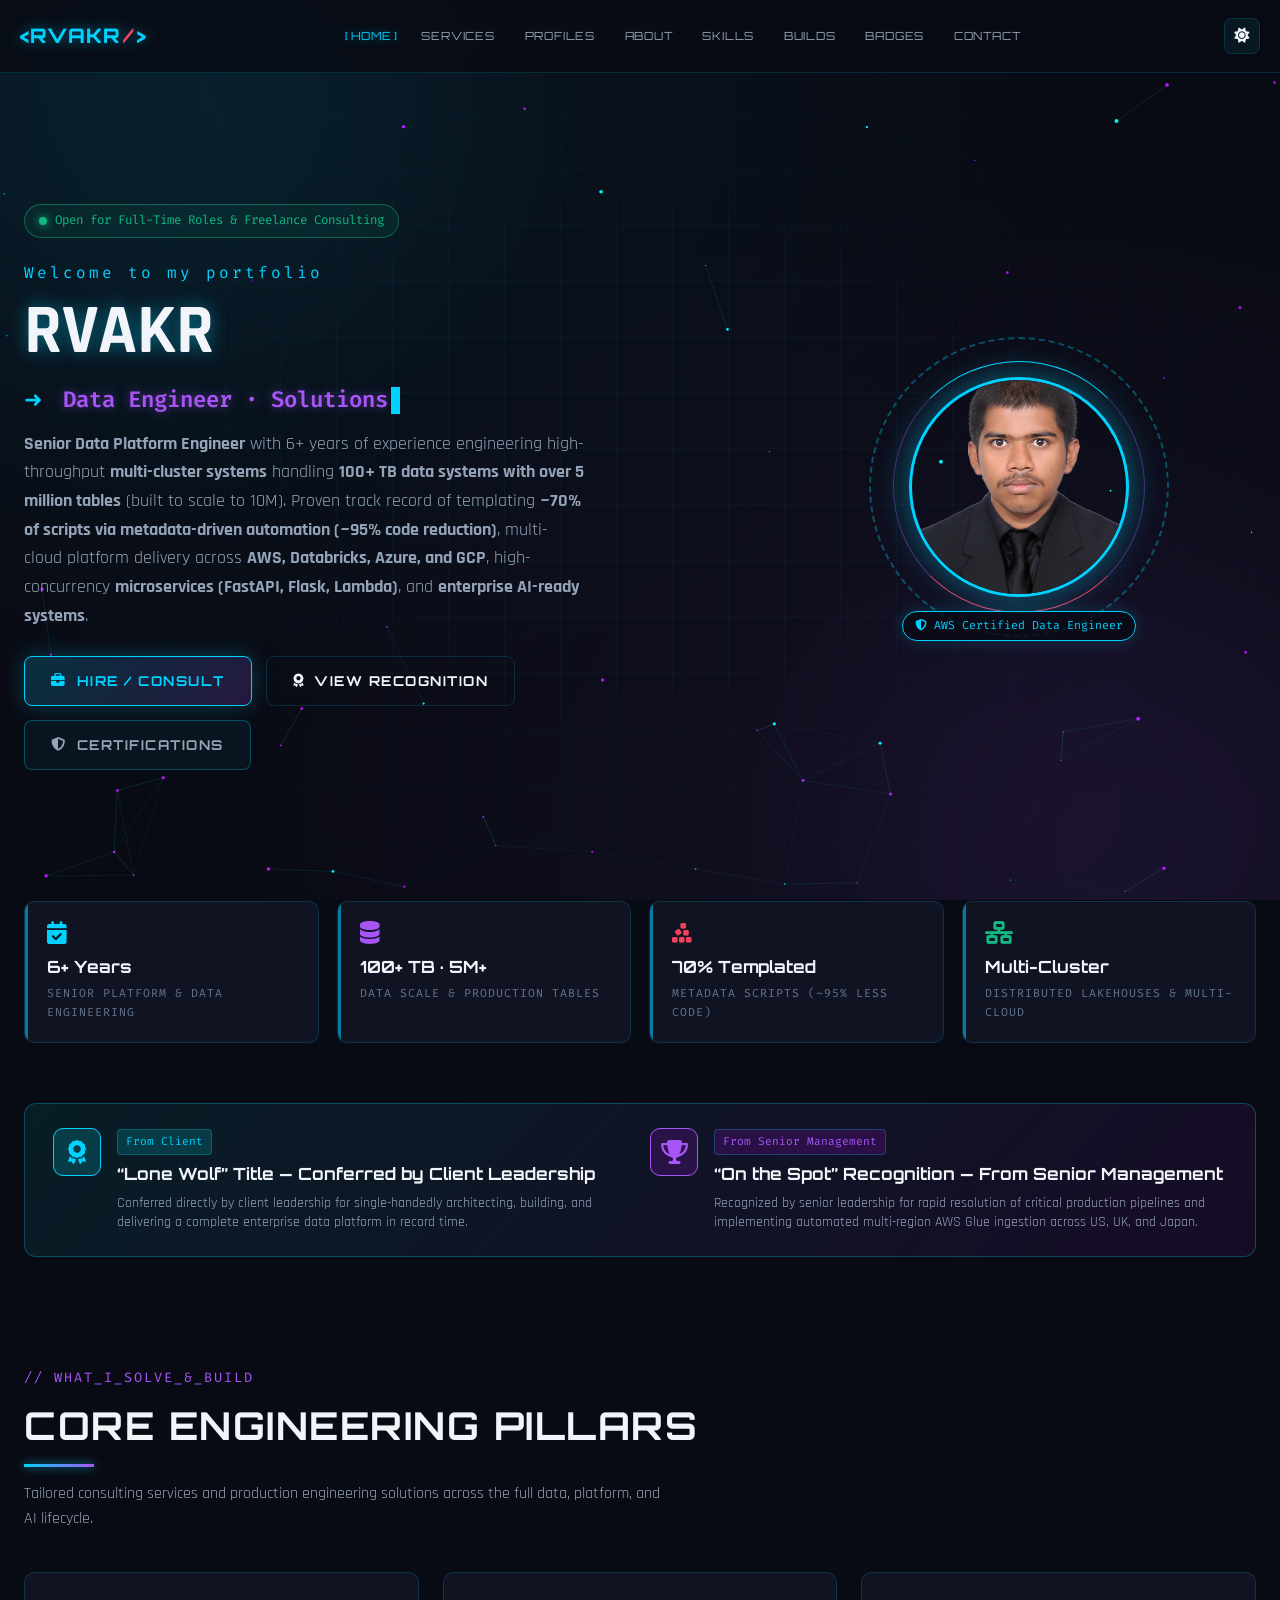
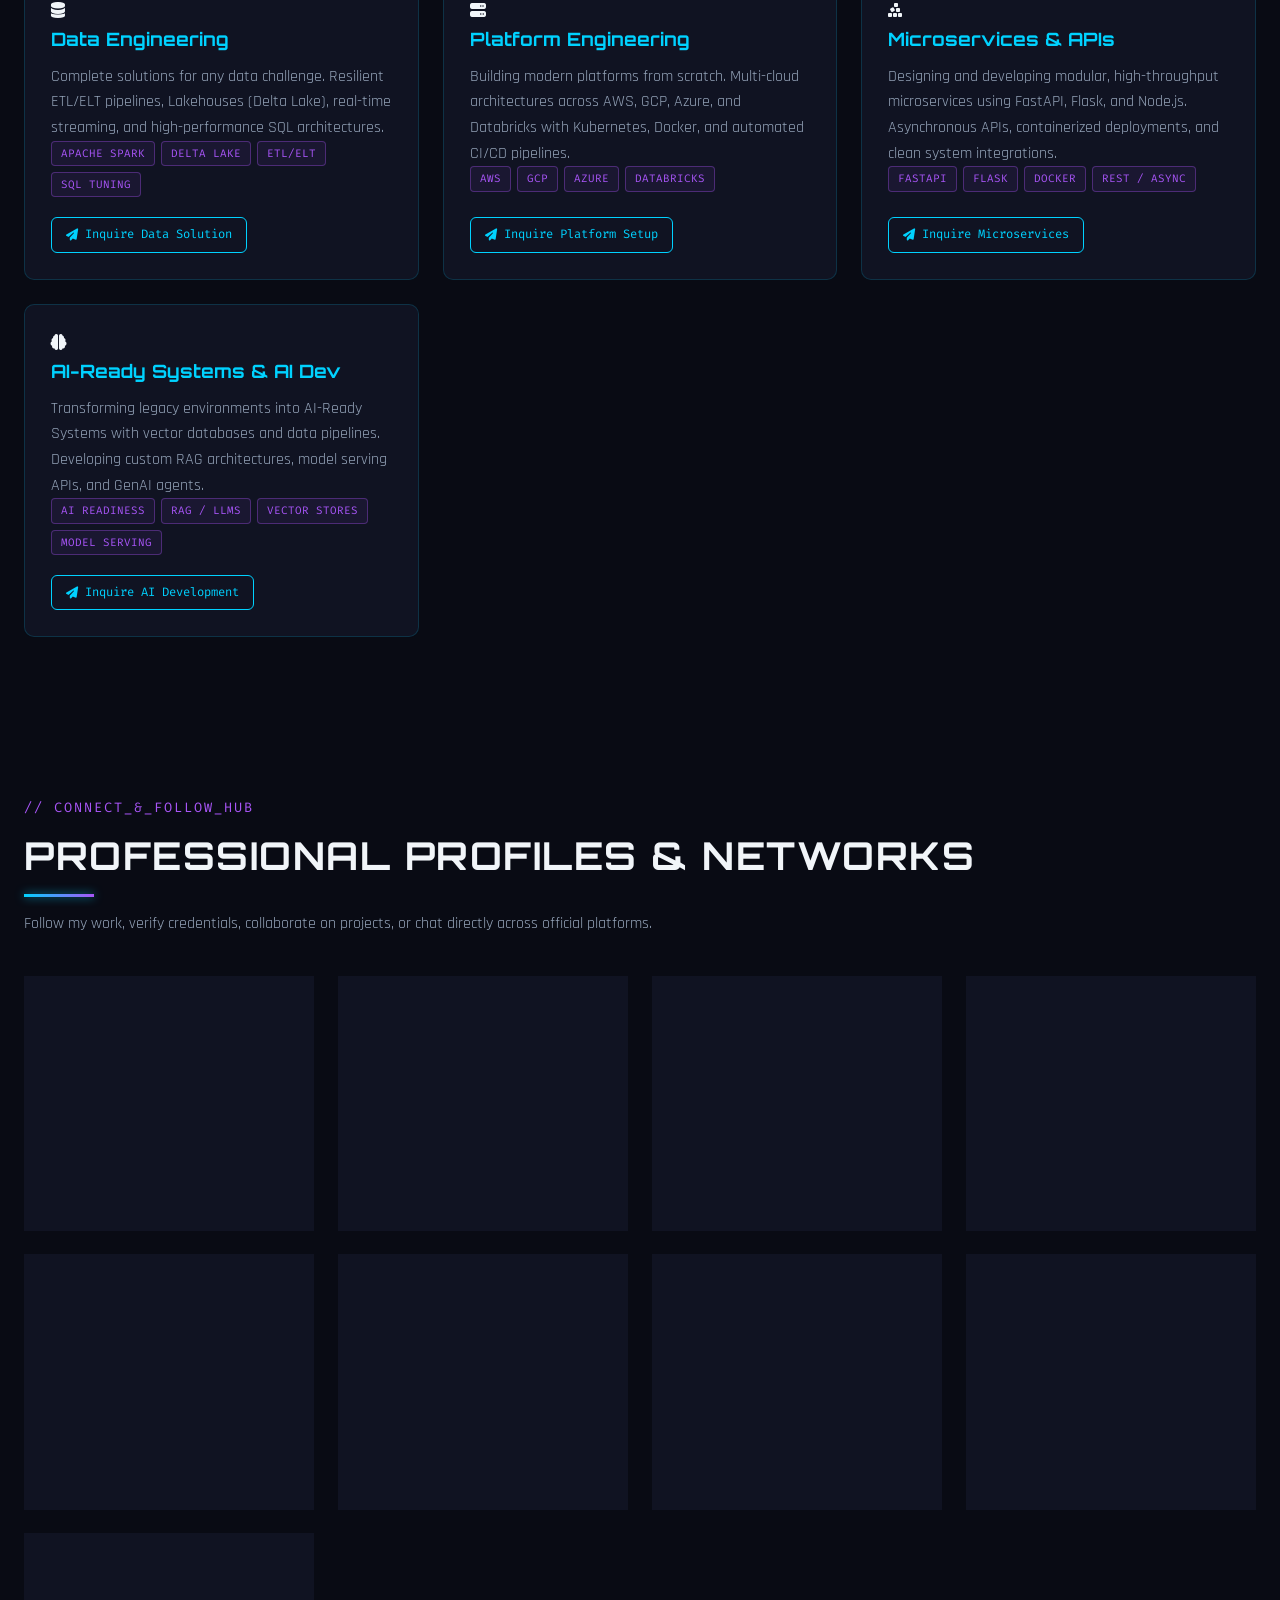
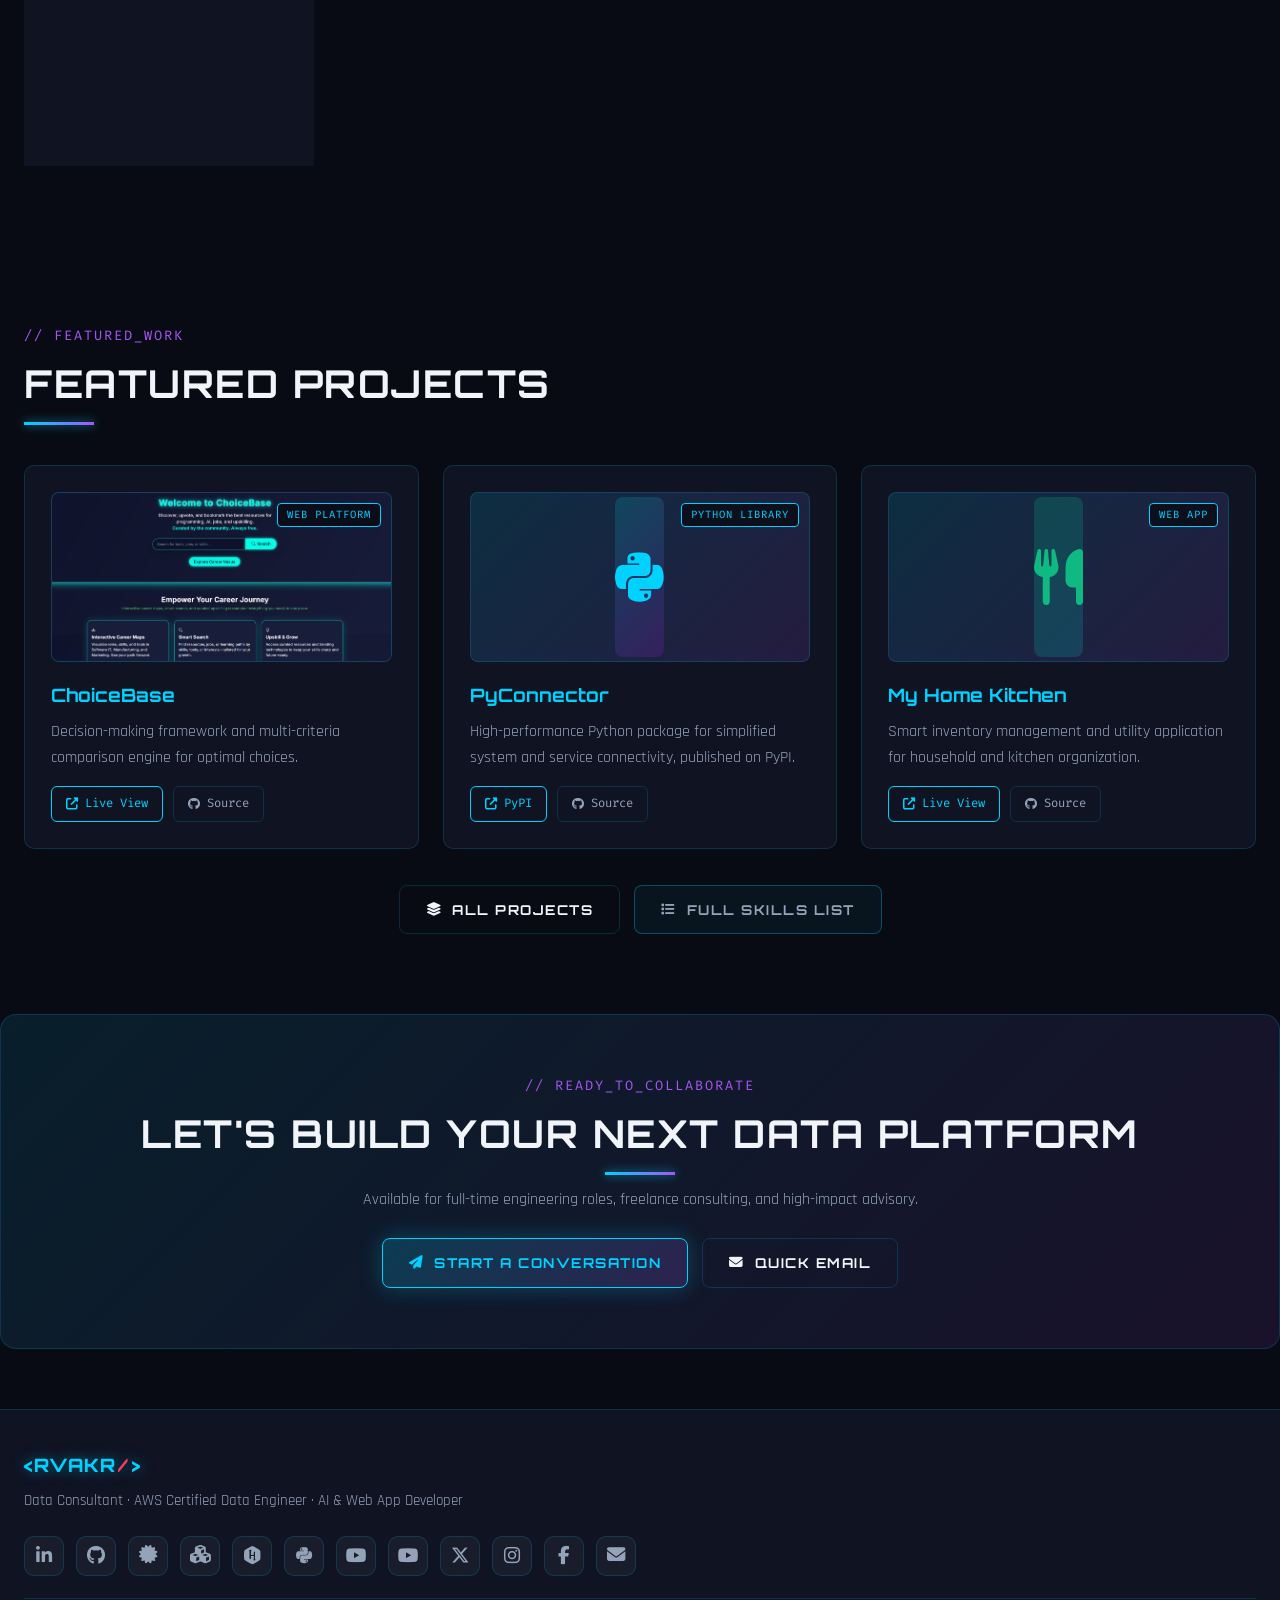
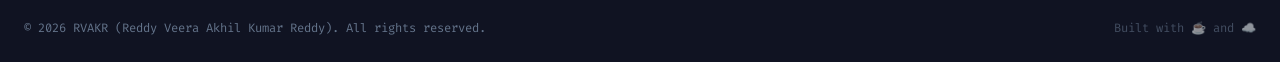
==== commit 41a5cdd6: "Add pages/data fallback directory and HTTP cache control headers" ====
--- a/index.html
+++ b/index.html
@@ -11,6 +11,9 @@
     <link rel="preconnect" href="https://fonts.gstatic.com" crossorigin>
     <link href="https://fonts.googleapis.com/css2?family=Fira+Code:wght@400;500;700&family=Orbitron:wght@400;500;700;900&family=Rajdhani:wght@300;400;500;600;700&display=swap" rel="stylesheet">
     <link rel="stylesheet" href="https://cdnjs.cloudflare.com/ajax/libs/font-awesome/6.5.1/css/all.min.css">
+    <meta http-equiv="Cache-Control" content="no-cache, no-store, must-revalidate">
+    <meta http-equiv="Pragma" content="no-cache">
+    <meta http-equiv="Expires" content="0">
     <link rel="stylesheet" href="css/style.css?v=2.1.0">
 </head>
 <body>
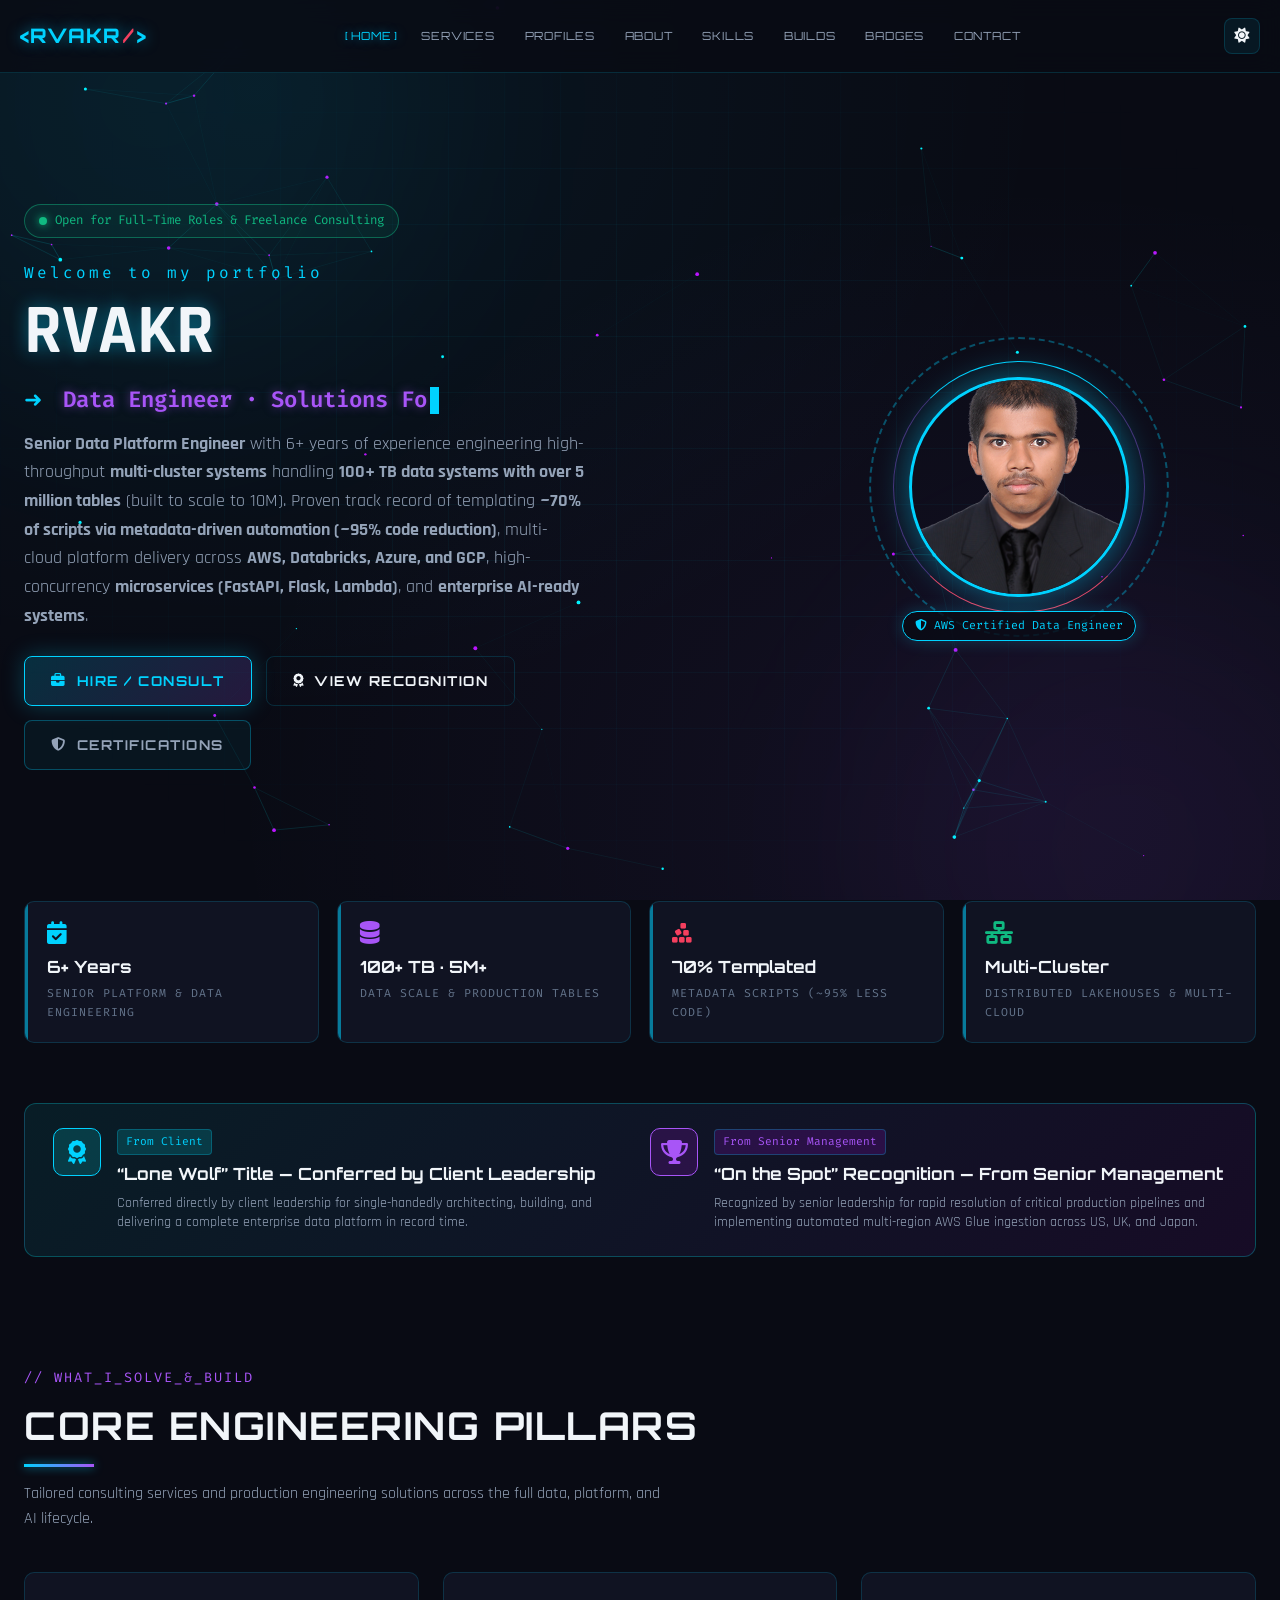
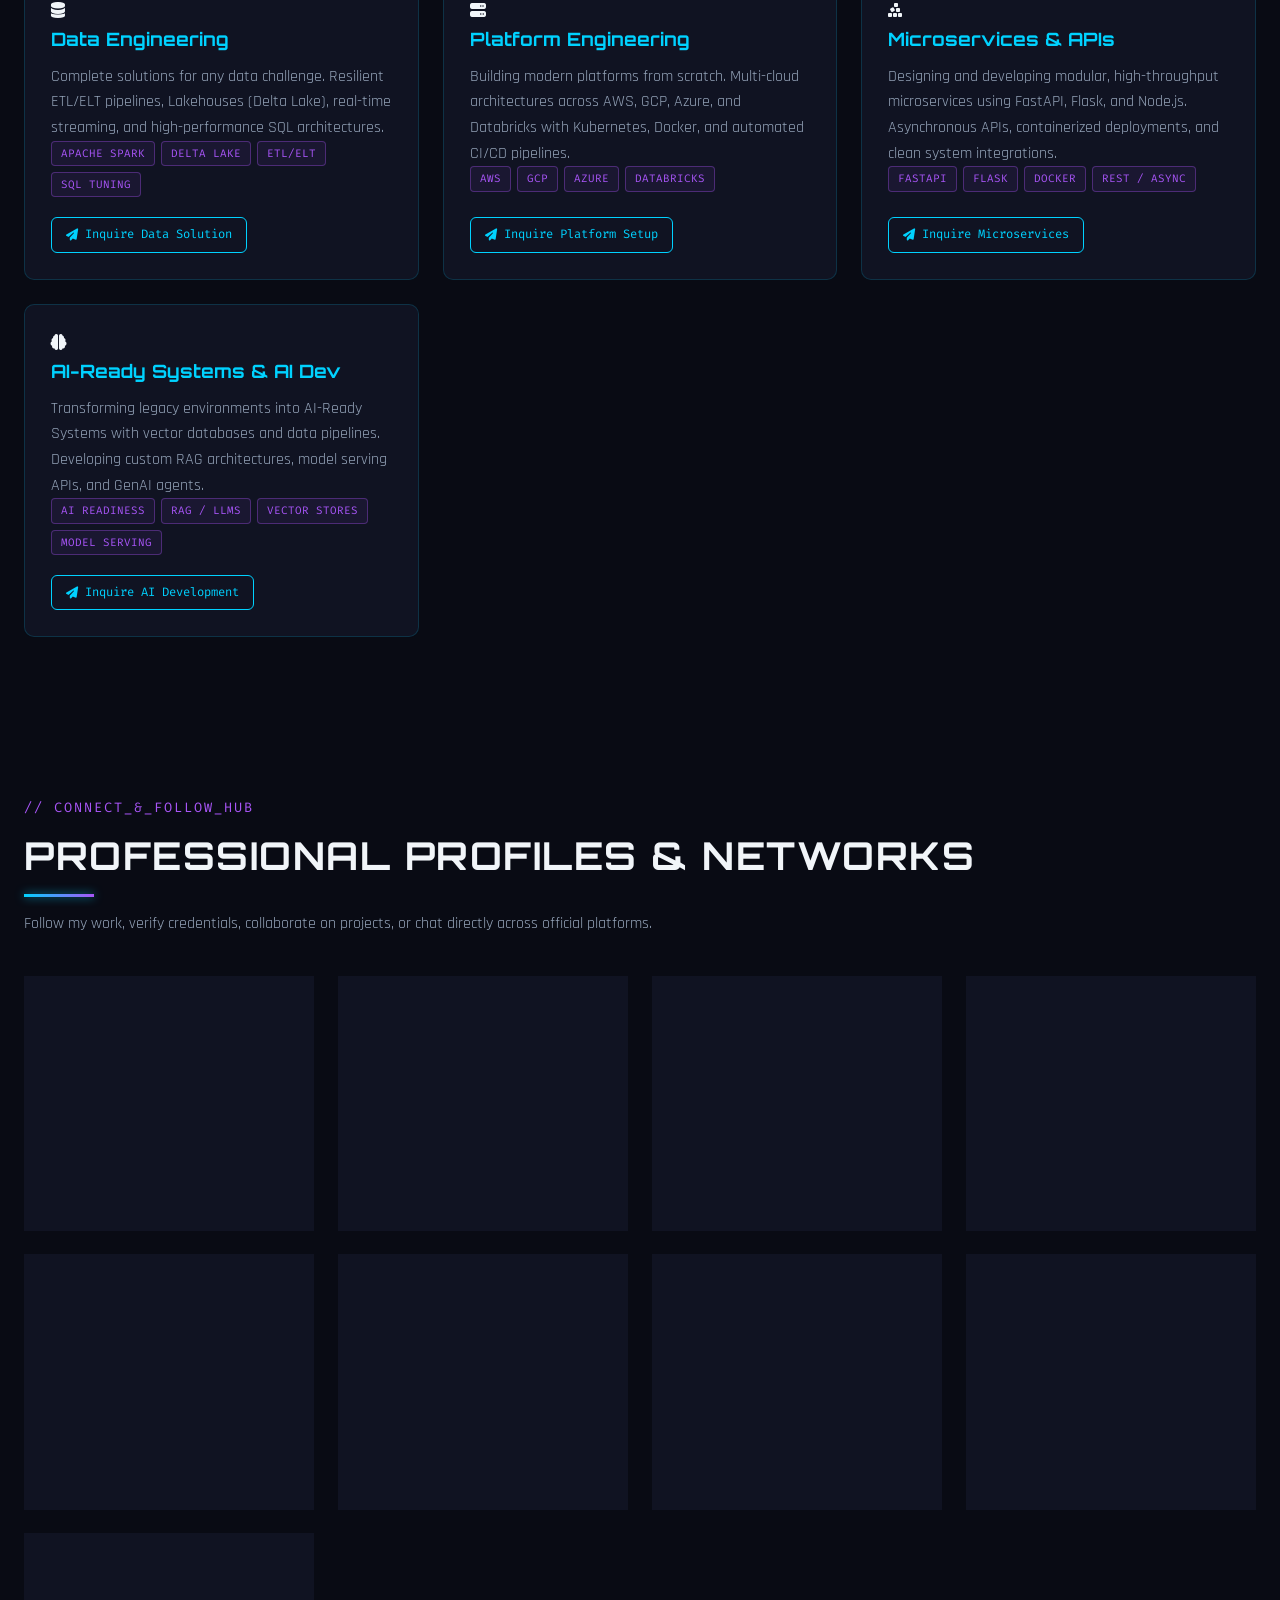
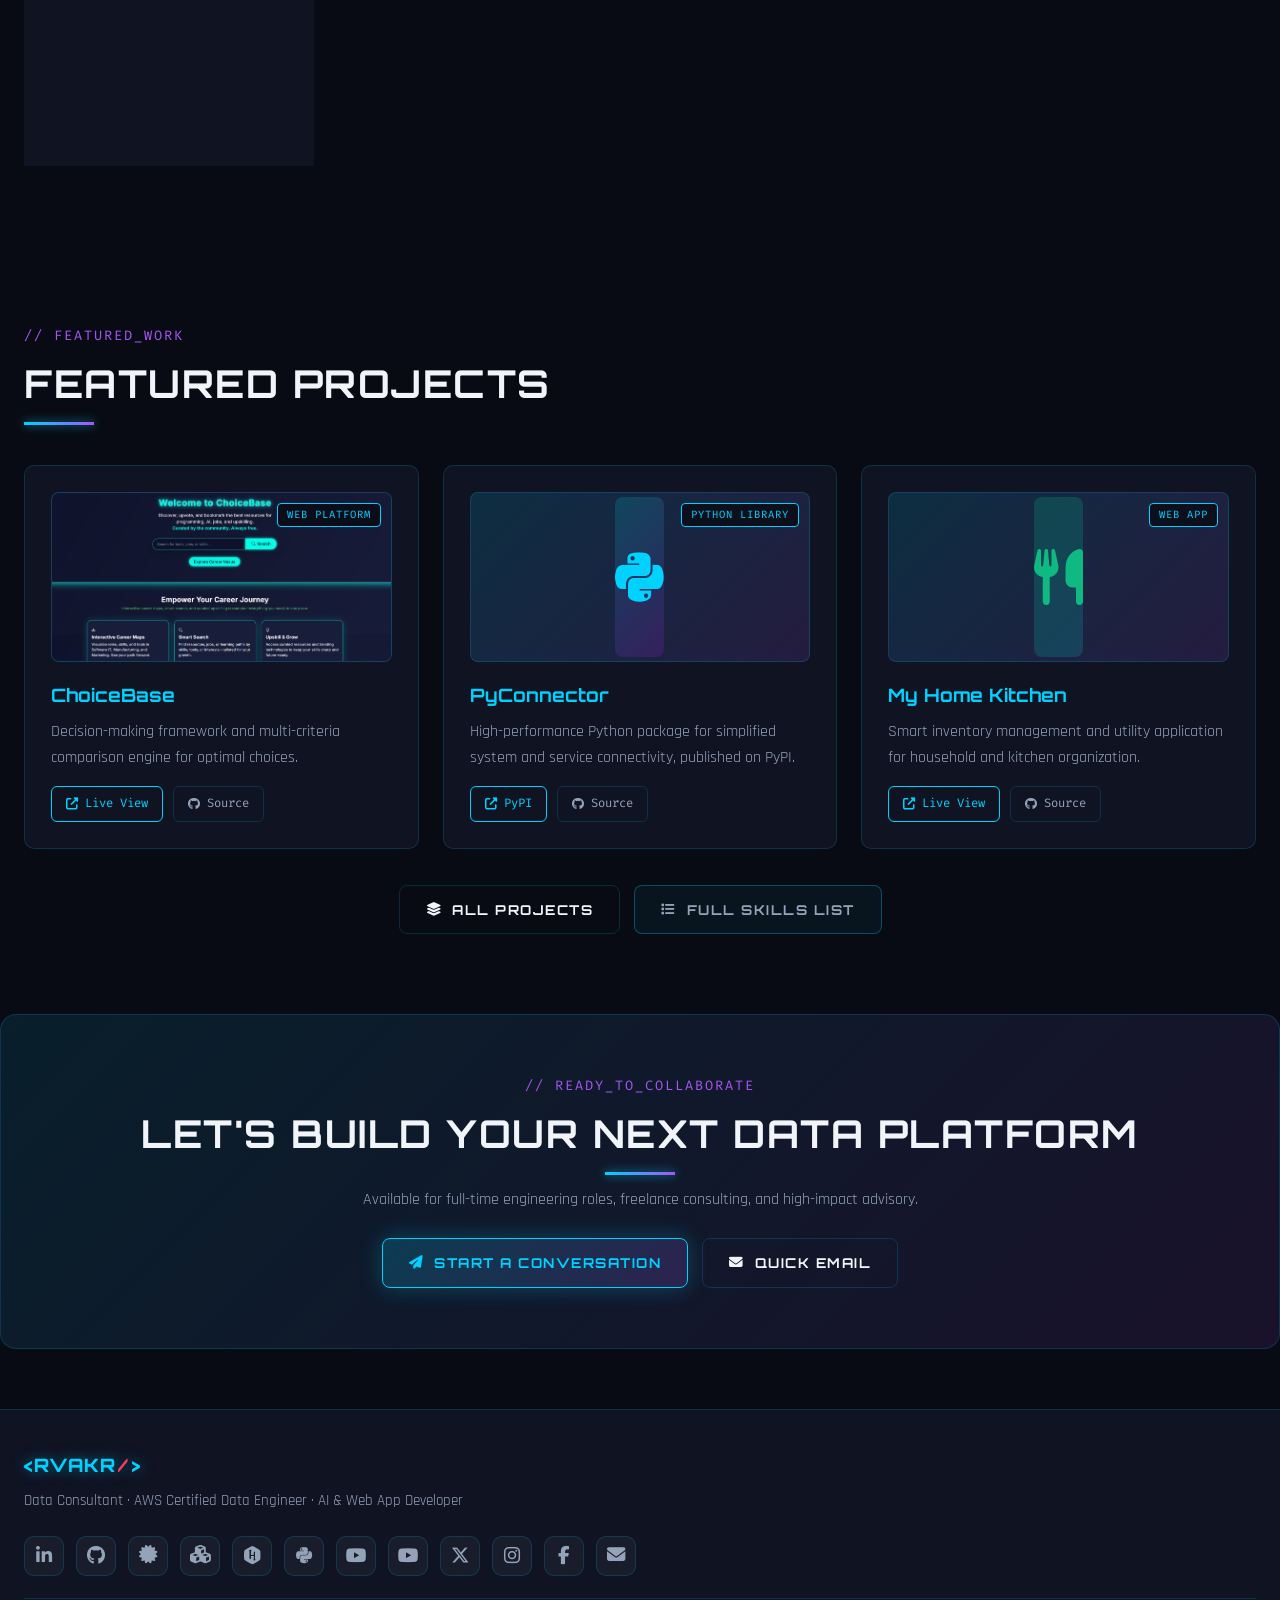
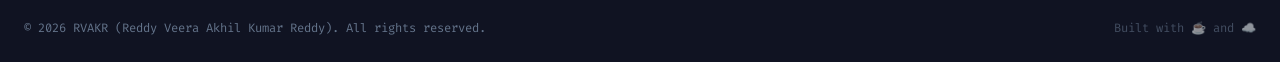
==== commit d766d7a7: "Upgrade visitor telemetry engine to zero-dependency model and bump asset version to v2.1.1" ====
--- a/index.html
+++ b/index.html
@@ -14,7 +14,7 @@
     <meta http-equiv="Cache-Control" content="no-cache, no-store, must-revalidate">
     <meta http-equiv="Pragma" content="no-cache">
     <meta http-equiv="Expires" content="0">
-    <link rel="stylesheet" href="css/style.css?v=2.1.0">
+    <link rel="stylesheet" href="css/style.css?v=2.1.1">
 </head>
 <body>
     <!-- Data + AI themed background canvas -->
@@ -447,6 +447,6 @@
 
     <button class="back-to-top" id="backToTop" aria-label="Back to top"><i class="fas fa-chevron-up"></i></button>
 
-    <script type="module" src="js/main.js?v=2.1.0"></script>
+    <script type="module" src="js/main.js?v=2.1.1"></script>
 </body>
 </html>
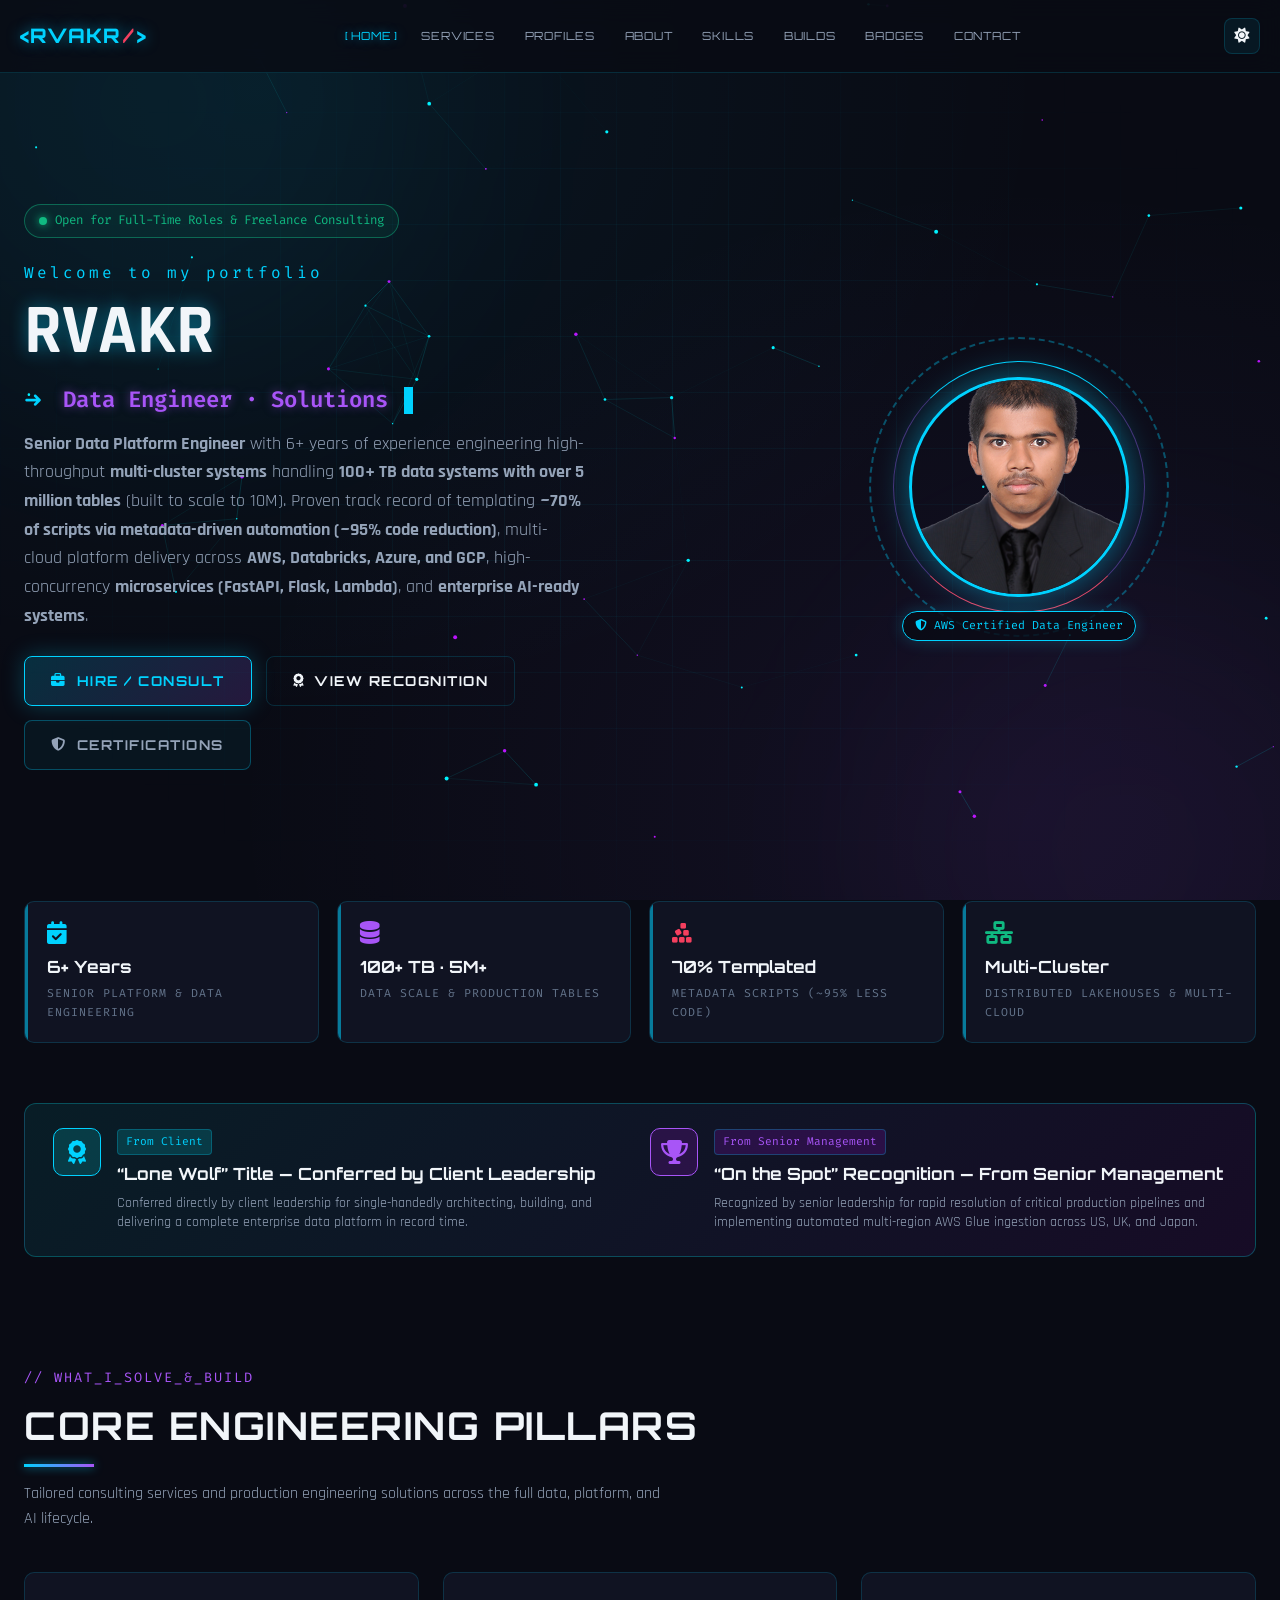
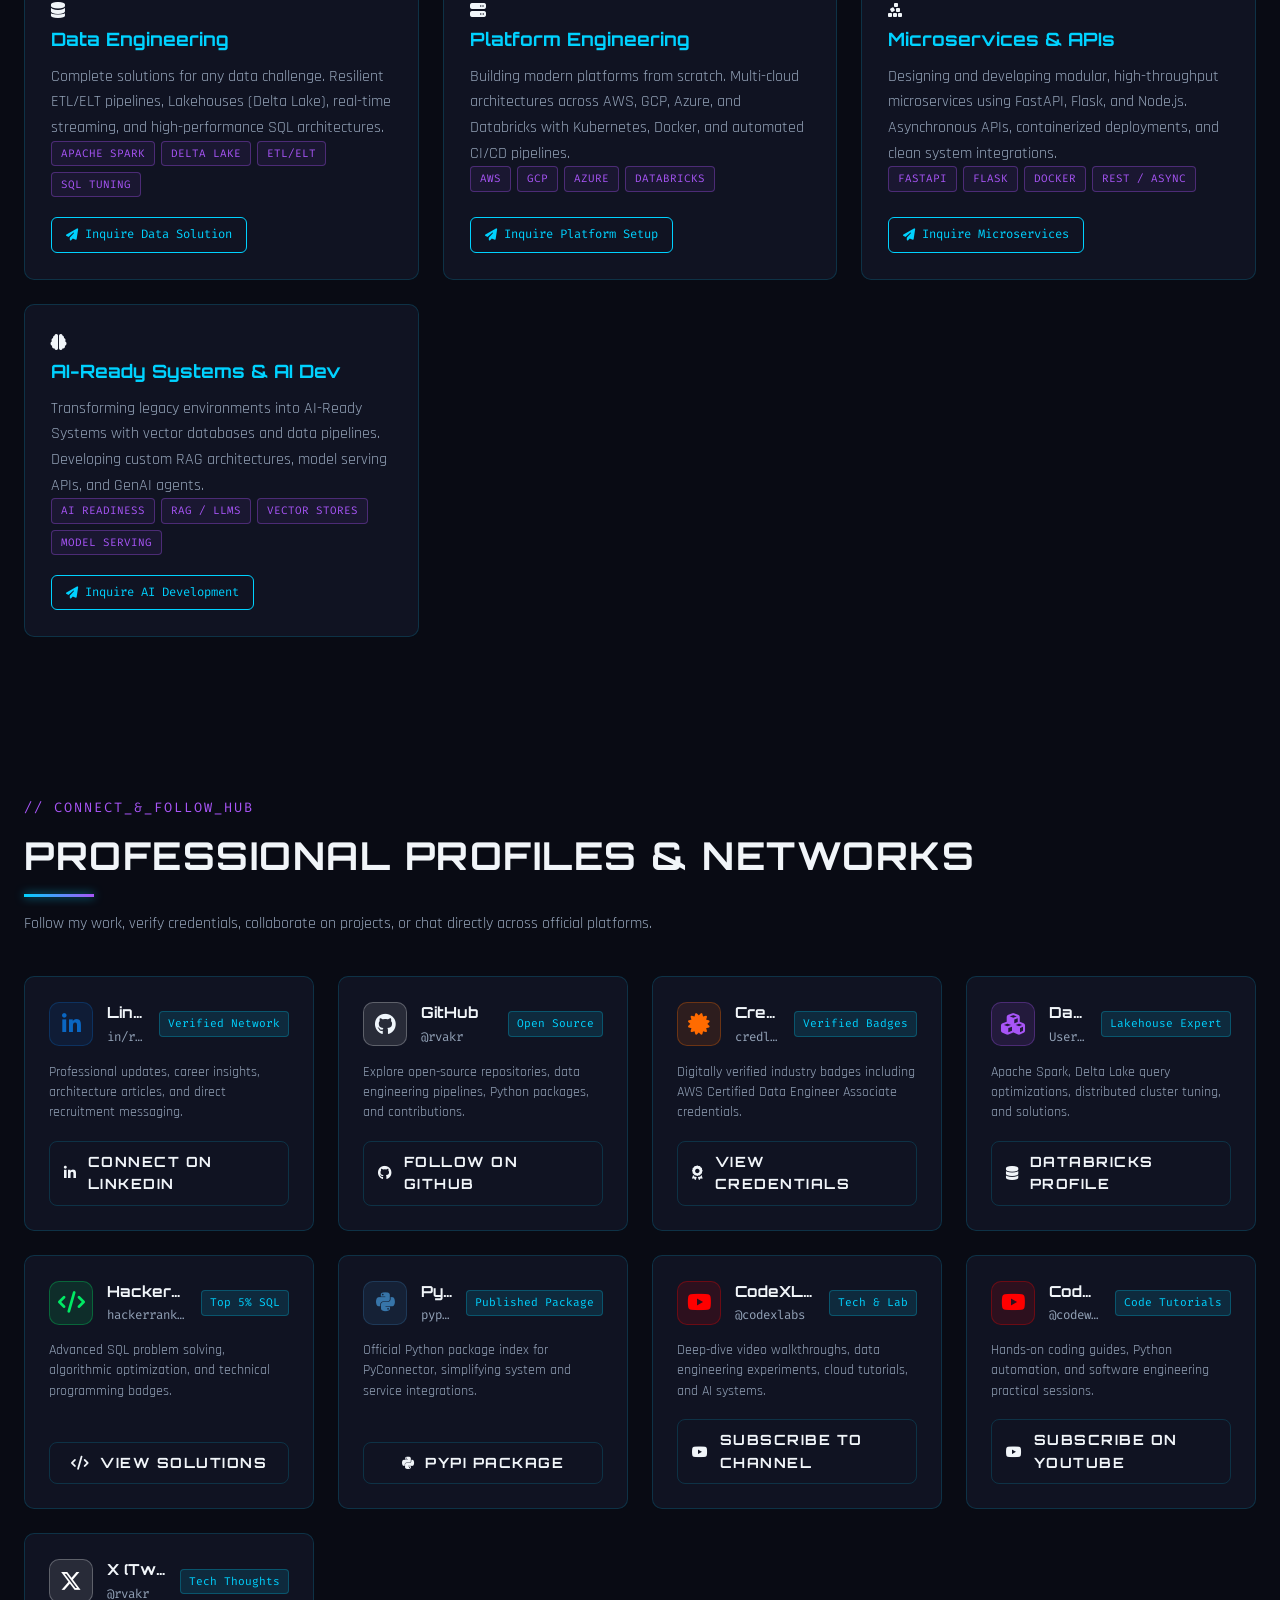
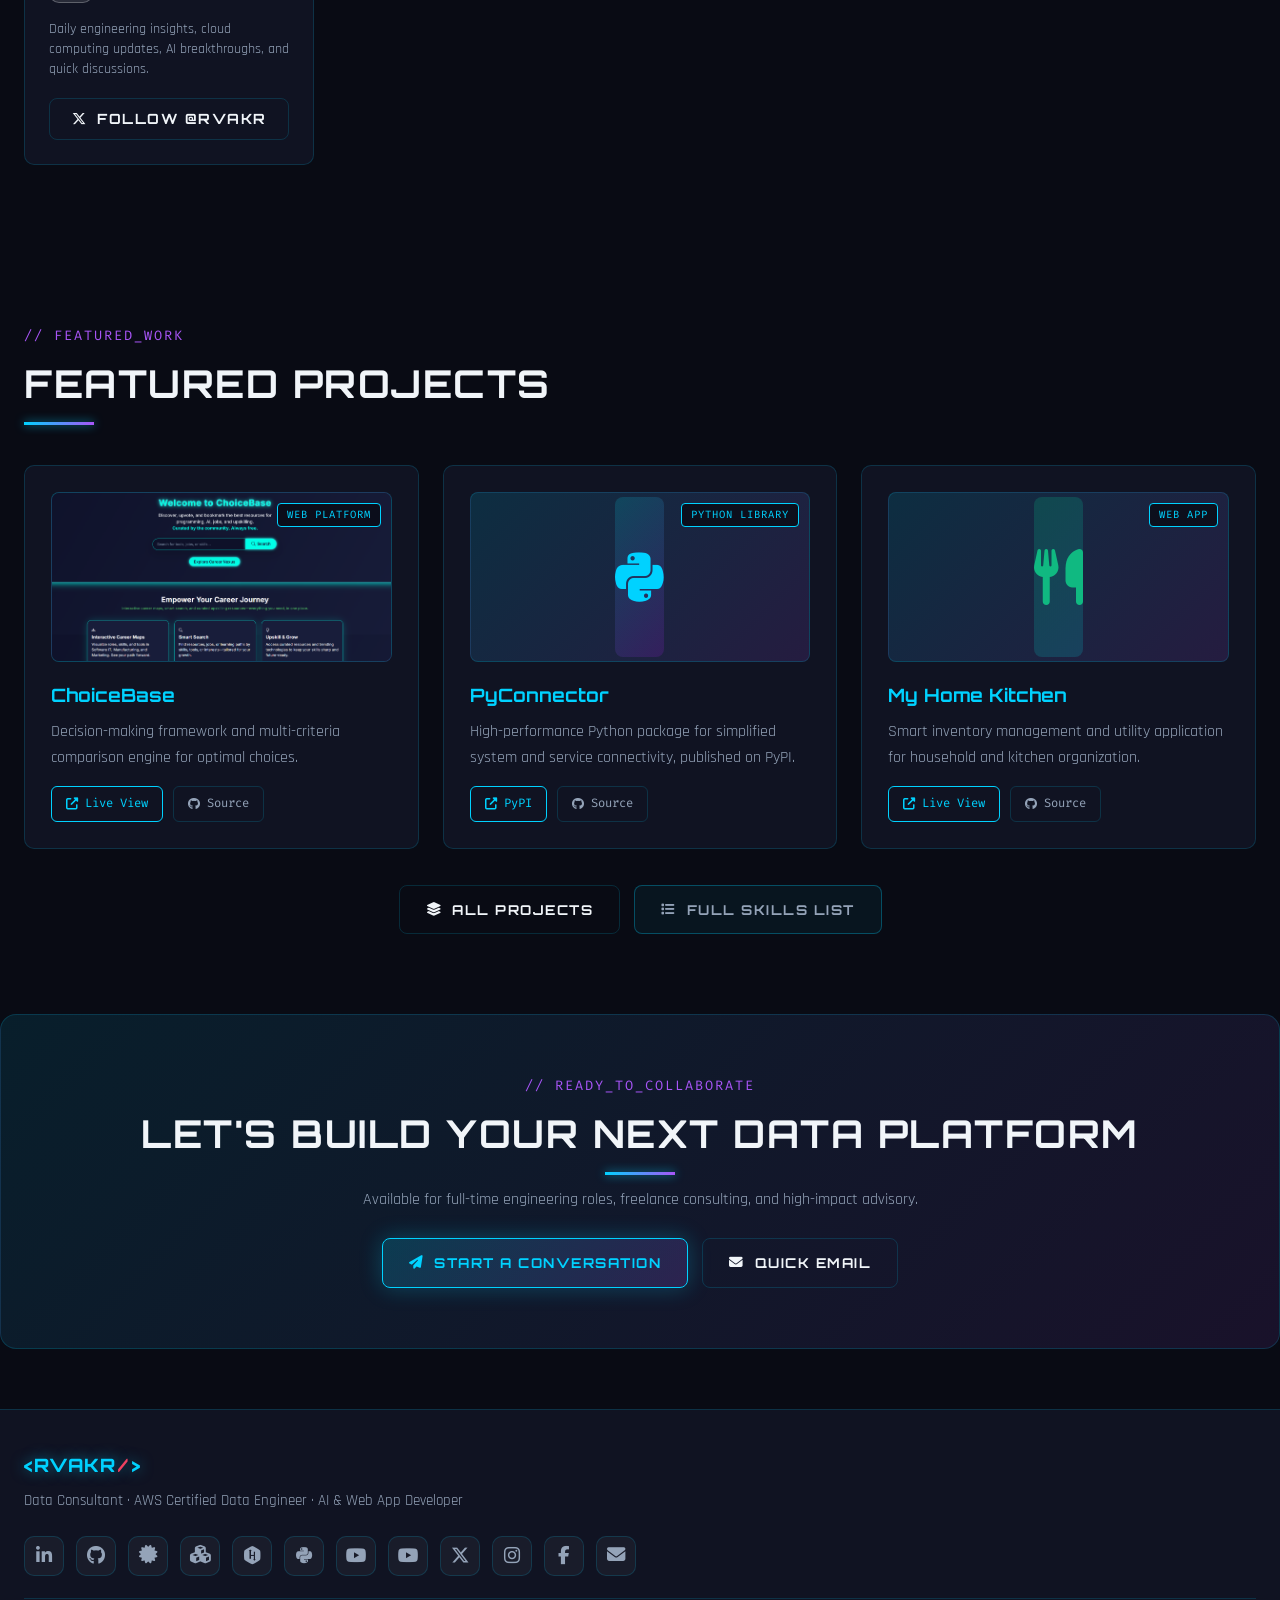
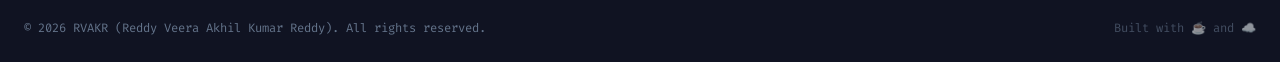
==== commit 16c4c141: "Integrate Google Analytics 4 (GA4) and remove static visitor counters" ====
--- a/index.html
+++ b/index.html
@@ -11,9 +11,14 @@
     <link rel="preconnect" href="https://fonts.gstatic.com" crossorigin>
     <link href="https://fonts.googleapis.com/css2?family=Fira+Code:wght@400;500;700&family=Orbitron:wght@400;500;700;900&family=Rajdhani:wght@300;400;500;600;700&display=swap" rel="stylesheet">
     <link rel="stylesheet" href="https://cdnjs.cloudflare.com/ajax/libs/font-awesome/6.5.1/css/all.min.css">
-    <meta http-equiv="Cache-Control" content="no-cache, no-store, must-revalidate">
-    <meta http-equiv="Pragma" content="no-cache">
-    <meta http-equiv="Expires" content="0">
+    <!-- Google Analytics (GA4) -->
+    <script async src="https://www.googletagmanager.com/gtag/js?id=G-RVAKRDATA0"></script>
+    <script>
+        window.dataLayer = window.dataLayer || [];
+        function gtag(){dataLayer.push(arguments);}
+        gtag('js', new Date());
+        gtag('config', 'G-RVAKRDATA0');
+    </script>
     <link rel="stylesheet" href="css/style.css?v=2.1.1">
 </head>
 <body>
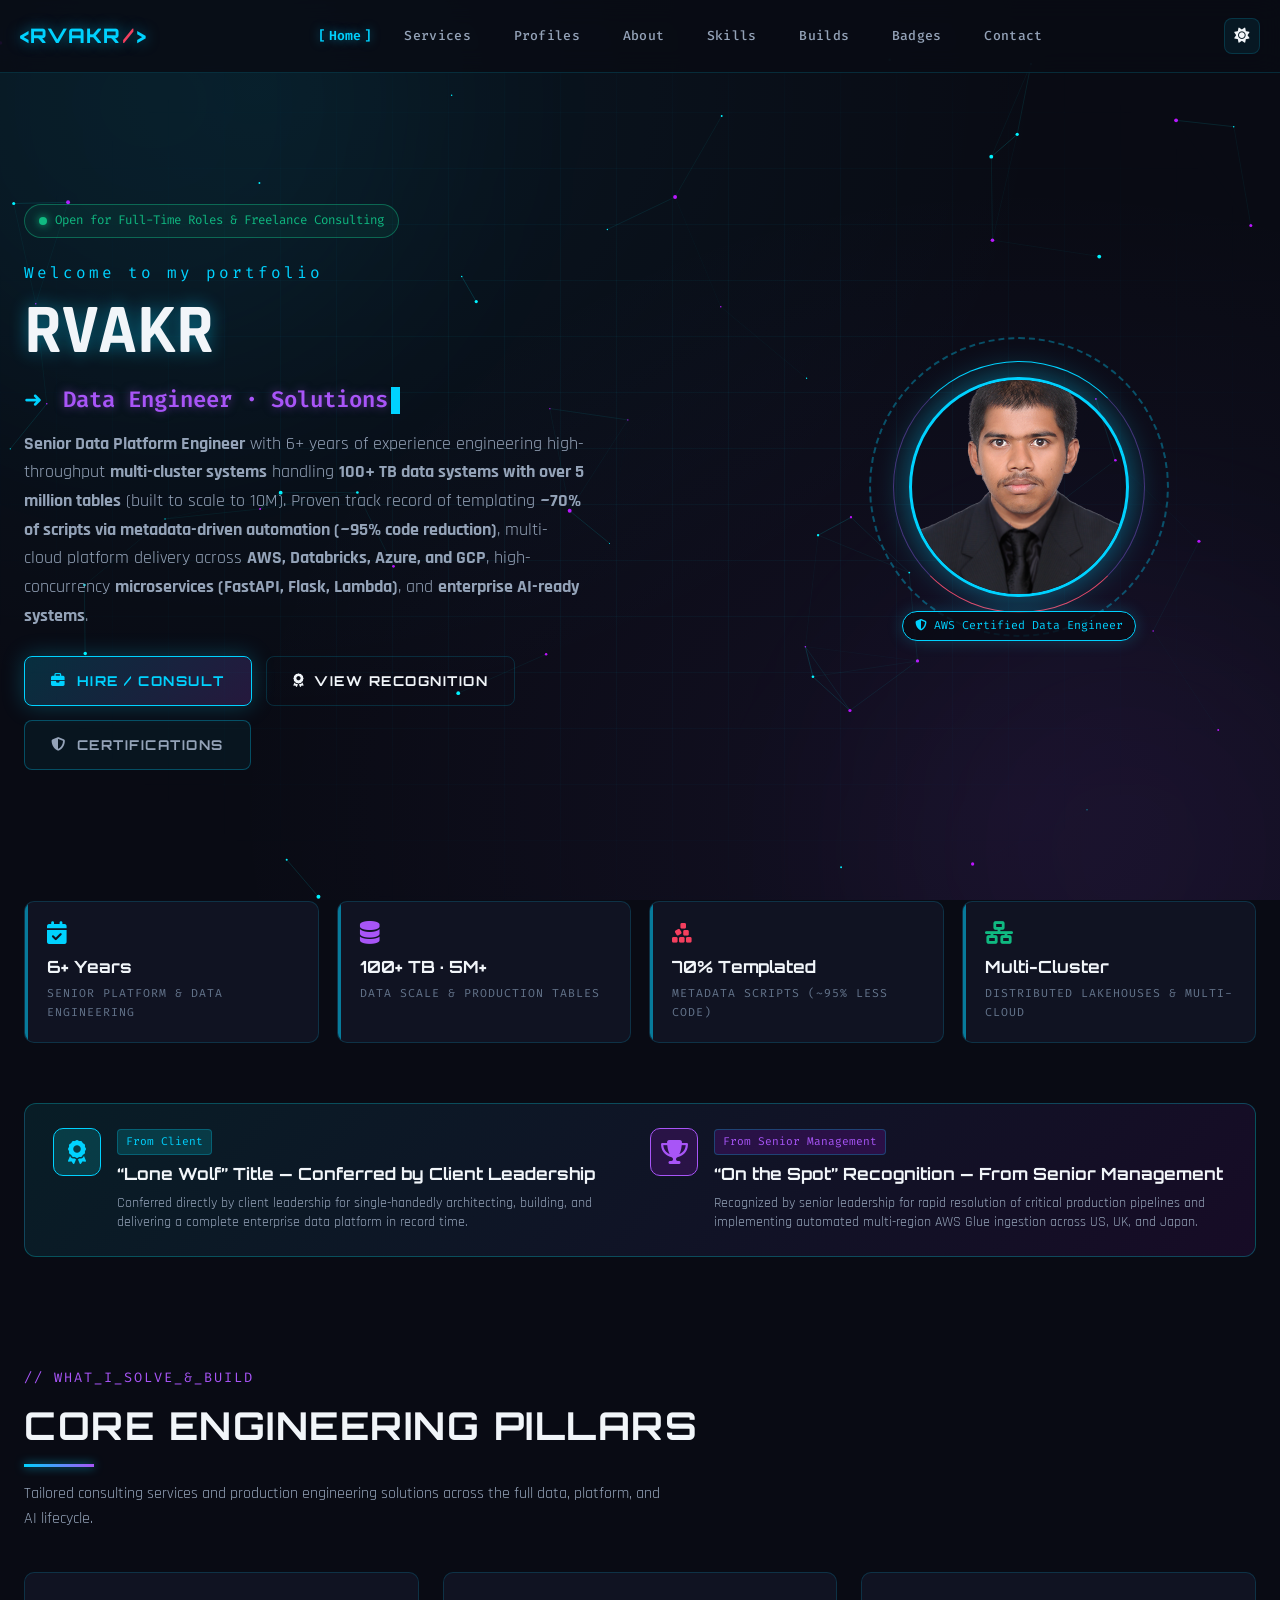
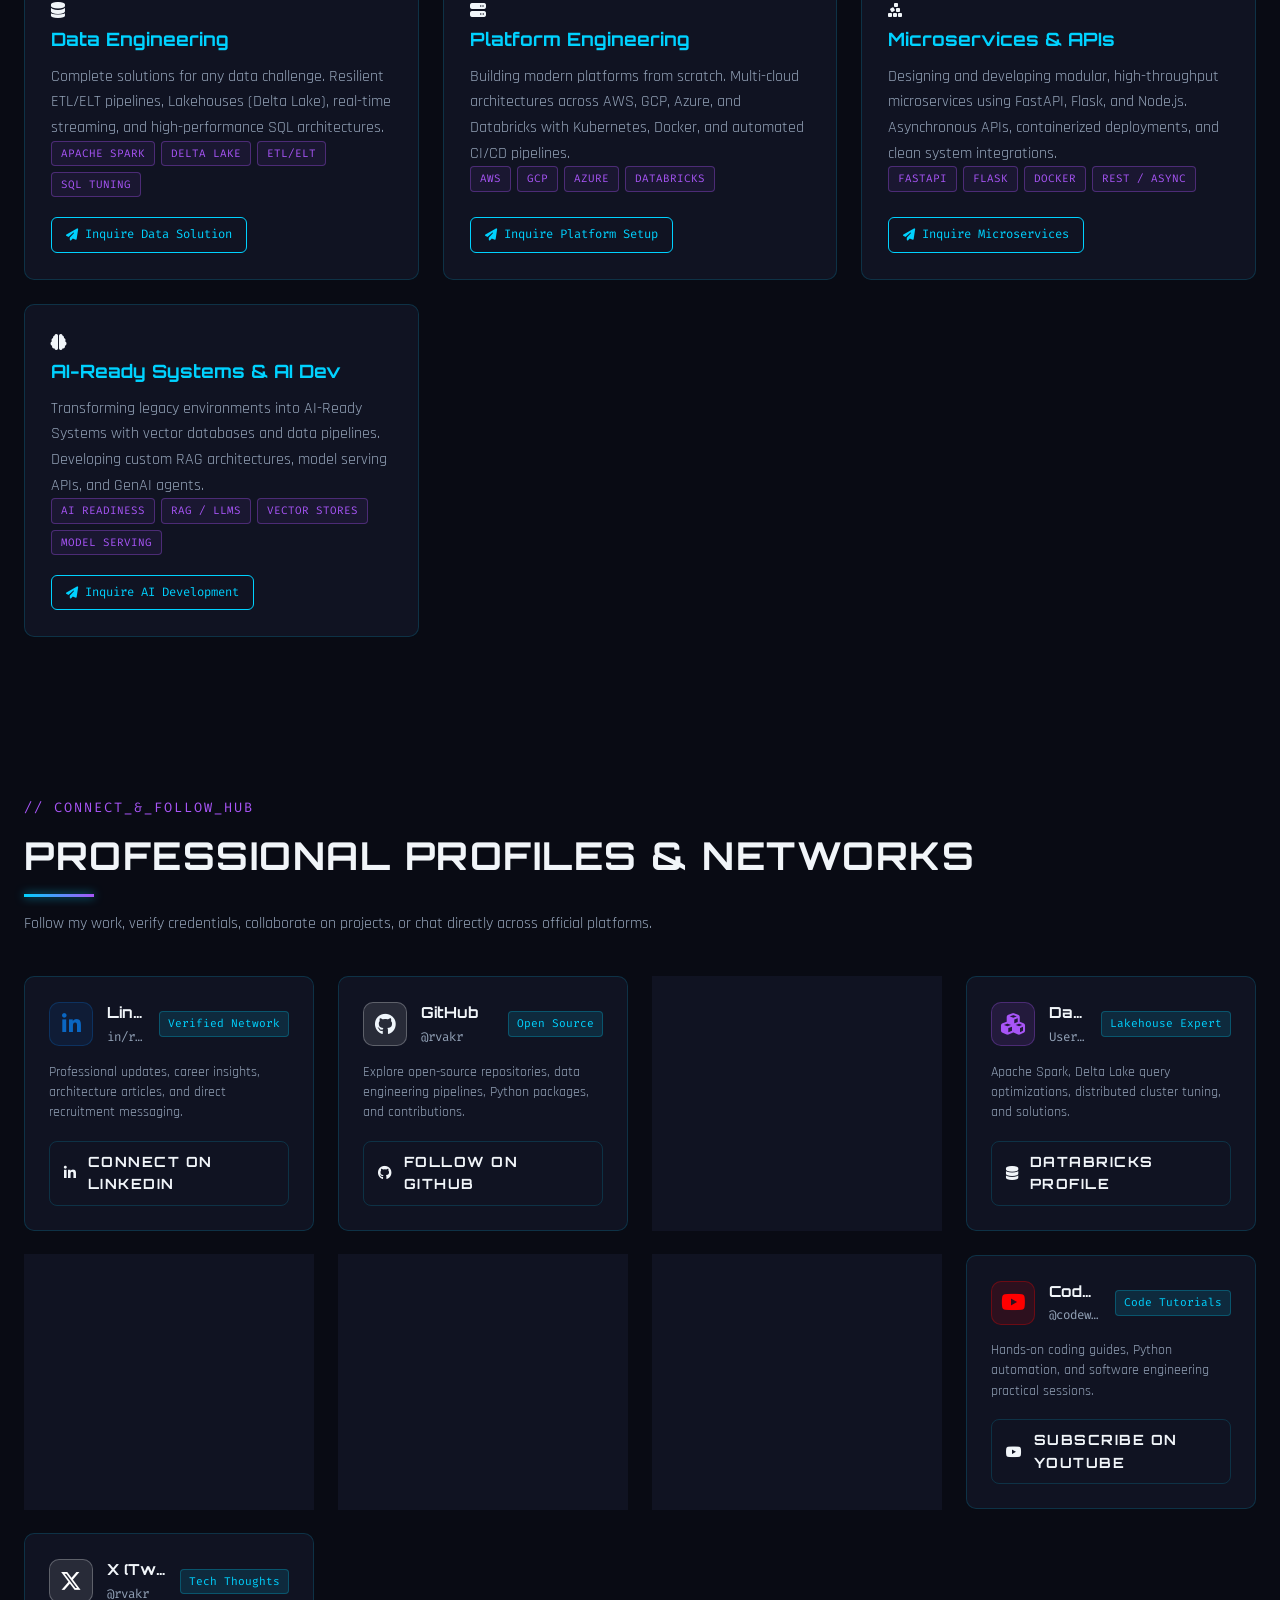
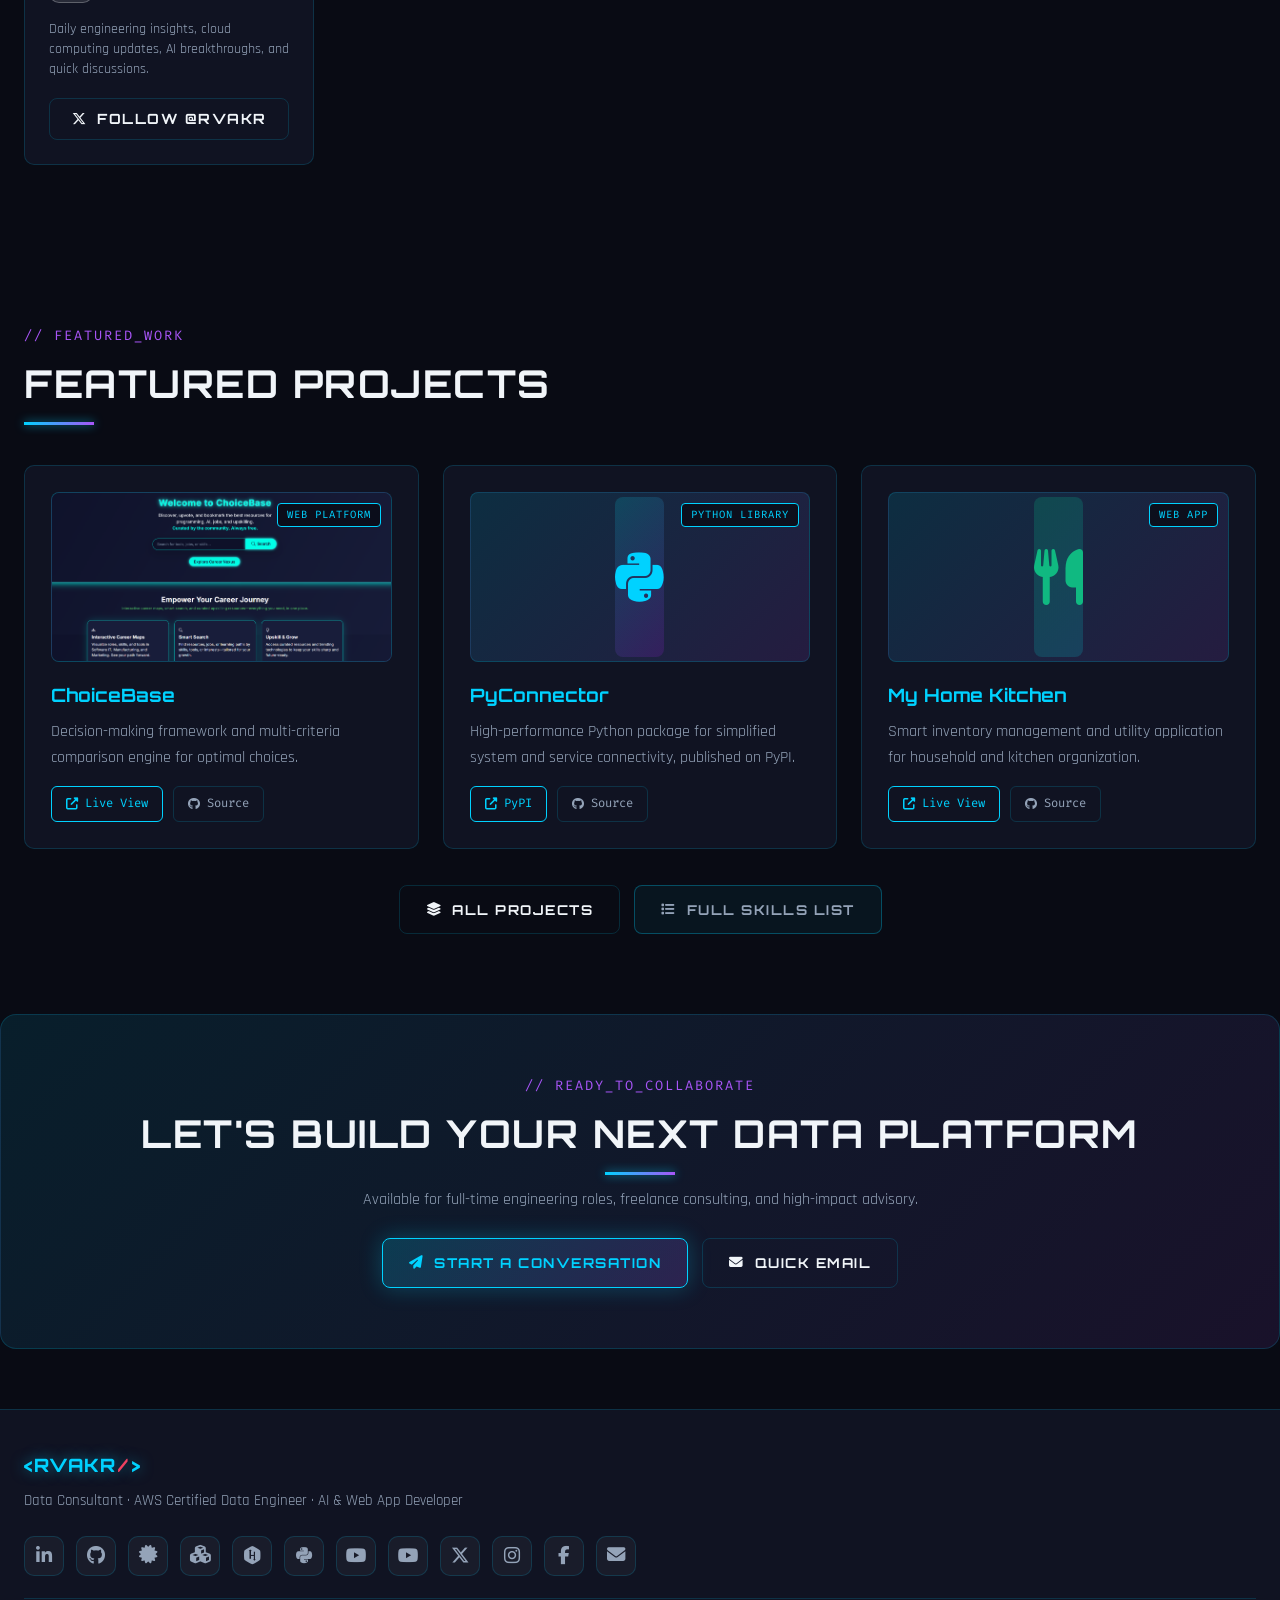
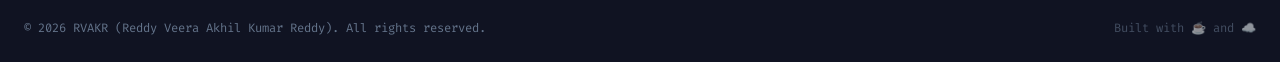
==== commit 6a179c3c: "Update styles and scripts to version 2.1.2, enhancing navigation link styles and ensuring consistenc" ====
--- a/index.html
+++ b/index.html
@@ -19,7 +19,7 @@
         gtag('js', new Date());
         gtag('config', 'G-RVAKRDATA0');
     </script>
-    <link rel="stylesheet" href="css/style.css?v=2.1.1">
+    <link rel="stylesheet" href="css/style.css?v=2.1.2">
 </head>
 <body>
     <!-- Data + AI themed background canvas -->
@@ -452,6 +452,6 @@
 
     <button class="back-to-top" id="backToTop" aria-label="Back to top"><i class="fas fa-chevron-up"></i></button>
 
-    <script type="module" src="js/main.js?v=2.1.1"></script>
+    <script type="module" src="js/main.js?v=2.1.2"></script>
 </body>
 </html>
--- a/css/style.css
+++ b/css/style.css
@@ -148,14 +148,14 @@
   align-items: center; margin: 0; padding: 0; flex-wrap: nowrap;
 }
 .nav-link {
-  font-family: var(--font-heading); font-size: clamp(0.7rem, 0.78vw, 0.8rem);
-  letter-spacing: 0.8px; text-transform: uppercase; color: var(--text-dim);
-  text-decoration: none; position: relative; padding: 4px 2px;
+  font-family: var(--font-mono); font-size: clamp(0.82rem, 0.9vw, 0.92rem);
+  font-weight: 500; letter-spacing: 0.3px; text-transform: none; color: var(--text-dim);
+  text-decoration: none; position: relative; padding: 5px 4px;
   transition: all .25s ease; white-space: nowrap;
 }
 .nav-link::before { content: '['; margin-right: 2px; opacity: 0; color: var(--primary); transition: opacity .25s; }
 .nav-link::after { content: ']'; margin-left: 2px; opacity: 0; color: var(--primary); transition: opacity .25s; }
-.nav-link:hover, .nav-link.active { color: var(--primary); text-shadow: 0 0 10px rgba(var(--primary-rgb), .5); }
+.nav-link:hover, .nav-link.active { color: var(--primary); text-shadow: 0 0 10px rgba(var(--primary-rgb), .5); font-weight: 600; }
 .nav-link:hover::before, .nav-link:hover::after, .nav-link.active::before, .nav-link.active::after { opacity: 1; }
 
 .header-controls { display: flex; gap: 8px; align-items: center; flex-shrink: 0; }
